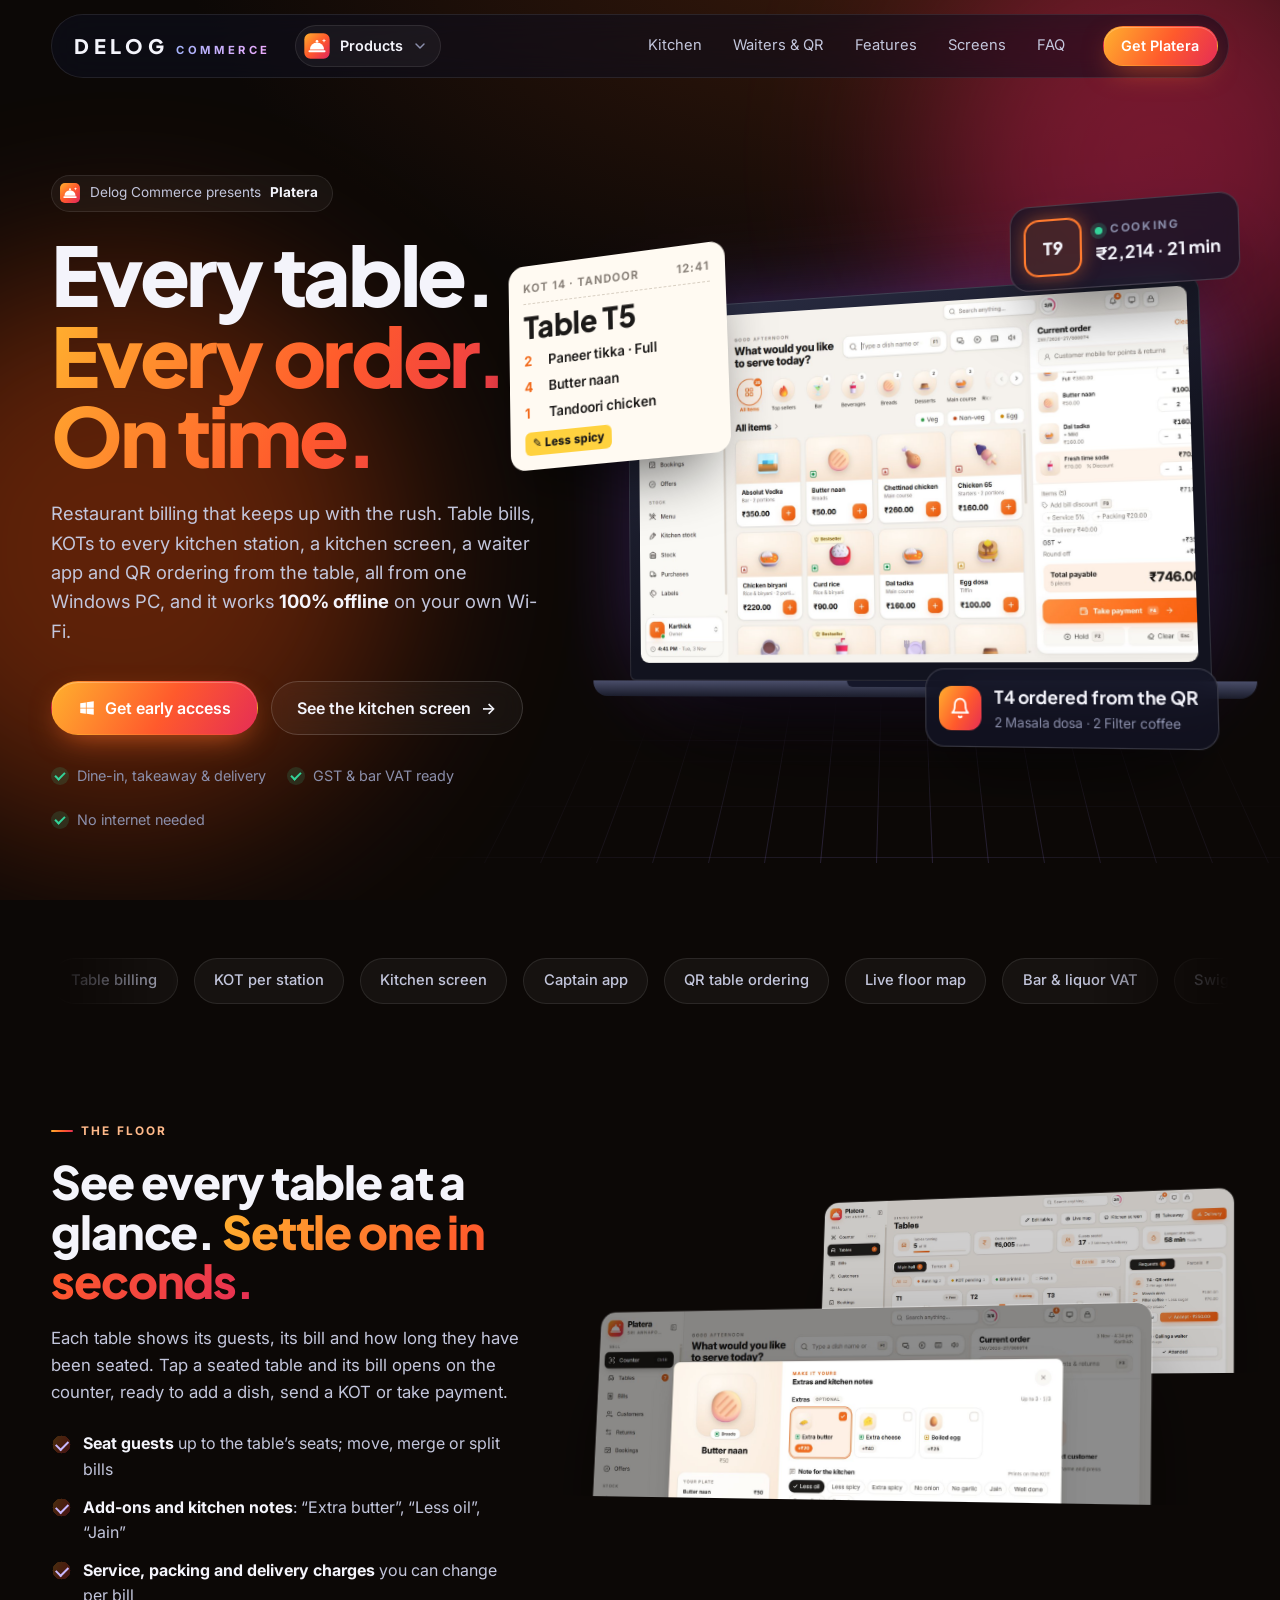
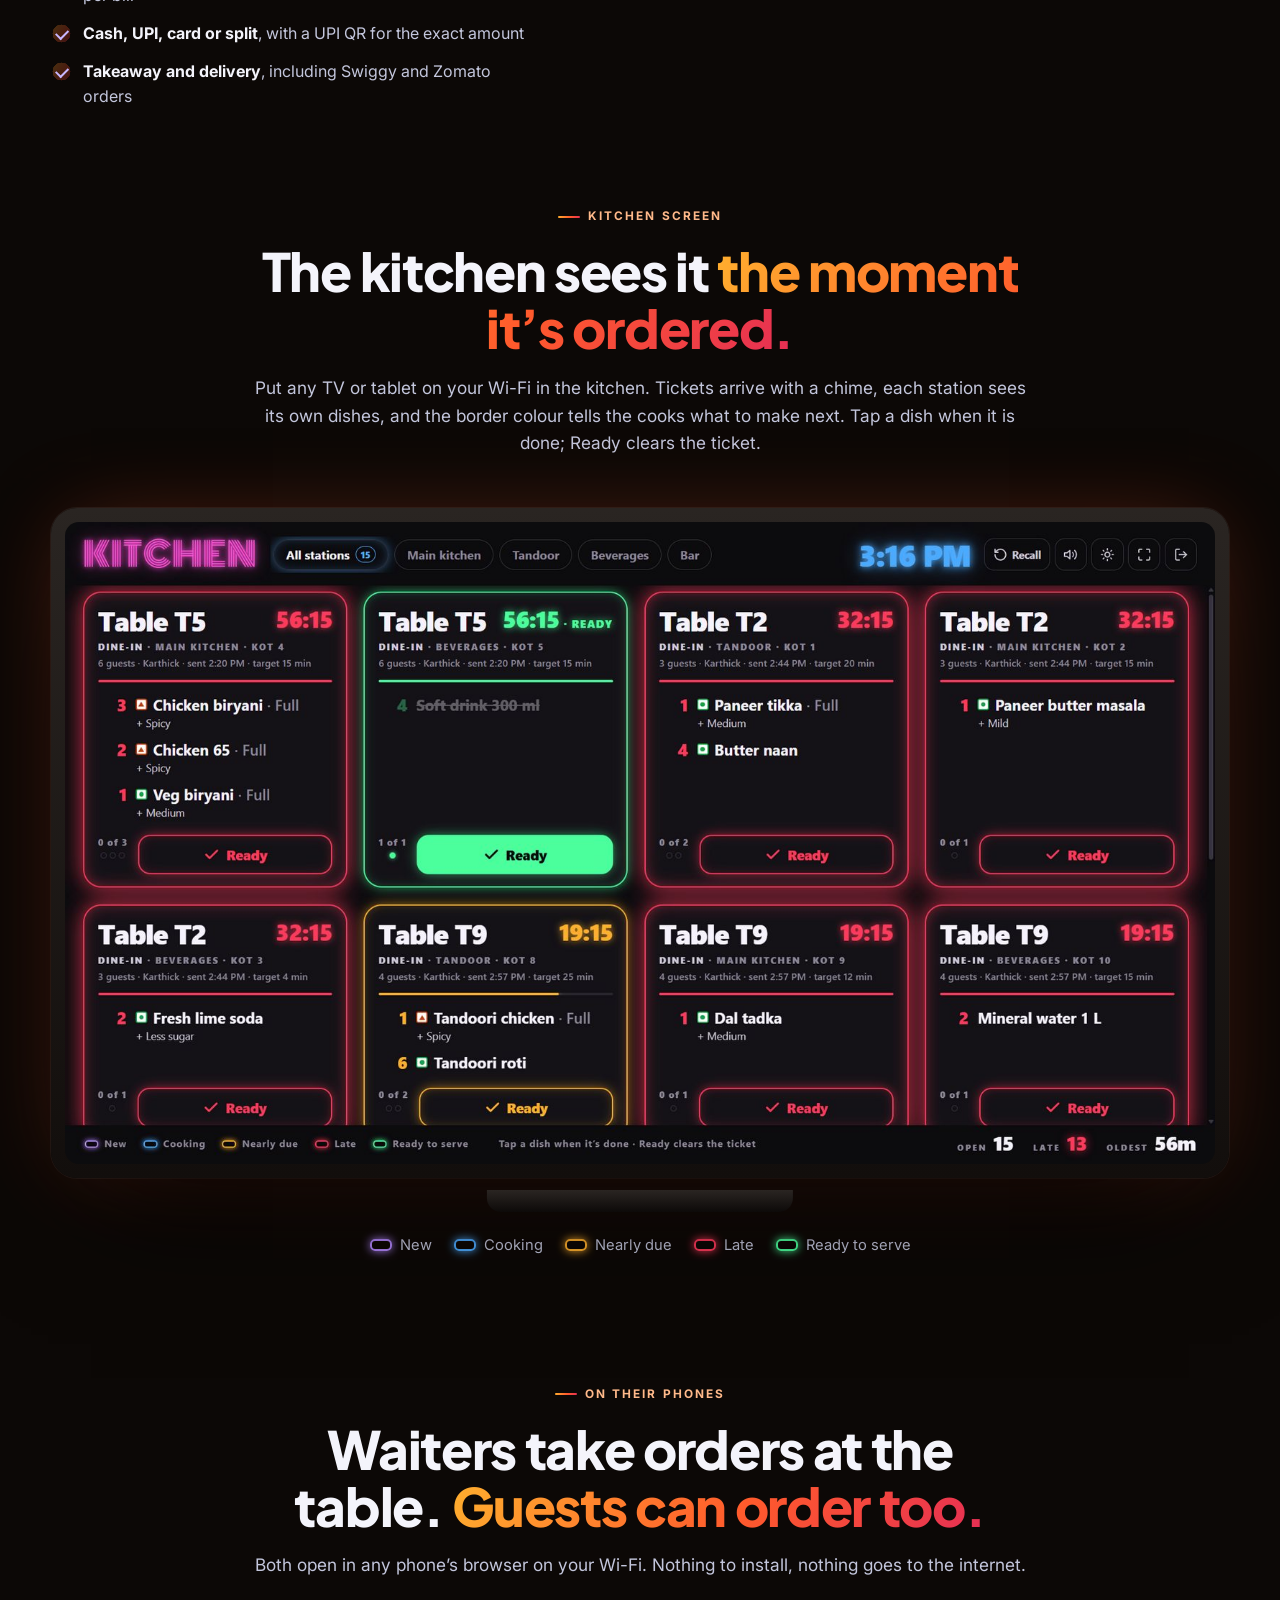
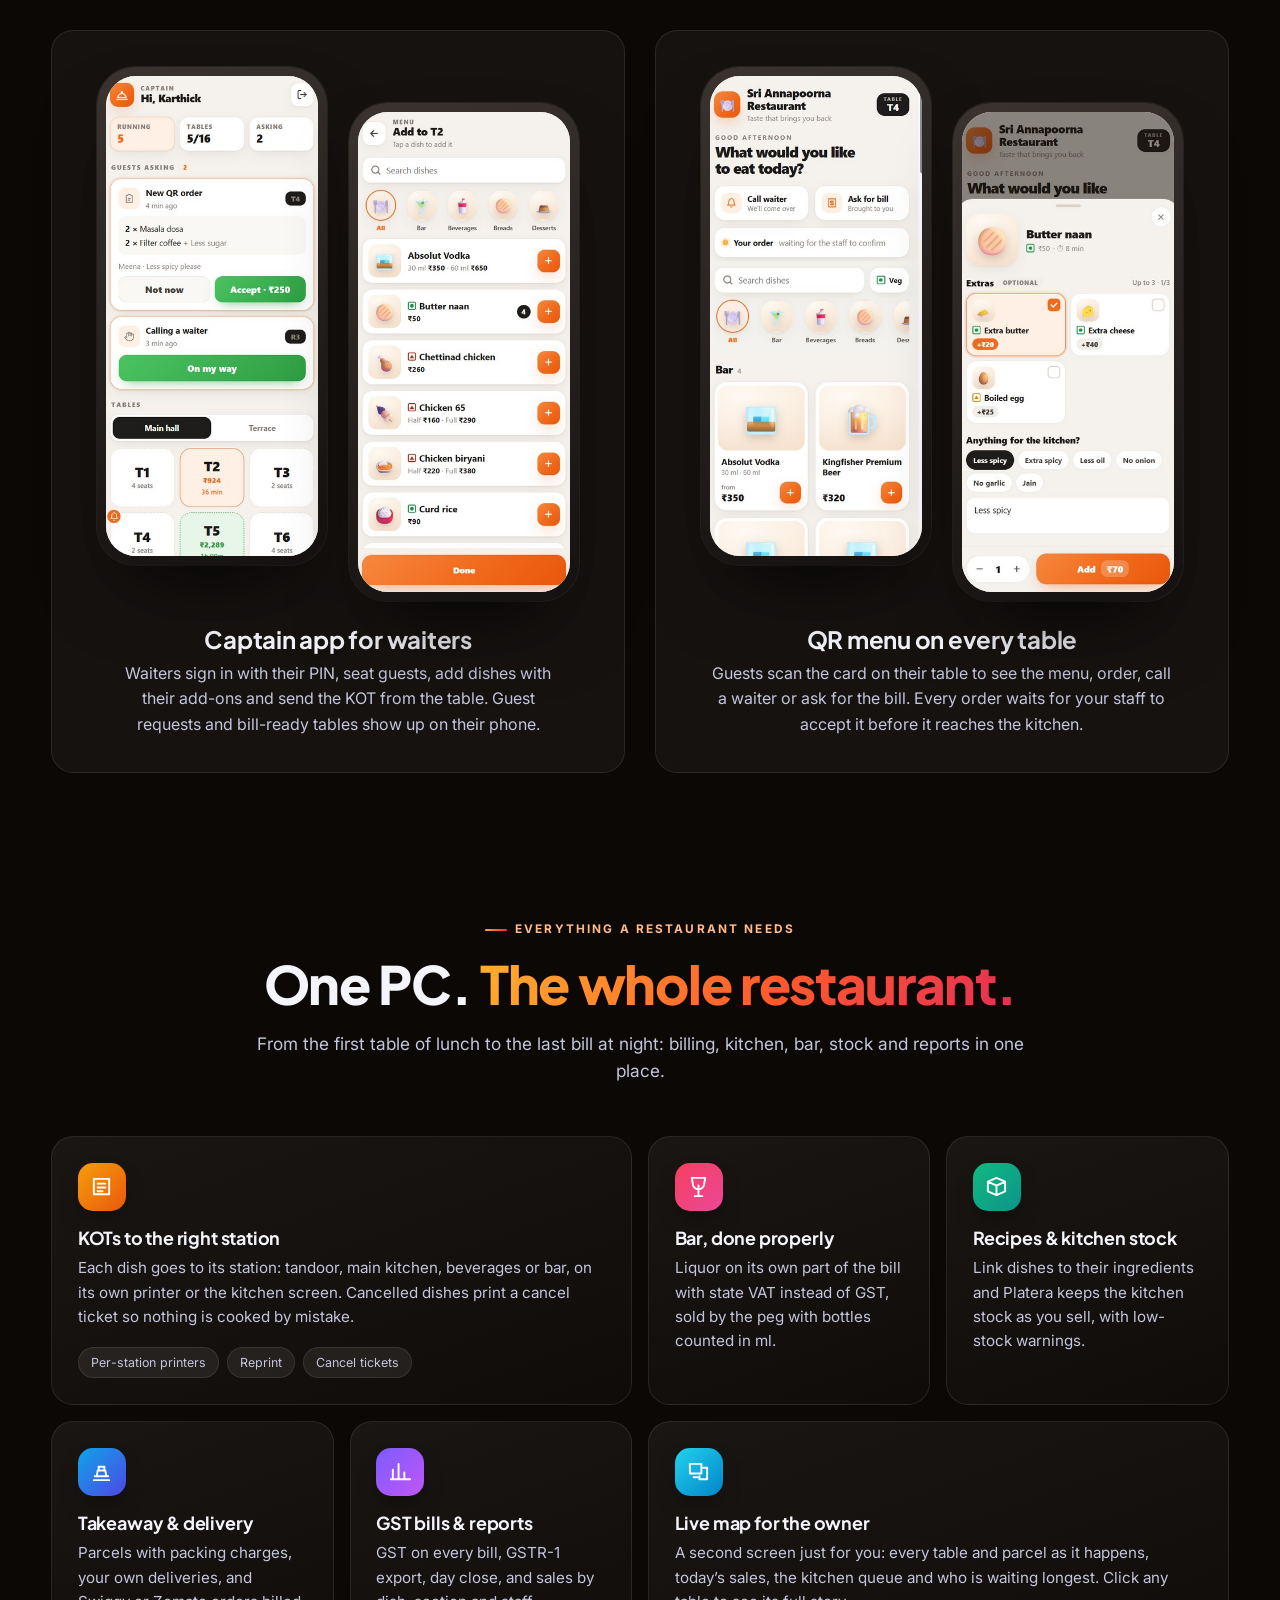
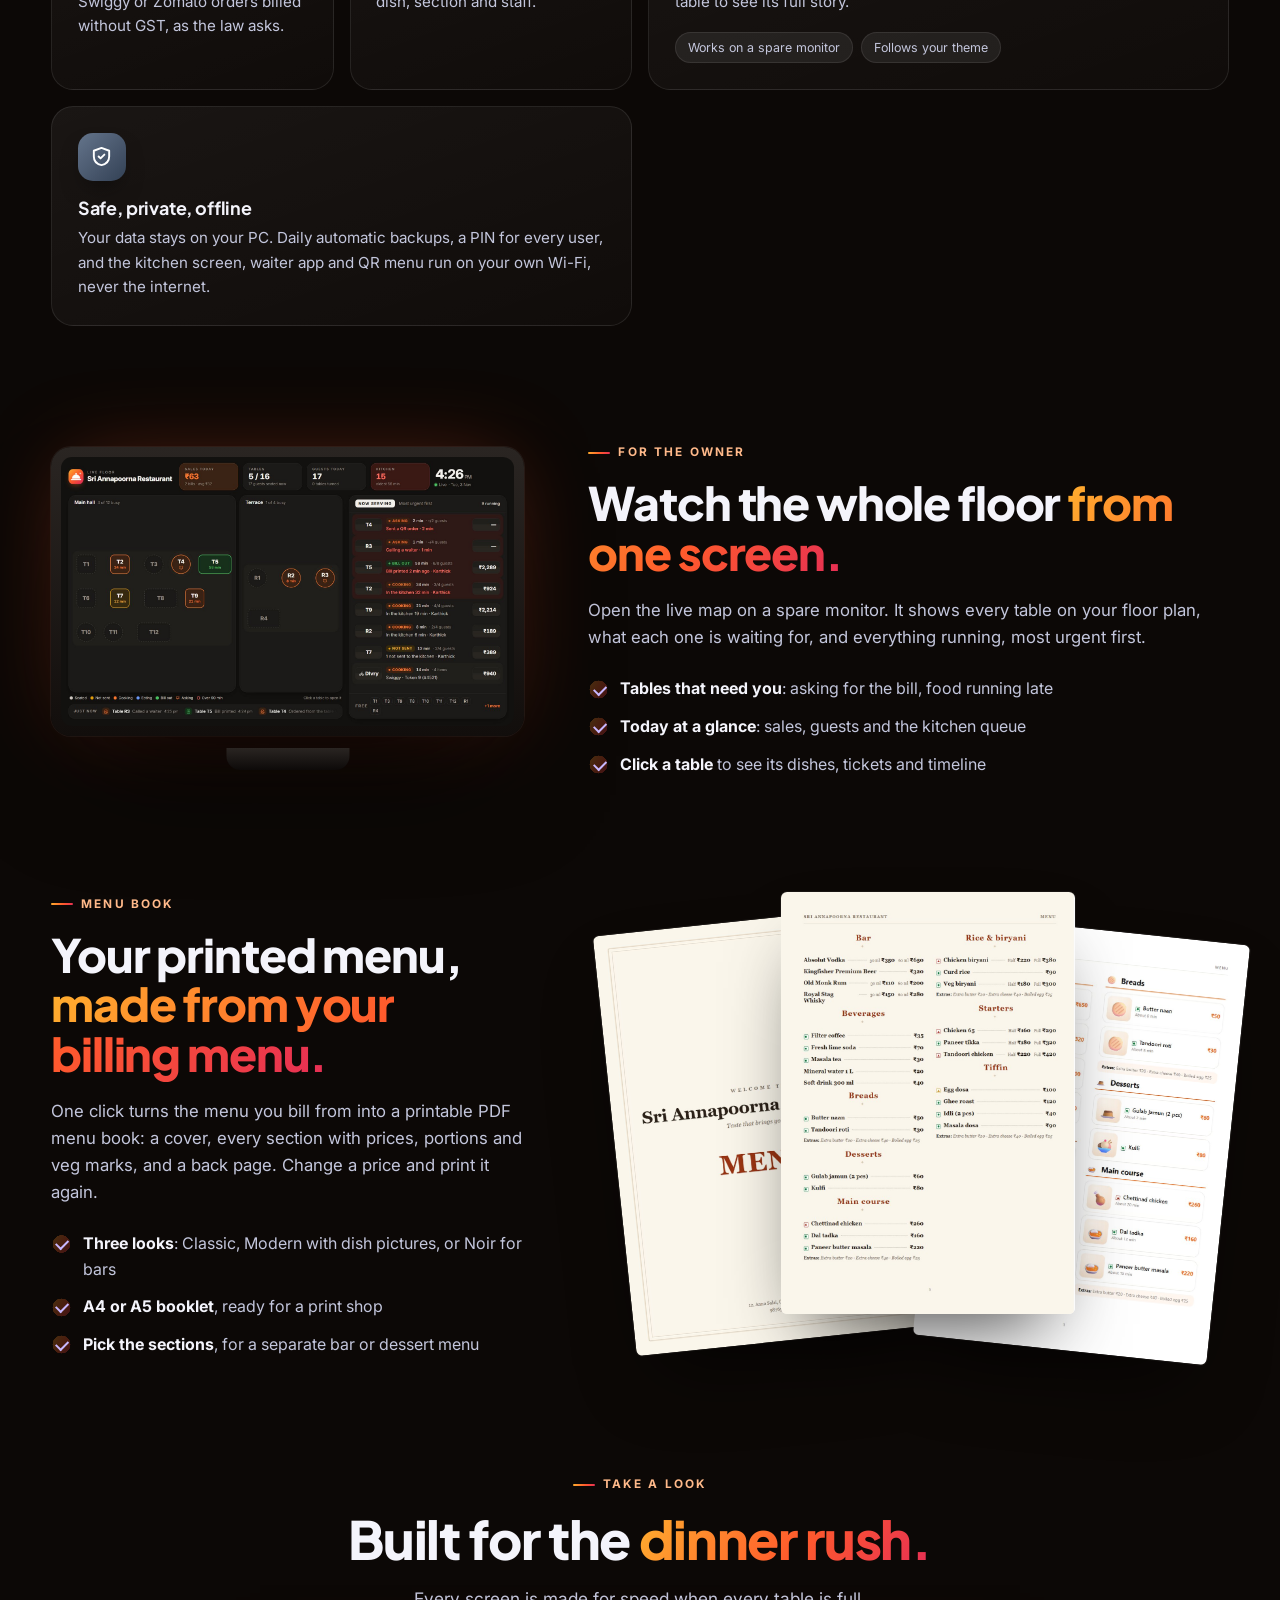
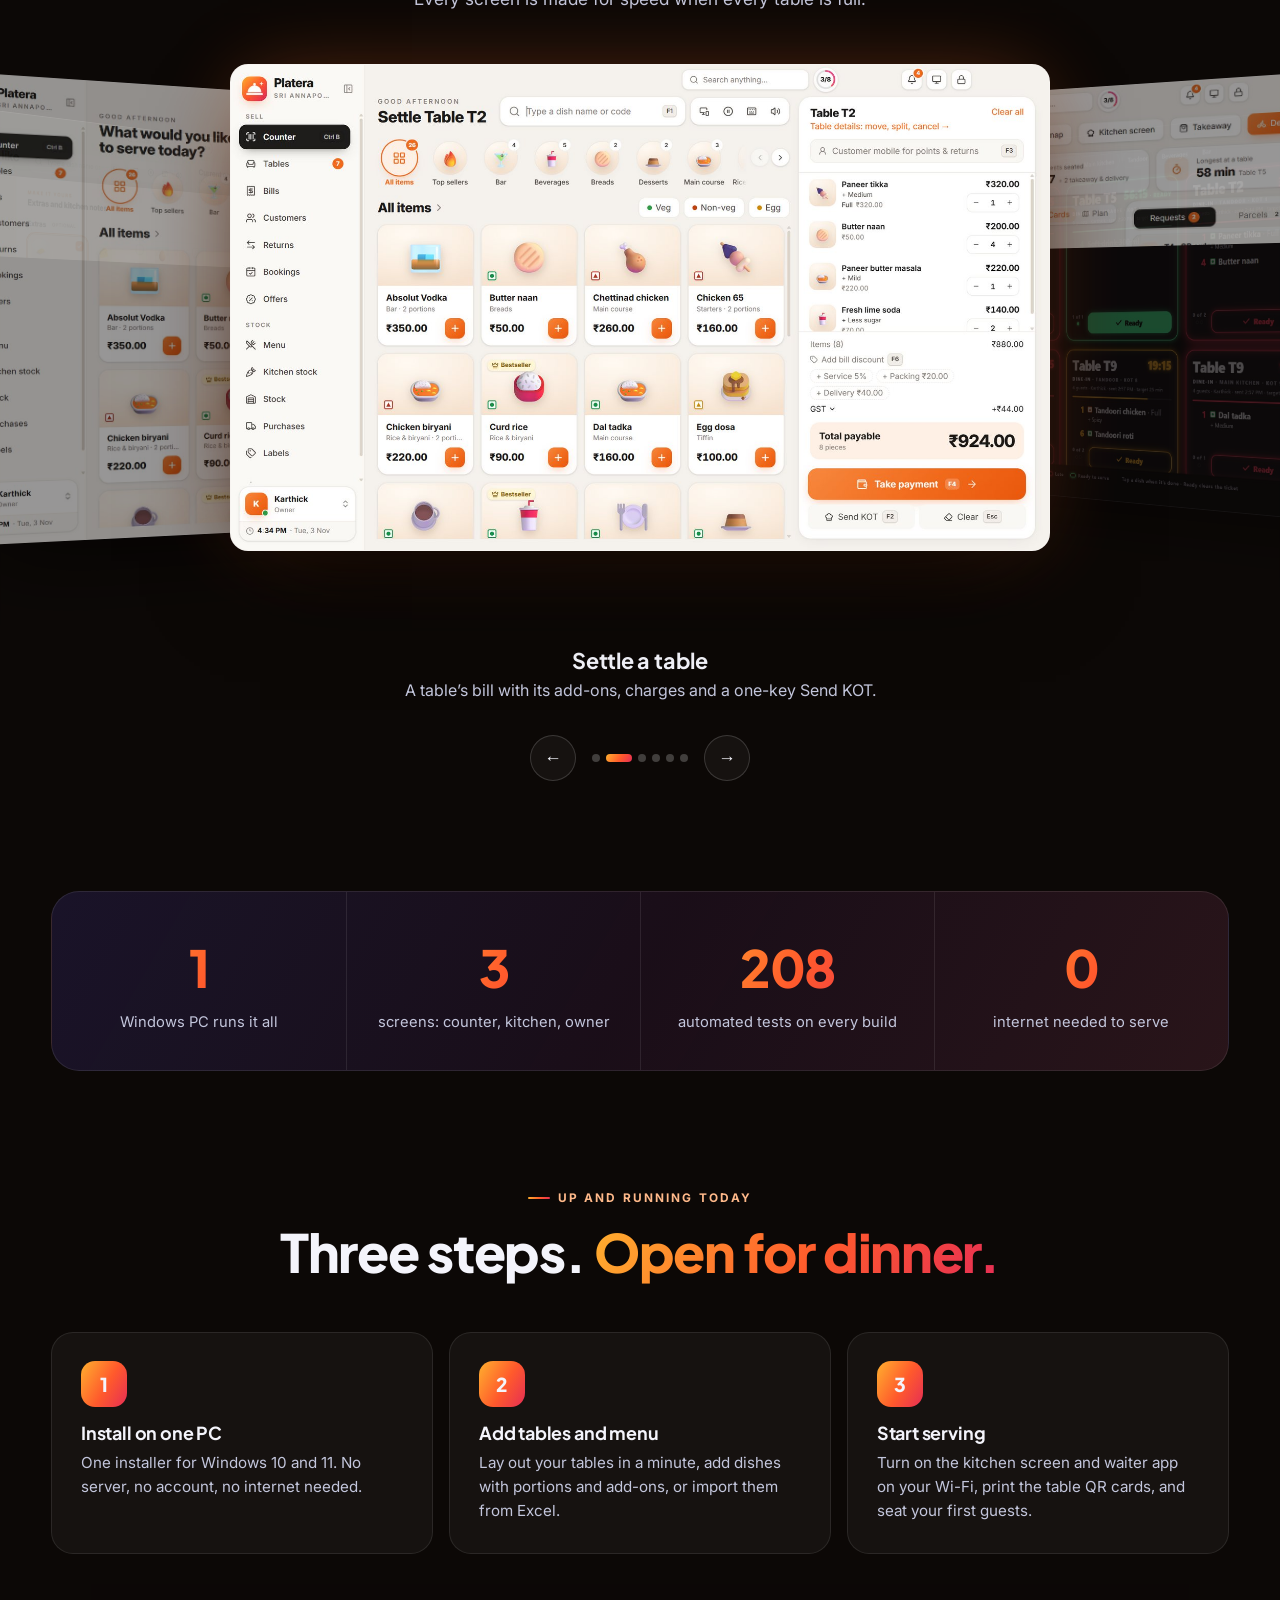
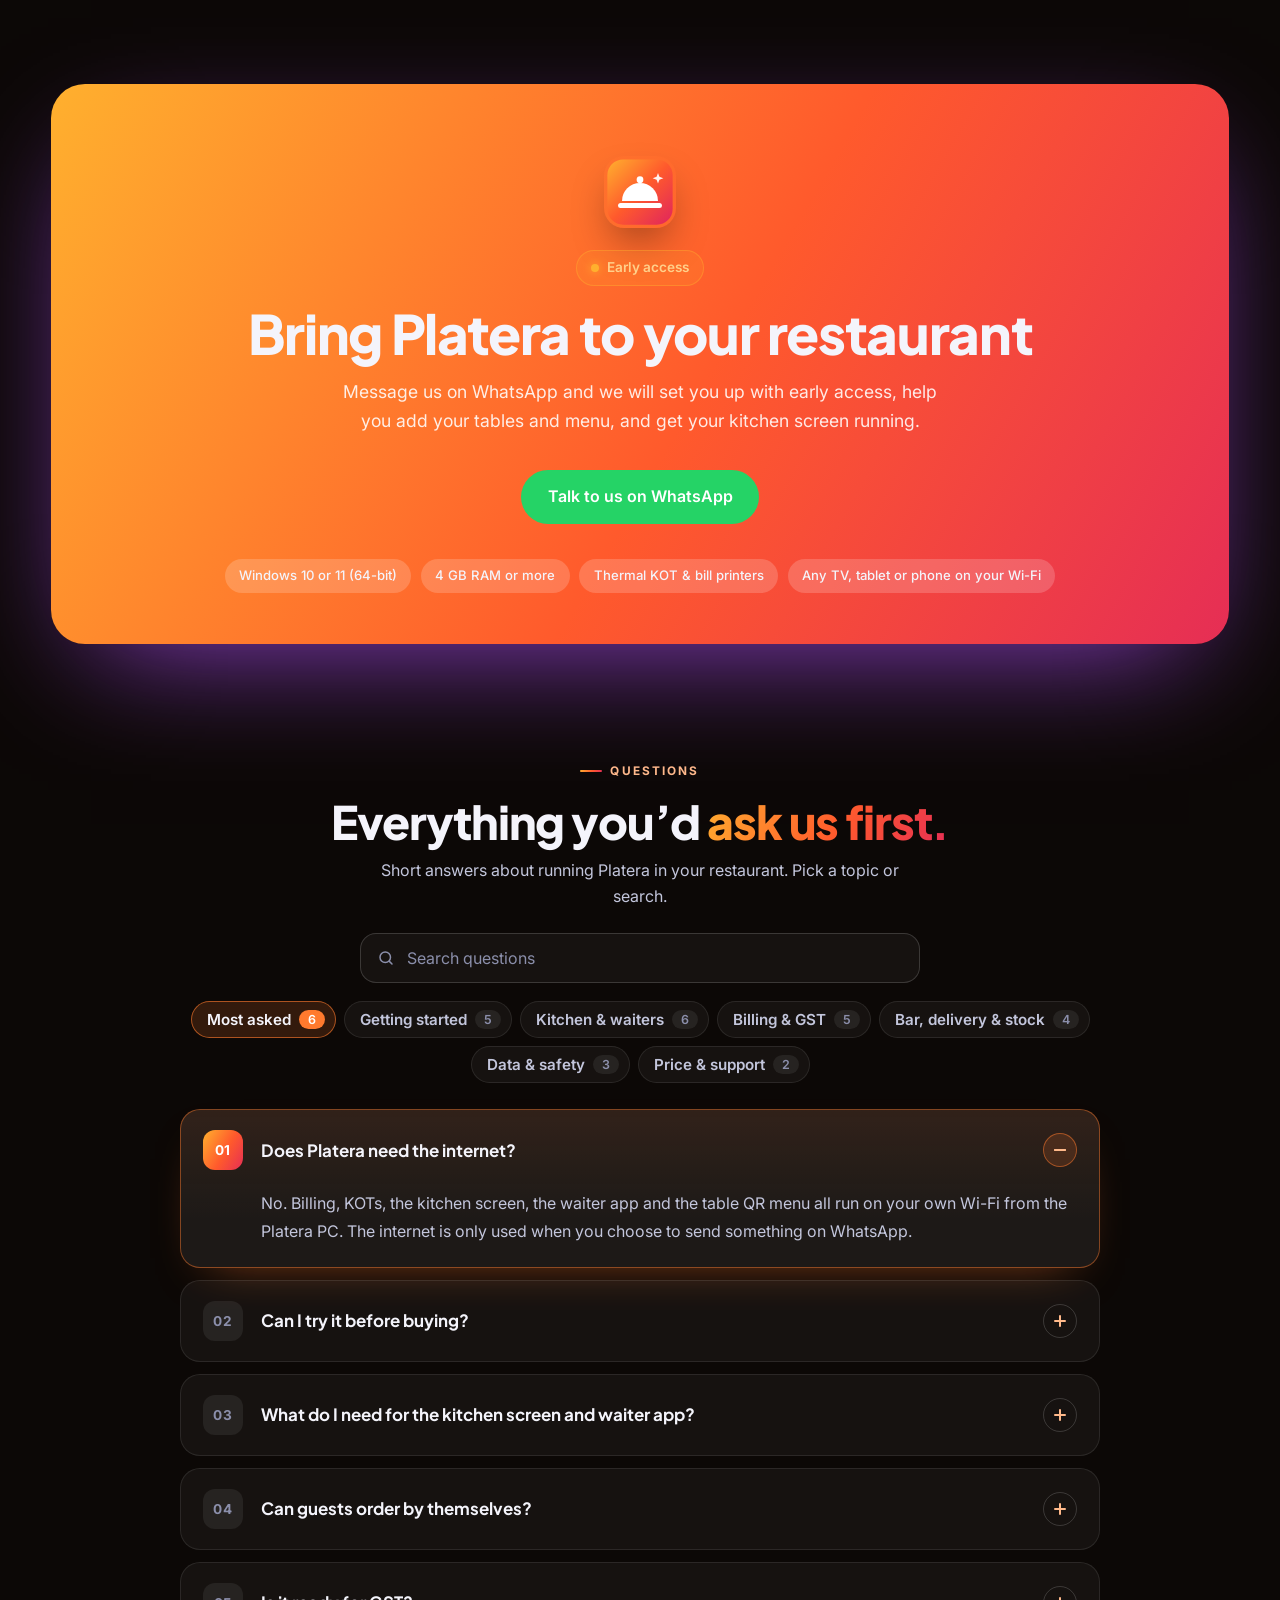
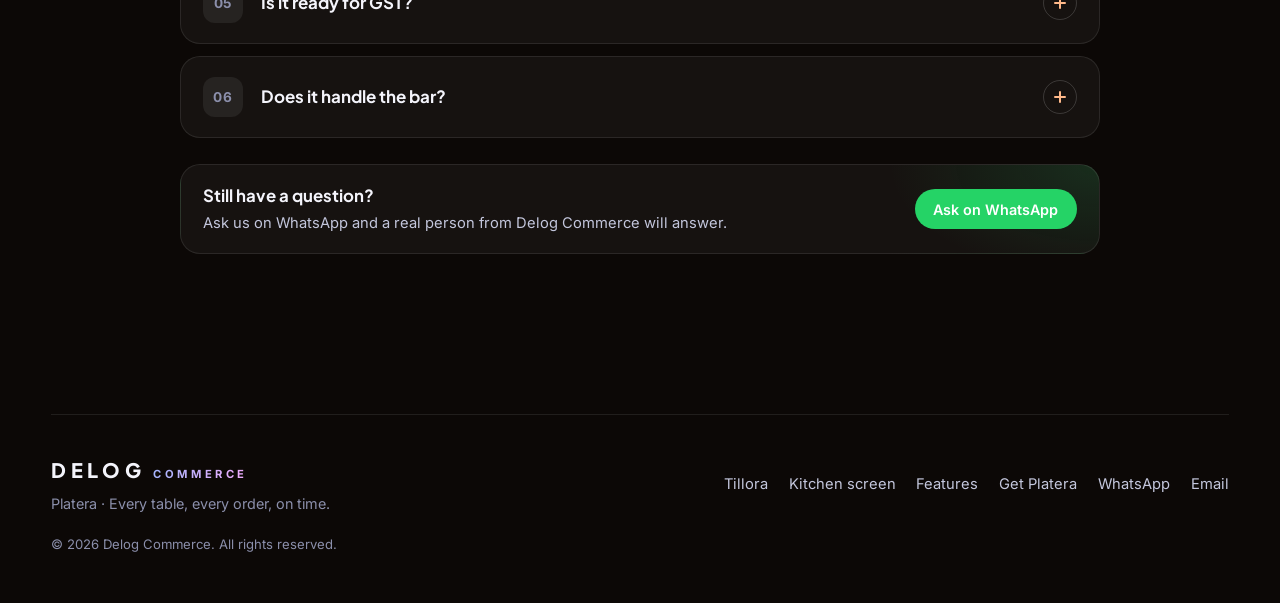
==== platera.html @ e613f393 "Add files via upload" ====
<!doctype html>
<html lang="en">
  <head>
    <meta charset="utf-8" />
    <meta name="viewport" content="width=device-width, initial-scale=1" />
    <title>Platera by Delog Commerce · Restaurant billing that keeps up with the rush</title>
    <meta name="description" content="Platera is a restaurant POS for Windows: table billing, KOTs to every kitchen station, a kitchen screen, a waiter app and QR ordering from the table. GST and bar VAT ready, and it works fully offline on your own Wi-Fi." />
    <meta property="og:title" content="Platera by Delog Commerce" />
    <meta property="og:description" content="Every table. Every order. On time. Restaurant billing, kitchen screen, waiter app and table QR ordering, all offline." />
    <meta property="og:image" content="assets/platera/counter-home.jpg" />
    <meta name="theme-color" content="#0c0806" />
    <link rel="icon" href="assets/platera-icon.svg" type="image/svg+xml" />
    <link rel="preconnect" href="https://fonts.googleapis.com" />
    <link rel="preconnect" href="https://fonts.gstatic.com" crossorigin />
    <link href="https://fonts.googleapis.com/css2?family=Inter:wght@400;500;600&family=Plus+Jakarta+Sans:wght@500;600;700;800&display=swap" rel="stylesheet" />
    <link rel="stylesheet" href="styles.css" />
    <link rel="stylesheet" href="platera.css" />
  </head>
  <body class="platera">
    <div class="aurora" aria-hidden="true"><span></span><span></span><span></span></div>

    <!-- ===== Navigation ===== -->
    <header class="nav" id="top">
      <a class="brand" href="index.html" aria-label="Delog Commerce home">
        <span class="brand-word">DELOG</span><span class="brand-div">Commerce</span>
      </a>
      <div class="pmenu" data-product="platera">
        <button class="pmenu-btn" type="button" aria-expanded="false" aria-haspopup="true" aria-controls="pmenu-panel"></button>
        <div class="pmenu-panel" id="pmenu-panel" hidden></div>
      </div>
      <nav class="nav-links" aria-label="Main">
        <a href="#kitchen">Kitchen</a>
        <a href="#phones">Waiters &amp; QR</a>
        <a href="#features">Features</a>
        <a href="#screens">Screens</a>
        <a href="#faq">FAQ</a>
      </nav>
      <a class="btn btn-primary btn-sm" href="#get">Get Platera</a>
      <button class="nav-menu" aria-label="Open menu" aria-expanded="false"><span></span><span></span></button>
    </header>

    <main>
      <!-- ===== Hero ===== -->
      <section class="hero" id="platera">
        <div class="hero-copy reveal">
          <div class="eyebrow"><img src="assets/platera-icon.svg" alt="" width="22" height="22" /> Delog Commerce presents <b>Platera</b></div>
          <h1>Every table. <span class="grad">Every order. On time.</span></h1>
          <p class="lead">Restaurant billing that keeps up with the rush. Table bills, KOTs to every kitchen station, a kitchen screen, a waiter app and QR ordering from the table, all from one Windows PC, and it works <b>100% offline</b> on your own Wi-Fi.</p>
          <div class="cta-row">
            <a class="btn btn-primary btn-lg" data-platera-download href="#get">
              <svg viewBox="0 0 24 24" aria-hidden="true"><path d="M3 5.5 10.5 4.5v7H3zM11.5 4.3 21 3v8.5h-9.5zM3 12.5h7.5v7L3 18.5zM11.5 12.5H21V21l-9.5-1.3z" fill="currentColor" /></svg>
              <span data-platera-label>Get early access</span>
            </a>
            <a class="btn btn-ghost btn-lg" href="#kitchen">See the kitchen screen <span aria-hidden="true">→</span></a>
          </div>
          <ul class="trust">
            <li><i></i>Dine-in, takeaway &amp; delivery</li>
            <li><i></i>GST &amp; bar VAT ready</li>
            <li><i></i>No internet needed</li>
          </ul>
        </div>

        <div class="stage reveal" data-tilt-stage>
          <div class="floor" aria-hidden="true"></div>
          <div class="scene">
            <div class="laptop">
              <div class="lid">
                <div class="bezel"><img src="assets/platera/counter-home.jpg" alt="Platera counter: dishes with food pictures, sections and a bill in progress" /></div>
              </div>
              <div class="base"><span></span></div>
            </div>

            <div class="float f-kot" aria-hidden="true">
              <div class="k-head"><span>KOT 14 · TANDOOR</span><span>12:41</span></div>
              <div class="k-table">Table T5</div>
              <div class="k-item"><b>2</b> Paneer tikka · Full</div>
              <div class="k-item"><b>4</b> Butter naan</div>
              <div class="k-item"><b>1</b> Tandoori chicken</div>
              <span class="k-note">✎ Less spicy</span>
            </div>

            <div class="float f-table" aria-hidden="true">
              <span class="t-top">T9</span>
              <div><div class="f-label"><i class="dot"></i>COOKING</div><div class="f-mid">₹2,214 · 21 min</div></div>
            </div>

            <div class="float f-qr-order" aria-hidden="true">
              <span class="bell"><svg viewBox="0 0 24 24" fill="none" stroke="currentColor" stroke-width="2" stroke-linecap="round" stroke-linejoin="round"><path d="M6 8a6 6 0 0 1 12 0c0 7 3 9 3 9H3s3-2 3-9" /><path d="M10.3 21a1.94 1.94 0 0 0 3.4 0" /></svg></span>
              <div><div class="f-mid">T4 ordered from the QR</div><div class="f-small">2 Masala dosa · 2 Filter coffee</div></div>
            </div>
          </div>
        </div>
      </section>

      <!-- ===== Marquee ===== -->
      <div class="marquee" aria-hidden="true">
        <div class="marquee-track">
          <span>Table billing</span><span>KOT per station</span><span>Kitchen screen</span><span>Captain app</span><span>QR table ordering</span><span>Live floor map</span><span>Bar &amp; liquor VAT</span><span>Swiggy &amp; Zomato orders</span><span>Menu book PDF</span><span>Works offline</span>
          <span>Table billing</span><span>KOT per station</span><span>Kitchen screen</span><span>Captain app</span><span>QR table ordering</span><span>Live floor map</span><span>Bar &amp; liquor VAT</span><span>Swiggy &amp; Zomato orders</span><span>Menu book PDF</span><span>Works offline</span>
        </div>
      </div>

      <!-- ===== Tables & counter ===== -->
      <section class="split" id="tables">
        <div class="split-copy reveal">
          <div class="kicker">The floor</div>
          <h2>See every table at a glance. <span class="grad">Settle one in seconds.</span></h2>
          <p>Each table shows its guests, its bill and how long they have been seated. Tap a seated table and its bill opens on the counter, ready to add a dish, send a KOT or take payment.</p>
          <ul class="ticks">
            <li><b>Seat guests</b> up to the table’s seats; move, merge or split bills</li>
            <li><b>Add-ons and kitchen notes</b>: “Extra butter”, “Less oil”, “Jain”</li>
            <li><b>Service, packing and delivery charges</b> you can change per bill</li>
            <li><b>Cash, UPI, card or split</b>, with a UPI QR for the exact amount</li>
            <li><b>Takeaway and delivery</b>, including Swiggy and Zomato orders</li>
          </ul>
        </div>
        <div class="stack reveal" data-tilt>
          <img class="stack-back" src="assets/platera/tables.jpg" alt="Tables page with each table drawn as a table top, its bill and minutes seated, and guest requests on the side" loading="lazy" />
          <img class="stack-front" src="assets/platera/addons.jpg" alt="Add-ons window for Butter naan with extra butter picked and a Less oil note" loading="lazy" />
        </div>
      </section>

      <!-- ===== Kitchen screen ===== -->
      <section class="showcase" id="kitchen">
        <div class="section-head reveal">
          <div class="kicker">Kitchen screen</div>
          <h2>The kitchen sees it <span class="grad">the moment it’s ordered.</span></h2>
          <p>Put any TV or tablet on your Wi-Fi in the kitchen. Tickets arrive with a chime, each station sees its own dishes, and the border colour tells the cooks what to make next. Tap a dish when it is done; Ready clears the ticket.</p>
        </div>
        <div class="tv reveal"><img src="assets/platera/kitchen.jpg" alt="Kitchen screen: tickets for each table with glowing borders by urgency, timers and Ready buttons" loading="lazy" /></div>
        <div class="legend reveal">
          <span><i style="--c: #b388ff"></i>New</span>
          <span><i style="--c: #4dabff"></i>Cooking</span>
          <span><i style="--c: #ffb02e"></i>Nearly due</span>
          <span><i style="--c: #ff3b5c"></i>Late</span>
          <span><i style="--c: #4cff9d"></i>Ready to serve</span>
        </div>
      </section>

      <!-- ===== Phones ===== -->
      <section class="phones-wrap" id="phones">
        <div class="section-head reveal">
          <div class="kicker">On their phones</div>
          <h2>Waiters take orders at the table. <span class="grad">Guests can order too.</span></h2>
          <p>Both open in any phone’s browser on your Wi-Fi. Nothing to install, nothing goes to the internet.</p>
        </div>
        <div class="phones">
          <article class="phone-card reveal">
            <div class="phone-pair">
              <div class="phone"><div class="screen"><img src="assets/platera/captain-tables.jpg" alt="Captain app: tables, guest requests and running bills" loading="lazy" /></div></div>
              <div class="phone"><div class="screen"><img src="assets/platera/captain-menu.jpg" alt="Captain app menu with dishes and sections" loading="lazy" /></div></div>
            </div>
            <div>
              <h3>Captain app for waiters</h3>
              <p>Waiters sign in with their PIN, seat guests, add dishes with their add-ons and send the KOT from the table. Guest requests and bill-ready tables show up on their phone.</p>
            </div>
          </article>
          <article class="phone-card reveal">
            <div class="phone-pair">
              <div class="phone"><div class="screen"><img src="assets/platera/guest-menu.jpg" alt="Table QR menu: the restaurant's menu with sections, dish pictures and prices" loading="lazy" /></div></div>
              <div class="phone"><div class="screen"><img src="assets/platera/guest-dish.jpg" alt="Guest adding Butter naan with extra butter and a Less spicy note" loading="lazy" /></div></div>
            </div>
            <div>
              <h3>QR menu on every table</h3>
              <p>Guests scan the card on their table to see the menu, order, call a waiter or ask for the bill. Every order waits for your staff to accept it before it reaches the kitchen.</p>
            </div>
          </article>
        </div>
      </section>

      <!-- ===== Features bento ===== -->
      <section class="features" id="features">
        <div class="section-head reveal">
          <div class="kicker">Everything a restaurant needs</div>
          <h2>One PC. <span class="grad">The whole restaurant.</span></h2>
          <p>From the first table of lunch to the last bill at night: billing, kitchen, bar, stock and reports in one place.</p>
        </div>
        <div class="bento">
          <article class="card c-wide reveal" data-tilt>
            <div class="ico i-amber"><svg viewBox="0 0 24 24"><path d="M4 4h16v16H4z M8 9h8 M8 13h8 M8 17h5" /></svg></div>
            <h3>KOTs to the right station</h3>
            <p>Each dish goes to its station: tandoor, main kitchen, beverages or bar, on its own printer or the kitchen screen. Cancelled dishes print a cancel ticket so nothing is cooked by mistake.</p>
            <div class="chips"><span>Per-station printers</span><span>Reprint</span><span>Cancel tickets</span></div>
          </article>
          <article class="card reveal" data-tilt>
            <div class="ico i-pink"><svg viewBox="0 0 24 24"><path d="M8 22h8 M12 11v11 M5 3h14l-1 6a6 6 0 0 1-12 0z" /></svg></div>
            <h3>Bar, done properly</h3>
            <p>Liquor on its own part of the bill with state VAT instead of GST, sold by the peg with bottles counted in ml.</p>
          </article>
          <article class="card reveal" data-tilt>
            <div class="ico i-green"><svg viewBox="0 0 24 24"><path d="M3 7l9-4 9 4-9 4zM3 7v10l9 4 9-4V7M12 11v10" /></svg></div>
            <h3>Recipes &amp; kitchen stock</h3>
            <p>Link dishes to their ingredients and Platera keeps the kitchen stock as you sell, with low-stock warnings.</p>
          </article>
          <article class="card reveal" data-tilt>
            <div class="ico i-blue"><svg viewBox="0 0 24 24"><path d="M5 17h14 M7 17l1-6h8l1 6 M9 11V7h6v4 M4 21h16" /></svg></div>
            <h3>Takeaway &amp; delivery</h3>
            <p>Parcels with packing charges, your own deliveries, and Swiggy or Zomato orders billed without GST, as the law asks.</p>
          </article>
          <article class="card reveal" data-tilt>
            <div class="ico i-violet"><svg viewBox="0 0 24 24"><path d="M4 20V10M10 20V4M16 20v-7M22 20H2" /></svg></div>
            <h3>GST bills &amp; reports</h3>
            <p>GST on every bill, GSTR-1 export, day close, and sales by dish, section and staff.</p>
          </article>
          <article class="card c-wide reveal" data-tilt>
            <div class="ico i-cyan"><svg viewBox="0 0 24 24"><path d="M3 4h12v10H3zM17 8h4v12h-8v-3M7 18h4" /></svg></div>
            <h3>Live map for the owner</h3>
            <p>A second screen just for you: every table and parcel as it happens, today’s sales, the kitchen queue and who is waiting longest. Click any table to see its full story.</p>
            <div class="chips"><span>Works on a spare monitor</span><span>Follows your theme</span></div>
          </article>
          <article class="card c-wide reveal" data-tilt>
            <div class="ico i-slate"><svg viewBox="0 0 24 24"><path d="M12 3l8 3v6c0 5-3.5 8-8 9-4.5-1-8-4-8-9V6z M9 12l2 2 4-4" /></svg></div>
            <h3>Safe, private, offline</h3>
            <p>Your data stays on your PC. Daily automatic backups, a PIN for every user, and the kitchen screen, waiter app and QR menu run on your own Wi-Fi, never the internet.</p>
          </article>
        </div>
      </section>

      <!-- ===== Live map ===== -->
      <section class="split" id="live">
        <div class="tv tv-side reveal"><img src="assets/platera/live-map.jpg" alt="Owner's live map: tables on the floor plan beside a list of everything running, most urgent first" loading="lazy" /></div>
        <div class="split-copy reveal">
          <div class="kicker">For the owner</div>
          <h2>Watch the whole floor <span class="grad">from one screen.</span></h2>
          <p>Open the live map on a spare monitor. It shows every table on your floor plan, what each one is waiting for, and everything running, most urgent first.</p>
          <ul class="ticks">
            <li><b>Tables that need you</b>: asking for the bill, food running late</li>
            <li><b>Today at a glance</b>: sales, guests and the kitchen queue</li>
            <li><b>Click a table</b> to see its dishes, tickets and timeline</li>
          </ul>
        </div>
      </section>

      <!-- ===== Menu book ===== -->
      <section class="split" id="menu-book">
        <div class="split-copy reveal">
          <div class="kicker">Menu book</div>
          <h2>Your printed menu, <span class="grad">made from your billing menu.</span></h2>
          <p>One click turns the menu you bill from into a printable PDF menu book: a cover, every section with prices, portions and veg marks, and a back page. Change a price and print it again.</p>
          <ul class="ticks">
            <li><b>Three looks</b>: Classic, Modern with dish pictures, or Noir for bars</li>
            <li><b>A4 or A5 booklet</b>, ready for a print shop</li>
            <li><b>Pick the sections</b>, for a separate bar or dessert menu</li>
          </ul>
        </div>
        <div class="book reveal">
          <img src="assets/platera/menu-book-cover.jpg" alt="Menu book cover" loading="lazy" />
          <img src="assets/platera/menu-book-classic.jpg" alt="Menu book page in the Classic look" loading="lazy" />
          <img src="assets/platera/menu-book-modern.jpg" alt="Menu book page in the Modern look with dish pictures" loading="lazy" />
        </div>
      </section>

      <!-- ===== Screens carousel ===== -->
      <section class="screens" id="screens">
        <div class="section-head reveal">
          <div class="kicker">Take a look</div>
          <h2>Built for the <span class="grad">dinner rush.</span></h2>
          <p>Every screen is made for speed when every table is full.</p>
        </div>
        <div class="coverflow reveal" tabindex="0" aria-roledescription="carousel" aria-label="Platera screenshots">
          <figure data-title="The counter" data-text="Dishes with pictures and veg marks, sections in a row, the bill on the right."><img src="assets/platera/counter-home.jpg" alt="Counter" loading="lazy" /></figure>
          <figure data-title="Settle a table" data-text="A table’s bill with its add-ons, charges and a one-key Send KOT."><img src="assets/platera/counter.jpg" alt="Counter settling a table" loading="lazy" /></figure>
          <figure data-title="Tables" data-text="Every table, its bill and its time, with guest requests on the side."><img src="assets/platera/tables.jpg" alt="Tables" loading="lazy" /></figure>
          <figure class="dark" data-title="Kitchen screen" data-text="Tickets by urgency, a chime for new ones, Ready in one tap."><img src="assets/platera/kitchen.jpg" alt="Kitchen screen" loading="lazy" /></figure>
          <figure data-title="Live map" data-text="The whole floor on the owner’s screen, most urgent first."><img src="assets/platera/live-map.jpg" alt="Live map" loading="lazy" /></figure>
          <figure data-title="Add-ons and notes" data-text="Extras with their prices and quick kitchen notes."><img src="assets/platera/addons.jpg" alt="Add-ons window" loading="lazy" /></figure>
        </div>
        <div class="cf-caption" aria-live="polite"><h3></h3><p></p></div>
        <div class="cf-controls">
          <button class="cf-btn" data-cf="-1" aria-label="Previous screenshot">←</button>
          <div class="cf-dots"></div>
          <button class="cf-btn" data-cf="1" aria-label="Next screenshot">→</button>
        </div>
      </section>

      <!-- ===== Numbers ===== -->
      <section class="numbers reveal">
        <div class="num"><b data-count="1">1</b><span>Windows PC runs it all</span></div>
        <div class="num"><b data-count="3">3</b><span>screens: counter, kitchen, owner</span></div>
        <div class="num"><b data-count="209">209</b><span>automated tests on every build</span></div>
        <div class="num"><b data-count="0">0</b><span>internet needed to serve</span></div>
      </section>

      <!-- ===== Steps ===== -->
      <section class="steps-wrap">
        <div class="section-head reveal">
          <div class="kicker">Up and running today</div>
          <h2>Three steps. <span class="grad">Open for dinner.</span></h2>
        </div>
        <div class="steps">
          <div class="step reveal" data-tilt><span class="step-n">1</span><h3>Install on one PC</h3><p>One installer for Windows 10 and 11. No server, no account, no internet needed.</p></div>
          <div class="step reveal" data-tilt><span class="step-n">2</span><h3>Add tables and menu</h3><p>Lay out your tables in a minute, add dishes with portions and add-ons, or import them from Excel.</p></div>
          <div class="step reveal" data-tilt><span class="step-n">3</span><h3>Start serving</h3><p>Turn on the kitchen screen and waiter app on your Wi-Fi, print the table QR cards, and seat your first guests.</p></div>
        </div>
      </section>

      <!-- ===== Get Platera ===== -->
      <section class="cta reveal" id="get">
        <div class="cta-card">
          <div class="cta-glow" aria-hidden="true"></div>
          <img src="assets/platera-icon.svg" alt="" width="72" height="72" class="cta-icon" />
          <div class="soon" data-platera-soon>Early access</div>
          <h2 data-platera-heading>Bring Platera to your restaurant</h2>
          <p>Message us on WhatsApp and we will set you up with early access, help you add your tables and menu, and get your kitchen screen running.</p>
          <div class="cta-row center">
            <a class="btn btn-white btn-lg" data-platera-download data-platera-only href="#">Download for Windows</a>
            <a class="btn btn-wa btn-lg" data-whatsapp="platera" href="#">Talk to us on WhatsApp</a>
          </div>
          <div class="reqs">
            <span>Windows 10 or 11 (64-bit)</span><span>4 GB RAM or more</span><span>Thermal KOT &amp; bill printers</span><span>Any TV, tablet or phone on your Wi-Fi</span>
          </div>
        </div>
      </section>

      <!-- ===== FAQ ===== -->
      <section class="faq2" id="faq">
        <div class="faq-side reveal">
          <div class="kicker">Questions</div>
          <h2>Everything you’d <span class="grad">ask us first.</span></h2>
          <p>Short answers about running Platera in your restaurant. Pick a topic or search.</p>
          <label class="faq-search">
            <svg viewBox="0 0 24 24" aria-hidden="true"><circle cx="11" cy="11" r="7" /><path d="m20 20-3.5-3.5" /></svg>
            <input type="search" placeholder="Search questions" data-faq-search aria-label="Search questions" />
          </label>
          <div class="faq-topics" role="tablist" aria-label="Topics">
            <button type="button" class="on" data-topic="popular" role="tab" aria-selected="true">Most asked<span data-topic-count="popular"></span></button>
            <button type="button" class="" data-topic="start" role="tab" aria-selected="false">Getting started<span data-topic-count="start"></span></button>
            <button type="button" class="" data-topic="kitchen" role="tab" aria-selected="false">Kitchen &amp; waiters<span data-topic-count="kitchen"></span></button>
            <button type="button" class="" data-topic="billing" role="tab" aria-selected="false">Billing &amp; GST<span data-topic-count="billing"></span></button>
            <button type="button" class="" data-topic="bar" role="tab" aria-selected="false">Bar, delivery &amp; stock<span data-topic-count="bar"></span></button>
            <button type="button" class="" data-topic="data" role="tab" aria-selected="false">Data &amp; safety<span data-topic-count="data"></span></button>
            <button type="button" class="" data-topic="plans" role="tab" aria-selected="false">Price &amp; support<span data-topic-count="plans"></span></button>
          </div>
        </div>
        <div class="faq-items">
          <details class="qa" data-popular data-topic="start"><summary><span class="qn"></span><span class="qt">Does Platera need the internet?</span><span class="qi" aria-hidden="true"></span></summary><div class="qa-a"><p>No. Billing, KOTs, the kitchen screen, the waiter app and the table QR menu all run on your own Wi-Fi from the Platera PC. The internet is only used when you choose to send something on WhatsApp.</p></div></details>
          <details class="qa" data-topic="start"><summary><span class="qn"></span><span class="qt">What computer do I need?</span><span class="qi" aria-hidden="true"></span></summary><div class="qa-a"><p>One Windows 10 or 11 PC (64-bit) with 4 GB of RAM or more runs everything. Kitchen screens, waiters’ phones and guests’ phones simply open Platera in their browser over your Wi-Fi.</p></div></details>
          <details class="qa" data-topic="start"><summary><span class="qn"></span><span class="qt">How long does setup take?</span><span class="qi" aria-hidden="true"></span></summary><div class="qa-a"><p>Most restaurants are billing the same day. Lay out your tables (Platera can make the first floor for you), add your dishes with their portions and add-ons, and set your printers.</p></div></details>
          <details class="qa" data-topic="start"><summary><span class="qn"></span><span class="qt">Can I bring my menu from Excel?</span><span class="qi" aria-hidden="true"></span></summary><div class="qa-a"><p>Yes. Download the ready template from the Menu page, fill in your dishes and prices, and import it. Sections, portions and GST come in with it.</p></div></details>
          <details class="qa" data-popular data-topic="start"><summary><span class="qn"></span><span class="qt">Can I try it before buying?</span><span class="qi" aria-hidden="true"></span></summary><div class="qa-a"><p>Yes. Every new install starts with a 14-day free trial with every feature switched on, and nothing you add during the trial is lost when you buy.</p></div></details>
          <details class="qa" data-popular data-topic="kitchen"><summary><span class="qn"></span><span class="qt">What do I need for the kitchen screen and waiter app?</span><span class="qi" aria-hidden="true"></span></summary><div class="qa-a"><p>Any TV, tablet or phone with a browser on the same Wi-Fi as the Platera PC. Turn on the shop network in Settings, open the link it shows, and sign in with a PIN.</p></div></details>
          <details class="qa" data-topic="kitchen"><summary><span class="qn"></span><span class="qt">Can each kitchen station get its own tickets?</span><span class="qi" aria-hidden="true"></span></summary><div class="qa-a"><p>Yes. Each dish goes to its station, such as tandoor, main kitchen, beverages or bar, on that station’s printer or on the kitchen screen, where each station can see only its own tickets.</p></div></details>
          <details class="qa" data-topic="kitchen"><summary><span class="qn"></span><span class="qt">What happens when a dish is cancelled after it’s sent?</span><span class="qi" aria-hidden="true"></span></summary><div class="qa-a"><p>Platera prints a cancel ticket for that station, and the kitchen screen shows the dish struck out in red, so nothing is cooked by mistake. The reason is kept for your records.</p></div></details>
          <details class="qa" data-topic="kitchen"><summary><span class="qn"></span><span class="qt">How does the kitchen know what to cook first?</span><span class="qi" aria-hidden="true"></span></summary><div class="qa-a"><p>Tickets are ordered oldest first, and each one glows by urgency: blue while cooking on time, amber when nearly due, red when late, and green when every dish is ready to serve.</p></div></details>
          <details class="qa" data-popular data-topic="kitchen"><summary><span class="qn"></span><span class="qt">Can guests order by themselves?</span><span class="qi" aria-hidden="true"></span></summary><div class="qa-a"><p>Yes, if you turn on the table QR. Guests scan the card on their table, see your menu and send an order, call a waiter or ask for the bill.</p></div></details>
          <details class="qa" data-topic="kitchen"><summary><span class="qn"></span><span class="qt">What stops misuse of the table QR?</span><span class="qi" aria-hidden="true"></span></summary><div class="qa-a"><p>Every guest order waits for your staff to accept it before it reaches the kitchen. Each table has its own secret code, there is a limit on how often a table can ask, and one click makes new codes if cards are copied.</p></div></details>
          <details class="qa" data-popular data-topic="billing"><summary><span class="qn"></span><span class="qt">Is it ready for GST?</span><span class="qi" aria-hidden="true"></span></summary><div class="qa-a"><p>Yes. Bills show CGST and SGST, prices can include GST or add it on top, and you can export GSTR-1 and close each day with a summary for your accountant.</p></div></details>
          <details class="qa" data-topic="billing"><summary><span class="qn"></span><span class="qt">Can I add a service charge?</span><span class="qi" aria-hidden="true"></span></summary><div class="qa-a"><p>Yes, and only when the guest agrees, as the rules ask. Packing and delivery charges work the same way, and you can change any of them on a single bill.</p></div></details>
          <details class="qa" data-topic="billing"><summary><span class="qn"></span><span class="qt">Can I move, merge or split a table’s bill?</span><span class="qi" aria-hidden="true"></span></summary><div class="qa-a"><p>Yes. Move guests to another table, merge two tables into one bill, or split some dishes onto a separate bill when friends pay apart.</p></div></details>
          <details class="qa" data-topic="billing"><summary><span class="qn"></span><span class="qt">How can guests pay?</span><span class="qi" aria-hidden="true"></span></summary><div class="qa-a"><p>Cash with change worked out, UPI with a QR for the exact amount, card, or a split across them.</p></div></details>
          <details class="qa" data-topic="billing"><summary><span class="qn"></span><span class="qt">Can I print a menu card for the tables?</span><span class="qi" aria-hidden="true"></span></summary><div class="qa-a"><p>Yes. Menu → More → Menu book makes a printable PDF menu from the dishes you bill from, in a Classic, Modern or Noir look, A4 or A5.</p></div></details>
          <details class="qa" data-popular data-topic="bar"><summary><span class="qn"></span><span class="qt">Does it handle the bar?</span><span class="qi" aria-hidden="true"></span></summary><div class="qa-a"><p>Yes. Liquor is billed on its own part of the bill with state VAT instead of GST, sold by the peg or bottle, with stock kept in ml.</p></div></details>
          <details class="qa" data-topic="bar"><summary><span class="qn"></span><span class="qt">What about Swiggy and Zomato orders?</span><span class="qi" aria-hidden="true"></span></summary><div class="qa-a"><p>Bill them as delivery orders. Platera leaves GST off those bills, since the platform pays it, and reports them separately for GSTR-1.</p></div></details>
          <details class="qa" data-topic="bar"><summary><span class="qn"></span><span class="qt">Does it do takeaway and my own deliveries?</span><span class="qi" aria-hidden="true"></span></summary><div class="qa-a"><p>Yes. Parcels get a token number and a packing charge, and your own deliveries can carry a delivery charge with the customer’s address on the order.</p></div></details>
          <details class="qa" data-topic="bar"><summary><span class="qn"></span><span class="qt">Does it track kitchen stock?</span><span class="qi" aria-hidden="true"></span></summary><div class="qa-a"><p>Yes. Link each dish to its recipe and Platera takes the ingredients out of kitchen stock as you sell, warning you when something runs low.</p></div></details>
          <details class="qa" data-topic="data"><summary><span class="qn"></span><span class="qt">Where is my data kept? Is it safe?</span><span class="qi" aria-hidden="true"></span></summary><div class="qa-a"><p>On your own PC, never on our servers. Platera backs it up automatically to a folder you choose, such as a pen drive or a synced folder.</p></div></details>
          <details class="qa" data-topic="data"><summary><span class="qn"></span><span class="qt">Can my staff see sales and reports?</span><span class="qi" aria-hidden="true"></span></summary><div class="qa-a"><p>Only if you let them. Every user signs in with their own PIN, and reports, prices and settings stay with the owner.</p></div></details>
          <details class="qa" data-topic="data"><summary><span class="qn"></span><span class="qt">Which printers work?</span><span class="qi" aria-hidden="true"></span></summary><div class="qa-a"><p>Any 80 mm or 58 mm thermal printer and A4 printer installed on Windows. Each kitchen station can have its own KOT printer.</p></div></details>
          <details class="qa" data-topic="plans"><summary><span class="qn"></span><span class="qt">How is Platera priced?</span><span class="qi" aria-hidden="true"></span></summary><div class="qa-a"><p>Choose a yearly or a lifetime license after your trial. Ask us on WhatsApp for the price for your restaurant; your key works on the PC it is activated on.</p></div></details>
          <details class="qa" data-topic="plans"><summary><span class="qn"></span><span class="qt">Will you help me set it up?</span><span class="qi" aria-hidden="true"></span></summary><div class="qa-a"><p>Yes. Message us on WhatsApp and we will help you add your tables and menu, connect your printers and get the kitchen screen running.</p></div></details>
          <p class="faq-empty" hidden>No question matches that. <a data-whatsapp="platera" href="#">Ask us on WhatsApp</a> instead.</p>
        </div>
        <div class="faq-help">
          <div>
            <b>Still have a question?</b>
            <p>Ask us on WhatsApp and a real person from Delog Commerce will answer.</p>
          </div>
          <a class="btn btn-wa btn-sm" data-whatsapp="platera" href="#">Ask on WhatsApp</a>
        </div>
      </section>
    </main>

    <footer class="footer">
      <div class="f-brand">
        <a class="brand" href="index.html"><span class="brand-word">DELOG</span><span class="brand-div">Commerce</span></a>
        <p>Platera · Every table, every order, on time.</p>
      </div>
      <div class="f-links">
        <a href="index.html">Tillora</a><a href="#kitchen">Kitchen screen</a><a href="#features">Features</a><a href="#get">Get Platera</a><a data-whatsapp="platera" href="#">WhatsApp</a><a data-email href="#">Email</a>
      </div>
      <p class="f-copy">© <span data-year>2026</span> Delog Commerce. All rights reserved.</p>
    </footer>

    <script src="main.js" defer></script>
  </body>
</html>
---- styles.css ----
/* Delog Commerce · Tillora website. Plain CSS, no build step. */
:root {
  --bg: #07080f;
  --bg-2: #0d0f1c;
  --surface: rgb(255 255 255 / 0.045);
  --surface-2: rgb(255 255 255 / 0.07);
  --border: rgb(255 255 255 / 0.09);
  --border-2: rgb(255 255 255 / 0.16);
  --text: #f4f4fb;
  --text-2: #c3c6dc;
  --muted: #8b8fab;
  --v: #6d5dfc;
  --p: #c056f5;
  --k: #ff6fa8;
  --grad: linear-gradient(120deg, var(--v) 0%, var(--p) 55%, var(--k) 110%);
  --wa: #25d366;
  --radius: 22px;
  --display: 'Plus Jakarta Sans', 'Segoe UI', system-ui, sans-serif;
  --sans: 'Inter', 'Segoe UI', system-ui, sans-serif;
  --mx: 0;
  --my: 0;
  /* Page width: fills wide screens (up to 1760 px) with a side gutter that grows with the screen. */
  --gutter: clamp(16px, 4vw, 72px);
  --wrap: min(1760px, calc(100% - 2 * var(--gutter)));
}

* {
  box-sizing: border-box;
}
html {
  scroll-behavior: smooth;
  scroll-padding-top: 90px;
}
html,
body {
  overflow-x: clip;
}
body {
  margin: 0;
  background: var(--bg);
  color: var(--text);
  font-family: var(--sans);
  font-size: 16px;
  line-height: 1.6;
  -webkit-font-smoothing: antialiased;
  overflow-x: hidden;
}
img {
  max-width: 100%;
  display: block;
}
a {
  color: inherit;
  text-decoration: none;
}
h1,
h2,
h3 {
  font-family: var(--display);
  letter-spacing: -0.025em;
  line-height: 1.08;
  margin: 0;
}
h2 {
  font-size: clamp(2rem, 4.2vw, 3.3rem);
  font-weight: 800;
}
h3 {
  font-size: 1.12rem;
  font-weight: 700;
  letter-spacing: -0.01em;
}
p {
  margin: 0;
}
.grad {
  background: var(--grad);
  -webkit-background-clip: text;
  background-clip: text;
  color: transparent;
}
.kicker {
  display: inline-flex;
  align-items: center;
  gap: 0.5rem;
  font-size: 0.74rem;
  font-weight: 700;
  letter-spacing: 0.18em;
  text-transform: uppercase;
  color: #b9a8ff;
  margin-bottom: 1rem;
}
.kicker::before {
  content: '';
  width: 22px;
  height: 2px;
  border-radius: 2px;
  background: var(--grad);
}

/* ---------- background ---------- */
.aurora {
  position: fixed;
  inset: 0;
  z-index: -1;
  overflow: hidden;
  background: radial-gradient(1200px 700px at 70% -10%, #1a1440 0%, transparent 60%), var(--bg);
}
.aurora span {
  position: absolute;
  border-radius: 50%;
  filter: blur(90px);
  opacity: 0.45;
  animation: drift 22s ease-in-out infinite alternate;
}
.aurora span:nth-child(1) {
  width: 560px;
  height: 560px;
  left: -160px;
  top: 30vh;
  background: #4c3bd6;
}
.aurora span:nth-child(2) {
  width: 480px;
  height: 480px;
  right: -120px;
  top: -80px;
  background: #b03ce0;
  animation-duration: 28s;
}
.aurora span:nth-child(3) {
  width: 420px;
  height: 420px;
  right: 20vw;
  top: 120vh;
  background: #e0458e;
  opacity: 0.25;
  animation-duration: 34s;
}
@keyframes drift {
  to {
    transform: translate3d(80px, -60px, 0) scale(1.15);
  }
}

/* ---------- buttons ---------- */
.btn {
  display: inline-flex;
  align-items: center;
  justify-content: center;
  gap: 0.6rem;
  border-radius: 999px;
  font-weight: 600;
  white-space: nowrap;
  transition: transform 0.2s ease, box-shadow 0.25s ease, background 0.2s ease;
  border: 1px solid transparent;
  cursor: pointer;
}
.btn svg {
  width: 18px;
  height: 18px;
}
.btn-sm {
  height: 40px;
  padding: 0 1.1rem;
  font-size: 0.9rem;
}
.btn-lg {
  height: 54px;
  padding: 0 1.6rem;
  font-size: 1rem;
}
.btn-primary {
  background: var(--grad);
  color: #fff;
  box-shadow: 0 10px 30px -10px rgb(160 90 255 / 0.7), inset 0 1px 0 rgb(255 255 255 / 0.25);
}
.btn-primary:hover {
  transform: translateY(-2px);
  box-shadow: 0 18px 40px -12px rgb(190 90 255 / 0.85), inset 0 1px 0 rgb(255 255 255 / 0.25);
}
.btn-ghost {
  background: var(--surface);
  border-color: var(--border-2);
  color: var(--text);
  backdrop-filter: blur(10px);
}
.btn-ghost:hover {
  background: var(--surface-2);
  transform: translateY(-2px);
}
.btn-white {
  background: #fff;
  color: #1a1338;
}
.btn-white:hover {
  transform: translateY(-2px);
}
.btn-wa {
  background: var(--wa);
  color: #fff;
}
.btn-wa:hover {
  transform: translateY(-2px);
}

/* ---------- nav ---------- */
.nav {
  position: sticky;
  top: 14px;
  z-index: 50;
  margin: 14px auto 0;
  width: var(--wrap);
  height: 64px;
  padding: 0 10px 0 22px;
  display: flex;
  align-items: center;
  gap: 1.5rem;
  border-radius: 999px;
  background: rgb(14 15 30 / 0.62);
  border: 1px solid var(--border);
  backdrop-filter: blur(18px) saturate(1.4);
  -webkit-backdrop-filter: blur(18px) saturate(1.4);
}
.brand {
  display: inline-flex;
  align-items: baseline;
  gap: 0.5rem;
}
.brand-word {
  font-family: var(--display);
  font-weight: 800;
  font-size: 1.25rem;
  letter-spacing: 0.22em;
}
.brand-div {
  font-size: 0.7rem;
  font-weight: 700;
  letter-spacing: 0.32em;
  text-transform: uppercase;
  background: linear-gradient(90deg, #a5b4fc, #f0abfc);
  -webkit-background-clip: text;
  background-clip: text;
  color: transparent;
}
.nav-links {
  margin-left: auto;
  display: flex;
  gap: 0.25rem;
}
.nav-links a {
  padding: 0.5rem 0.85rem;
  border-radius: 999px;
  font-size: 0.92rem;
  color: var(--text-2);
  transition: color 0.2s, background 0.2s;
}
.nav-links a:hover {
  color: var(--text);
  background: var(--surface-2);
}
.nav-menu {
  display: none;
  width: 42px;
  height: 42px;
  border-radius: 50%;
  border: 1px solid var(--border-2);
  background: transparent;
  position: relative;
  cursor: pointer;
}
.nav-menu span {
  position: absolute;
  left: 12px;
  right: 12px;
  height: 2px;
  background: var(--text);
  border-radius: 2px;
  transition: transform 0.25s;
}
.nav-menu span:first-child {
  top: 16px;
}
.nav-menu span:last-child {
  top: 24px;
}

/* ---------- layout ---------- */
main > section,
.marquee {
  width: var(--wrap);
  margin-inline: auto;
}
section {
  padding: 110px 0 0;
}
.section-head {
  max-width: 780px;
  margin: 0 auto 3.2rem;
  text-align: center;
}
.section-head .kicker {
  justify-content: center;
}
.section-head p {
  margin-top: 1.1rem;
  color: var(--text-2);
  font-size: 1.08rem;
}

/* ---------- hero ---------- */
.hero {
  display: grid;
  grid-template-columns: minmax(0, 0.85fr) minmax(0, 1.15fr);
  align-items: center;
  gap: 2rem;
  min-height: calc(100vh - 90px);
  padding-top: 40px;
}
.eyebrow {
  display: inline-flex;
  align-items: center;
  gap: 0.55rem;
  padding: 0.4rem 0.9rem 0.4rem 0.45rem;
  border-radius: 999px;
  background: var(--surface);
  border: 1px solid var(--border);
  font-size: 0.85rem;
  color: var(--text-2);
}
.eyebrow img {
  border-radius: 7px;
}
.eyebrow b {
  color: var(--text);
}
.hero h1 {
  margin-top: 1.4rem;
  font-size: clamp(2.9rem, 6.4vw, 5.4rem);
  font-weight: 800;
  letter-spacing: -0.04em;
  line-height: 0.98;
}
.hero h1 .grad {
  display: block;
}
.lead {
  margin-top: 1.5rem;
  max-width: 34rem;
  font-size: 1.15rem;
  color: var(--text-2);
}
.lead b {
  color: var(--text);
}
.cta-row {
  display: flex;
  flex-wrap: wrap;
  gap: 0.8rem;
  margin-top: 2.2rem;
}
.cta-row.center {
  justify-content: center;
}
.trust {
  list-style: none;
  padding: 0;
  margin: 1.8rem 0 0;
  display: flex;
  flex-wrap: wrap;
  gap: 1.3rem;
  font-size: 0.9rem;
  color: var(--muted);
}
.trust li {
  display: inline-flex;
  align-items: center;
  gap: 0.5rem;
}
.trust i {
  width: 18px;
  height: 18px;
  border-radius: 50%;
  background: rgb(52 211 153 / 0.15);
  position: relative;
}
.trust i::after {
  content: '';
  position: absolute;
  left: 6px;
  top: 3px;
  width: 4px;
  height: 8px;
  border: solid #34d399;
  border-width: 0 2px 2px 0;
  transform: rotate(45deg);
}

/* 3D stage: a laptop and floating cards that follow the pointer */
.stage {
  position: relative;
  height: clamp(560px, 38vw, 720px);
  perspective: 1600px;
  perspective-origin: 50% 40%;
}
.floor {
  position: absolute;
  left: -30%;
  right: -30%;
  bottom: -80px;
  height: 460px;
  background-image: linear-gradient(rgb(160 140 255 / 0.18) 1px, transparent 1px), linear-gradient(90deg, rgb(160 140 255 / 0.18) 1px, transparent 1px);
  background-size: 56px 56px;
  transform: rotateX(76deg);
  transform-origin: 50% 100%;
  mask-image: radial-gradient(ellipse at 50% 100%, #000 10%, transparent 65%);
  -webkit-mask-image: radial-gradient(ellipse at 50% 100%, #000 10%, transparent 65%);
  animation: floor 9s linear infinite;
}
@keyframes floor {
  to {
    background-position: 0 56px;
  }
}
.scene {
  position: absolute;
  inset: 0;
  transform-style: preserve-3d;
  transform: rotateX(calc(8deg + var(--my) * -6deg)) rotateY(calc(-16deg + var(--mx) * 10deg));
  transition: transform 0.6s cubic-bezier(0.2, 0.7, 0.2, 1);
}
.laptop {
  position: absolute;
  left: 6%;
  right: 4%;
  top: 70px;
  transform-style: preserve-3d;
}
.lid {
  position: relative;
  border-radius: 18px 18px 6px 6px;
  padding: 12px 12px 18px;
  background: linear-gradient(160deg, #2b2e45, #12131f 60%);
  box-shadow: 0 0 0 1px rgb(255 255 255 / 0.12) inset, 0 60px 120px -30px rgb(0 0 0 / 0.9), 0 0 90px -20px rgb(150 90 255 / 0.55);
  transform: rotateX(-4deg);
  transform-origin: 50% 100%;
}
.bezel {
  border-radius: 9px;
  overflow: hidden;
  background: #000;
  aspect-ratio: 16 / 10;
}
.bezel img {
  width: 100%;
  height: 100%;
  object-fit: cover;
  object-position: top left;
}
.base {
  position: relative;
  height: 16px;
  margin: 0 -7%;
  border-radius: 0 0 22px 22px;
  background: linear-gradient(180deg, #4a4e6a, #1b1d2c);
  box-shadow: 0 30px 50px -10px rgb(0 0 0 / 0.8);
}
.base span {
  position: absolute;
  left: 50%;
  top: 0;
  width: 18%;
  height: 6px;
  transform: translateX(-50%);
  border-radius: 0 0 8px 8px;
  background: #15172a;
}
.float {
  position: absolute;
  border-radius: 18px;
  background: rgb(18 20 36 / 0.78);
  border: 1px solid var(--border-2);
  backdrop-filter: blur(16px);
  -webkit-backdrop-filter: blur(16px);
  box-shadow: 0 30px 60px -20px rgb(0 0 0 / 0.75);
  animation: bob 6s ease-in-out infinite;
}
@keyframes bob {
  50% {
    translate: 0 -12px;
  }
}
.f-label {
  font-size: 0.66rem;
  font-weight: 700;
  letter-spacing: 0.16em;
  color: var(--muted);
  display: flex;
  align-items: center;
  gap: 0.4rem;
}
.dot {
  width: 7px;
  height: 7px;
  border-radius: 50%;
  background: #34d399;
  box-shadow: 0 0 0 4px rgb(52 211 153 / 0.2);
}
.f-big {
  font-family: var(--display);
  font-weight: 800;
  font-size: 1.7rem;
  letter-spacing: -0.02em;
}
.f-mid {
  font-family: var(--display);
  font-weight: 700;
  font-size: 1rem;
}
.f-small {
  font-size: 0.75rem;
  color: var(--muted);
}
.f-up {
  font-size: 0.78rem;
  font-weight: 600;
  color: #34d399;
}
.f-stat {
  right: -2%;
  top: 0;
  width: 200px;
  padding: 16px 18px 12px;
  transform: translateZ(120px);
}
.spark {
  margin-top: 6px;
  width: 100%;
  height: 34px;
  fill: none;
  stroke: url(#none);
  stroke: #b18cff;
  stroke-width: 2.5;
  stroke-linecap: round;
}
.f-receipt {
  left: -6%;
  bottom: 40px;
  width: 220px;
  padding: 16px 16px 22px;
  border-radius: 12px 12px 4px 4px;
  background: #fbfaf7;
  color: #222;
  font-family: ui-monospace, 'Cascadia Mono', Consolas, monospace;
  font-size: 0.68rem;
  border: none;
  transform: translateZ(160px) rotateZ(-4deg);
  animation-delay: -2s;
}
.r-shop {
  font-family: var(--display);
  font-weight: 800;
  font-size: 0.85rem;
  text-align: center;
  margin-bottom: 8px;
}
.r-line,
.r-total {
  display: flex;
  justify-content: space-between;
  gap: 8px;
}
.r-dash {
  border-top: 1px dashed #aaa;
  margin: 8px 0;
}
.r-total {
  font-weight: 800;
  font-size: 0.82rem;
}
.r-paid {
  margin-top: 8px;
  text-align: center;
  color: #12935a;
  font-weight: 700;
}
.r-tear {
  position: absolute;
  left: 0;
  right: 0;
  bottom: -8px;
  height: 9px;
  background: linear-gradient(135deg, #fbfaf7 33%, transparent 33%), linear-gradient(225deg, #fbfaf7 33%, transparent 33%);
  background-size: 10px 10px;
}
.f-qr {
  right: 4%;
  bottom: 20px;
  display: flex;
  align-items: center;
  gap: 12px;
  padding: 12px 16px 12px 12px;
  transform: translateZ(90px);
  animation-delay: -3.5s;
}
.qr {
  width: 58px;
  height: 58px;
  border-radius: 8px;
  background: #fff;
  padding: 6px;
  background-image: conic-gradient(#111 25%, #fff 0 50%, #111 0 75%, #fff 0);
  background-size: 9px 9px;
  box-shadow: inset 0 0 0 6px #fff;
}
.f-wa {
  left: 18%;
  top: 6px;
  display: flex;
  align-items: center;
  gap: 10px;
  padding: 10px 16px 10px 10px;
  transform: translateZ(70px);
  animation-delay: -1s;
}
.wa-ico {
  width: 36px;
  height: 36px;
  border-radius: 12px;
  display: inline-flex;
  align-items: center;
  justify-content: center;
  background: var(--wa);
  color: #fff;
}
.wa-ico svg {
  width: 20px;
  height: 20px;
}

/* ---------- marquee ---------- */
.marquee {
  margin-top: 70px;
  overflow: hidden;
  mask-image: linear-gradient(90deg, transparent, #000 12%, #000 88%, transparent);
  -webkit-mask-image: linear-gradient(90deg, transparent, #000 12%, #000 88%, transparent);
}
.marquee-track {
  display: flex;
  width: max-content;
  gap: 1rem;
  animation: marquee 40s linear infinite;
}
.marquee-track span {
  padding: 0.65rem 1.2rem;
  border-radius: 999px;
  border: 1px solid var(--border);
  background: var(--surface);
  color: var(--text-2);
  font-weight: 500;
  font-size: 0.92rem;
  white-space: nowrap;
}
@keyframes marquee {
  to {
    transform: translateX(-50%);
  }
}

/* ---------- counter split ---------- */
.split {
  display: grid;
  grid-template-columns: minmax(0, 0.85fr) minmax(0, 1.15fr);
  gap: 4rem;
  align-items: center;
}
.split h2 {
  font-size: clamp(1.9rem, 3.6vw, 2.9rem);
}
.split p {
  margin-top: 1.2rem;
  color: var(--text-2);
  font-size: 1.05rem;
}
.ticks {
  list-style: none;
  padding: 0;
  margin: 1.6rem 0 0;
  display: grid;
  gap: 0.75rem;
}
.ticks li {
  position: relative;
  padding-left: 2rem;
  color: var(--text-2);
}
.ticks li::before {
  content: '';
  position: absolute;
  left: 0;
  top: 0.15rem;
  width: 1.3rem;
  height: 1.3rem;
  border-radius: 50%;
  background: var(--grad);
  -webkit-mask: radial-gradient(circle, #000 60%, transparent 61%);
  opacity: 0.25;
}
.ticks li::after {
  content: '';
  position: absolute;
  left: 0.45rem;
  top: 0.38rem;
  width: 0.35rem;
  height: 0.65rem;
  border: solid #c9b8ff;
  border-width: 0 2px 2px 0;
  transform: rotate(45deg);
}
.ticks b {
  color: var(--text);
}
.stack {
  position: relative;
  height: 470px;
  perspective: 1400px;
  transform-style: preserve-3d;
}
.stack img {
  position: absolute;
  border-radius: 16px;
  border: 1px solid var(--border-2);
  box-shadow: 0 40px 90px -30px rgb(0 0 0 / 0.9);
  transition: transform 0.6s cubic-bezier(0.2, 0.7, 0.2, 1);
}
.stack-back {
  width: 68%;
  right: 0;
  top: 0;
  transform: rotateY(-14deg) rotateX(6deg) translateZ(-60px);
  opacity: 0.8;
}
.stack-front {
  width: 88%;
  left: 0;
  bottom: 0;
  transform: rotateY(-14deg) rotateX(6deg) translateZ(40px);
}
.stack:hover .stack-front {
  transform: rotateY(-6deg) rotateX(2deg) translateZ(80px);
}

/* ---------- bento ---------- */
.bento {
  display: grid;
  grid-template-columns: repeat(4, minmax(0, 1fr));
  gap: 1rem;
  perspective: 1200px;
}
.card {
  position: relative;
  padding: 1.6rem;
  border-radius: var(--radius);
  background: linear-gradient(160deg, rgb(255 255 255 / 0.06), rgb(255 255 255 / 0.02));
  border: 1px solid var(--border);
  transform-style: preserve-3d;
  transition: transform 0.35s ease, border-color 0.3s ease, background 0.3s;
  overflow: hidden;
}
.card::before {
  content: '';
  position: absolute;
  inset: 0;
  background: radial-gradient(400px circle at var(--gx, 50%) var(--gy, 0%), rgb(170 120 255 / 0.16), transparent 45%);
  opacity: 0;
  transition: opacity 0.3s;
  pointer-events: none;
}
.card:hover {
  border-color: rgb(180 150 255 / 0.35);
}
.card:hover::before {
  opacity: 1;
}
.c-wide {
  grid-column: span 2;
}
.card h3 {
  margin-top: 1.1rem;
}
.card p {
  margin-top: 0.55rem;
  color: var(--text-2);
  font-size: 0.95rem;
}
.ico {
  width: 48px;
  height: 48px;
  border-radius: 15px;
  display: grid;
  place-items: center;
  transform: translateZ(30px);
  box-shadow: 0 12px 24px -10px rgb(0 0 0 / 0.6);
}
.ico svg {
  width: 23px;
  height: 23px;
  fill: none;
  stroke: #fff;
  stroke-width: 2;
  stroke-linecap: round;
  stroke-linejoin: round;
}
.i-violet {
  background: linear-gradient(135deg, #7c5cff, #c056f5);
}
.i-green {
  background: linear-gradient(135deg, #10b981, #0d9488);
}
.i-wa {
  background: linear-gradient(135deg, #25d366, #128c7e);
}
.i-pink {
  background: linear-gradient(135deg, #f43f5e, #ec4899);
}
.i-amber {
  background: linear-gradient(135deg, #f59e0b, #ea580c);
}
.i-blue {
  background: linear-gradient(135deg, #0ea5e9, #4f46e5);
}
.i-cyan {
  background: linear-gradient(135deg, #22d3ee, #0284c7);
}
.i-slate {
  background: linear-gradient(135deg, #64748b, #334155);
}
.chips {
  display: flex;
  flex-wrap: wrap;
  gap: 0.5rem;
  margin-top: 1.1rem;
}
.chips span {
  font-size: 0.78rem;
  padding: 0.3rem 0.75rem;
  border-radius: 999px;
  background: var(--surface-2);
  border: 1px solid var(--border);
  color: var(--text-2);
}

/* ---------- coverflow ---------- */
.coverflow {
  position: relative;
  height: clamp(300px, 46vw, 560px);
  perspective: 1800px;
  outline: none;
}
.coverflow figure {
  position: absolute;
  left: 50%;
  top: 0;
  width: min(820px, 74vw);
  margin: 0;
  translate: -50% 0;
  border-radius: 18px;
  overflow: hidden;
  border: 1px solid var(--border-2);
  box-shadow: 0 40px 100px -30px rgb(0 0 0 / 0.95);
  transition: transform 0.7s cubic-bezier(0.2, 0.7, 0.2, 1), opacity 0.5s, filter 0.5s;
  cursor: pointer;
  background: #000;
}
.coverflow figure img {
  width: 100%;
  aspect-ratio: 16 / 10;
  object-fit: cover;
  object-position: top left;
}
.coverflow figure.active {
  cursor: default;
  box-shadow: 0 40px 100px -30px rgb(0 0 0 / 0.95), 0 0 80px -20px rgb(160 100 255 / 0.5);
}
.cf-caption {
  text-align: center;
  margin-top: 1.6rem;
  min-height: 70px;
}
.cf-caption h3 {
  font-size: 1.35rem;
}
.cf-caption p {
  color: var(--text-2);
  margin-top: 0.35rem;
}
.cf-controls {
  display: flex;
  justify-content: center;
  align-items: center;
  gap: 1rem;
  margin-top: 1rem;
}
.cf-btn {
  width: 46px;
  height: 46px;
  border-radius: 50%;
  border: 1px solid var(--border-2);
  background: var(--surface);
  color: var(--text);
  font-size: 1.1rem;
  cursor: pointer;
  transition: background 0.2s, transform 0.2s;
}
.cf-btn:hover {
  background: var(--surface-2);
  transform: scale(1.06);
}
.cf-dots {
  display: flex;
  gap: 6px;
}
.cf-dots button {
  width: 8px;
  height: 8px;
  padding: 0;
  border: 0;
  border-radius: 99px;
  background: rgb(255 255 255 / 0.22);
  cursor: pointer;
  transition: width 0.3s, background 0.3s;
}
.cf-dots button.on {
  width: 26px;
  background: var(--grad);
}

/* ---------- shops ---------- */
.shop-grid {
  display: grid;
  grid-template-columns: repeat(3, minmax(0, 1fr));
  gap: 1rem;
  perspective: 1200px;
}
.shop {
  padding: 1.5rem;
  border-radius: var(--radius);
  border: 1px solid var(--border);
  background: var(--surface);
  transition: transform 0.35s ease, border-color 0.3s;
  transform-style: preserve-3d;
}
.shop:hover {
  border-color: var(--border-2);
}
.s-ico {
  display: inline-grid;
  place-items: center;
  width: 54px;
  height: 54px;
  border-radius: 17px;
  background: linear-gradient(135deg, var(--a), var(--b));
  box-shadow: 0 14px 30px -12px var(--a);
  transform: translateZ(30px);
}
.s-ico svg {
  width: 26px;
  height: 26px;
  fill: none;
  stroke: #fff;
  stroke-width: 1.9;
  stroke-linecap: round;
  stroke-linejoin: round;
}
.shop h3 {
  margin-top: 1rem;
}
.shop p {
  margin-top: 0.45rem;
  color: var(--text-2);
  font-size: 0.94rem;
}

/* ---------- numbers ---------- */
.numbers {
  display: grid;
  grid-template-columns: repeat(4, minmax(0, 1fr));
  margin-top: 110px;
  border-radius: 28px;
  border: 1px solid var(--border);
  background: linear-gradient(120deg, rgb(109 93 252 / 0.14), rgb(192 86 245 / 0.08), rgb(255 111 168 / 0.12));
  overflow: hidden;
  padding: 0;
}
.num {
  padding: 2.2rem 1.6rem;
  text-align: center;
}
.num + .num {
  border-left: 1px solid var(--border);
}
.num b {
  display: block;
  font-family: var(--display);
  font-size: clamp(2.2rem, 4vw, 3.2rem);
  font-weight: 800;
  letter-spacing: -0.03em;
  background: var(--grad);
  -webkit-background-clip: text;
  background-clip: text;
  color: transparent;
}
.num span {
  color: var(--text-2);
  font-size: 0.92rem;
}

/* ---------- steps ---------- */
.steps {
  display: grid;
  grid-template-columns: repeat(3, minmax(0, 1fr));
  gap: 1rem;
  align-items: stretch;
  perspective: 1200px;
}
.step {
  position: relative;
  padding: 1.8rem;
  border-radius: var(--radius);
  border: 1px solid var(--border);
  background: var(--surface);
  transform-style: preserve-3d;
  transition: transform 0.35s ease;
  overflow: hidden;
}
.step-n {
  display: inline-grid;
  place-items: center;
  width: 46px;
  height: 46px;
  border-radius: 14px;
  background: var(--grad);
  font-family: var(--display);
  font-weight: 800;
  font-size: 1.2rem;
  transform: translateZ(30px);
}
.step h3 {
  margin-top: 1rem;
}
.step p {
  margin-top: 0.5rem;
  color: var(--text-2);
  font-size: 0.95rem;
}
.setup-shot {
  margin: 3rem auto 0;
  max-width: 1200px;
  perspective: 1600px;
}
.setup-shot img {
  border-radius: 18px;
  border: 1px solid var(--border-2);
  box-shadow: 0 50px 110px -40px rgb(0 0 0 / 0.95), 0 0 80px -30px rgb(150 100 255 / 0.5);
  transform: rotateX(14deg) scale(0.96);
  transform-origin: 50% 100%;
  transition: transform 0.8s cubic-bezier(0.2, 0.7, 0.2, 1);
}
.setup-shot:hover img {
  transform: rotateX(0deg) scale(1);
}

/* ---------- compare ---------- */
.compare {
  position: relative;
  max-width: 1200px;
  margin: 0 auto;
  border-radius: 20px;
  overflow: hidden;
  border: 1px solid var(--border-2);
  box-shadow: 0 50px 100px -40px rgb(0 0 0 / 0.95);
  aspect-ratio: 16 / 10;
}
.compare > img,
.compare-top img {
  position: absolute;
  inset: 0;
  width: 100%;
  height: 100%;
  object-fit: cover;
  object-position: top left;
}
.compare-top {
  position: absolute;
  inset: 0;
  clip-path: inset(0 calc(100% - var(--pos)) 0 0);
}
.compare input {
  position: absolute;
  inset: 0;
  width: 100%;
  height: 100%;
  opacity: 0;
  cursor: ew-resize;
  margin: 0;
}
.compare-handle {
  position: absolute;
  top: 0;
  bottom: 0;
  left: var(--pos);
  width: 2px;
  background: #fff;
  pointer-events: none;
  box-shadow: 0 0 20px rgb(255 255 255 / 0.6);
}
.compare-handle span {
  position: absolute;
  top: 50%;
  left: 50%;
  translate: -50% -50%;
  width: 46px;
  height: 46px;
  border-radius: 50%;
  background: #fff;
  color: #2a1f5c;
  display: grid;
  place-items: center;
  font-weight: 800;
  box-shadow: 0 8px 24px rgb(0 0 0 / 0.4);
}

/* ---------- CTA ---------- */
.cta {
  padding-top: 130px;
}
.cta-card {
  position: relative;
  overflow: hidden;
  border-radius: 34px;
  padding: 4.5rem 2rem 3.2rem;
  text-align: center;
  background: var(--grad);
  box-shadow: 0 40px 120px -40px rgb(180 80 255 / 0.8);
}
.cta-glow {
  position: absolute;
  inset: -40%;
  background: radial-gradient(circle at 30% 20%, rgb(255 255 255 / 0.35), transparent 40%), radial-gradient(circle at 80% 90%, rgb(255 255 255 / 0.18), transparent 40%);
  animation: spin 30s linear infinite;
}
@keyframes spin {
  to {
    transform: rotate(360deg);
  }
}
.cta-card > * {
  position: relative;
}
.cta-icon {
  margin: 0 auto 1.4rem;
  border-radius: 20px;
  box-shadow: 0 20px 40px -10px rgb(0 0 0 / 0.4);
}
.cta-card h2 {
  font-size: clamp(2rem, 4.4vw, 3.4rem);
}
.cta-card > p {
  max-width: 600px;
  margin: 1rem auto 0;
  font-size: 1.1rem;
  color: rgb(255 255 255 / 0.88);
}
.reqs {
  display: flex;
  flex-wrap: wrap;
  justify-content: center;
  gap: 0.6rem;
  margin-top: 2.2rem;
}
.reqs span {
  padding: 0.4rem 0.9rem;
  border-radius: 999px;
  background: rgb(255 255 255 / 0.18);
  font-size: 0.82rem;
  font-weight: 500;
}
.cta-card .note {
  margin-top: 1.4rem;
  font-size: 0.82rem;
  color: rgb(255 255 255 / 0.78);
}

/* ---------- about ---------- */
.about {
  display: grid;
  grid-template-columns: 300px minmax(0, 1fr);
  gap: 3rem;
  align-items: center;
}
.about-mark {
  aspect-ratio: 1;
  border-radius: 34px;
  display: grid;
  place-items: center;
  background: radial-gradient(circle at 30% 20%, #2a2360, #0e0f1d 70%);
  border: 1px solid var(--border-2);
  box-shadow: inset 0 0 80px rgb(120 90 255 / 0.25);
}
.about-mark .brand-word {
  font-size: 2.6rem;
  letter-spacing: 0.25em;
  text-shadow: 0 0 40px rgb(150 130 255 / 0.6);
  padding-left: 0.25em;
}
.about h2 {
  font-size: clamp(1.8rem, 3.4vw, 2.7rem);
}
.about p {
  margin-top: 1rem;
  color: var(--text-2);
  font-size: 1.05rem;
}
.about b {
  color: var(--text);
}
.divisions {
  display: flex;
  flex-wrap: wrap;
  gap: 0.6rem;
  margin-top: 1.5rem;
}
.divisions span {
  padding: 0.5rem 1rem;
  border-radius: 999px;
  border: 1px solid var(--border-2);
  font-weight: 600;
  font-size: 0.9rem;
  color: var(--text-2);
}
.divisions .on {
  background: var(--grad);
  color: #fff;
  border-color: transparent;
}

/* ---------- FAQ ---------- */
.faq-list {
  max-width: 820px;
  margin: 0 auto;
  display: grid;
  gap: 0.75rem;
}
details {
  border-radius: 18px;
  border: 1px solid var(--border);
  background: var(--surface);
  padding: 0 1.4rem;
  transition: background 0.2s, border-color 0.2s;
}
details[open] {
  background: var(--surface-2);
  border-color: var(--border-2);
}
summary {
  cursor: pointer;
  list-style: none;
  padding: 1.2rem 0;
  font-family: var(--display);
  font-weight: 700;
  font-size: 1.05rem;
  display: flex;
  justify-content: space-between;
  gap: 1rem;
}
summary::-webkit-details-marker {
  display: none;
}
summary::after {
  content: '+';
  font-size: 1.4rem;
  line-height: 1;
  color: #b9a8ff;
  transition: transform 0.3s;
}
details[open] summary::after {
  transform: rotate(45deg);
}
details p {
  padding-bottom: 1.25rem;
  color: var(--text-2);
}

/* ---------- footer ---------- */
.footer {
  width: var(--wrap);
  margin: 120px auto 0;
  padding: 2.4rem 0 3rem;
  border-top: 1px solid var(--border);
  display: grid;
  grid-template-columns: 1fr auto;
  gap: 1.2rem 2rem;
  align-items: center;
}
.f-brand p {
  margin-top: 0.4rem;
  color: var(--muted);
  font-size: 0.9rem;
}
.f-links {
  display: flex;
  flex-wrap: wrap;
  gap: 1.3rem;
  color: var(--text-2);
  font-size: 0.92rem;
}
.f-links a:hover {
  color: var(--text);
}
.f-copy {
  grid-column: 1 / -1;
  color: var(--muted);
  font-size: 0.82rem;
}

/* ---------- reveal on scroll ---------- */
.reveal {
  opacity: 0;
  transform: translateY(28px);
  transition: opacity 0.9s ease, transform 0.9s cubic-bezier(0.2, 0.7, 0.2, 1);
}
.reveal.in {
  opacity: 1;
  transform: none;
}
[data-tilt].in {
  transition: transform 0.35s ease, opacity 0.9s ease, border-color 0.3s;
}

/* ---------- responsive ---------- */
@media (max-width: 1020px) {
  .hero,
  .split {
    grid-template-columns: 1fr;
  }
  .hero {
    min-height: auto;
    text-align: left;
  }
  .stage {
    height: 520px;
  }
  .bento {
    grid-template-columns: repeat(2, minmax(0, 1fr));
  }
  .shop-grid {
    grid-template-columns: repeat(2, minmax(0, 1fr));
  }
  .steps {
    grid-template-columns: 1fr;
  }
  .numbers {
    grid-template-columns: repeat(2, minmax(0, 1fr));
  }
  .num:nth-child(3) {
    border-left: 0;
  }
  .num:nth-child(n + 3) {
    border-top: 1px solid var(--border);
  }
  .about {
    grid-template-columns: 1fr;
  }
  .about-mark {
    max-width: 260px;
  }
}
@media (max-width: 760px) {
  section {
    padding-top: 80px;
  }
  .nav {
    gap: 0.6rem;
  }
  .nav-links {
    display: none;
    position: absolute;
    top: 74px;
    left: 0;
    right: 0;
    flex-direction: column;
    padding: 0.8rem;
    border-radius: 24px;
    background: rgb(14 15 30 / 0.96);
    border: 1px solid var(--border);
  }
  .nav.open .nav-links {
    display: flex;
  }
  .nav-menu {
    display: block;
    margin-left: auto;
  }
  .nav > .btn {
    display: none;
  }
  .stage {
    height: 330px;
    overflow-x: clip;
    margin-inline: -16px;
  }
  .scene {
    transform: rotateX(6deg) rotateY(-7deg) scale(0.92);
  }
  .laptop {
    left: 10%;
    right: 6%;
    top: 46px;
  }
  .floor {
    left: 0;
    right: 0;
  }
  .f-receipt {
    width: 138px;
    left: 4%;
    bottom: 6px;
    padding: 10px 10px 14px;
    font-size: 0.5rem;
    transform: translateZ(60px) rotateZ(-4deg);
  }
  .r-shop {
    font-size: 0.66rem;
  }
  .r-total {
    font-size: 0.62rem;
  }
  .f-stat {
    width: 138px;
    right: 4%;
    padding: 10px 12px 8px;
    transform: translateZ(60px);
  }
  .f-big {
    font-size: 1.15rem;
  }
  .f-qr {
    right: 6%;
    bottom: 4px;
    padding: 8px 10px 8px 8px;
    transform: translateZ(40px);
  }
  .qr {
    width: 40px;
    height: 40px;
  }
  .f-wa {
    display: none;
  }
  .bento,
  .shop-grid {
    grid-template-columns: 1fr;
  }
  .c-wide {
    grid-column: auto;
  }
  .stack {
    height: 340px;
  }
  .footer {
    grid-template-columns: 1fr;
  }
}
@media (prefers-reduced-motion: reduce) {
  *,
  *::before,
  *::after {
    animation: none !important;
    transition: none !important;
  }
  .reveal {
    opacity: 1;
    transform: none;
  }
}
---- platera.css ----
/* Delog Commerce · Platera page, plus the product switch and Platera spotlight used on the Tillora page.
   Loaded after styles.css: it reuses every component there and only recolours them for Platera. */

/* ---------- Platera colours (from its app icon: amber → orange → rose) ---------- */
body.platera {
  --v: #ffb02e;
  --p: #ff5a2c;
  --k: #e0245e;
  --grad: linear-gradient(120deg, var(--v) 0%, var(--p) 55%, var(--k) 110%);
  --bg: #0c0806;
  --bg-2: #160f0b;
}
body.platera .kicker {
  color: #ffb98a;
}
body.platera .aurora {
  background: radial-gradient(1200px 700px at 70% -10%, #3a1a0c 0%, transparent 60%), var(--bg);
}
body.platera .aurora span:nth-child(1) {
  background: #c2410c;
}
body.platera .aurora span:nth-child(2) {
  background: #e0245e;
}
body.platera .aurora span:nth-child(3) {
  background: #f59e0b;
}
body.platera .btn-primary {
  box-shadow: 0 10px 30px -10px rgb(255 110 40 / 0.75), inset 0 1px 0 rgb(255 255 255 / 0.25);
}
body.platera .btn-primary:hover {
  box-shadow: 0 18px 40px -12px rgb(255 110 40 / 0.9), inset 0 1px 0 rgb(255 255 255 / 0.25);
}
body.platera .btn-white {
  color: #3a1608;
}

/* ---------- Products menu in the nav: the current product, and a panel listing them all ---------- */
.pmenu {
  position: relative;
}
.pmenu-btn {
  display: inline-flex;
  align-items: center;
  gap: 9px;
  height: 42px;
  padding: 0 12px 0 7px;
  border-radius: 999px;
  border: 1px solid var(--border);
  background: var(--surface);
  color: var(--text);
  font: 600 0.9rem var(--sans);
  cursor: pointer;
  transition: background 0.2s, border-color 0.2s;
}
.pmenu-btn:hover,
.pmenu-btn[aria-expanded='true'] {
  background: var(--surface-2);
  border-color: var(--border-2);
}
.pmenu-btn img {
  width: 28px;
  height: 28px;
  border-radius: 9px;
}
.pmenu-btn small {
  color: var(--muted);
  font-weight: 500;
}
.pmenu-btn svg {
  width: 16px;
  height: 16px;
  fill: none;
  stroke: var(--muted);
  stroke-width: 2.2;
  stroke-linecap: round;
  stroke-linejoin: round;
  transition: rotate 0.25s;
}
.pmenu-btn[aria-expanded='true'] svg {
  rotate: 180deg;
}
.pmenu-panel {
  position: absolute;
  top: calc(100% + 10px);
  left: 0;
  display: grid;
  grid-template-columns: 196px 320px;
  border-radius: 20px;
  overflow: hidden;
  /* Solid, not blurred: a blur inside the already-blurred nav isn't drawn reliably. */
  background: #15131b;
  border: 1px solid var(--border-2);
  box-shadow: 0 34px 70px -28px rgb(0 0 0 / 0.85);
  animation: pmenu-in 0.16s ease;
  z-index: 60;
}
.pmenu-panel[hidden] {
  display: none;
}
@keyframes pmenu-in {
  from {
    opacity: 0;
    translate: 0 -6px;
  }
}
.pmenu-list {
  padding: 10px;
  border-right: 1px solid var(--border);
  display: flex;
  flex-direction: column;
  gap: 2px;
}
.pmenu-head {
  padding: 4px 8px 8px;
  font-size: 0.66rem;
  font-weight: 700;
  letter-spacing: 0.18em;
  text-transform: uppercase;
  color: var(--muted);
}
.pmenu-item {
  display: flex;
  align-items: center;
  gap: 10px;
  padding: 8px;
  border-radius: 12px;
  transition: background 0.15s;
}
.pmenu-item img {
  width: 32px;
  height: 32px;
  flex: none;
  border-radius: 10px;
}
.pmenu-item b {
  display: block;
  font-size: 0.92rem;
  line-height: 1.2;
}
.pmenu-item small {
  display: block;
  font-size: 0.74rem;
  color: var(--muted);
}
.pmenu-item.sel {
  background: rgb(var(--pc) / 0.16);
  box-shadow: inset 3px 0 0 rgb(var(--pc));
}
.pmenu-item .here {
  margin-left: auto;
  color: rgb(var(--pc));
  font-weight: 800;
}
.pmenu-soon {
  display: flex;
  align-items: center;
  gap: 10px;
  padding: 8px;
  font-size: 0.8rem;
  color: var(--muted);
  opacity: 0.7;
}
.pmenu-soon i {
  width: 32px;
  height: 32px;
  flex: none;
  display: grid;
  place-items: center;
  border-radius: 10px;
  border: 1.5px dashed var(--border-2);
  font-style: normal;
}
.pmenu-preview {
  padding: 12px;
  background: radial-gradient(280px 180px at 100% 0%, rgb(var(--pc) / 0.2), transparent 70%);
}
.pmenu-preview img {
  width: 100%;
  aspect-ratio: 16 / 8.4;
  object-fit: cover;
  object-position: left top;
  border-radius: 10px;
  border: 1px solid var(--border);
}
.pmenu-preview b {
  display: block;
  margin: 10px 2px 4px;
  font-family: var(--display);
  font-size: 1rem;
}
.pmenu-preview ul {
  margin: 0 2px;
  padding: 0;
  list-style: none;
  display: grid;
  gap: 2px;
  font-size: 0.82rem;
  color: var(--text-2);
}
.pmenu-preview li::before {
  content: '✓ ';
  color: rgb(var(--pc));
  font-weight: 800;
}
.pmenu-go {
  display: inline-flex;
  margin: 10px 2px 2px;
  padding: 7px 14px;
  border-radius: 999px;
  background: rgb(var(--pc));
  color: #fff;
  font-size: 0.84rem;
  font-weight: 700;
}
.pmenu-go.here {
  background: var(--surface-2);
  color: var(--text-2);
}

/* ---------- hero floats for a restaurant ---------- */
.f-kot {
  left: -4%;
  top: 8%;
  width: 230px;
  padding: 14px 16px;
  background: #fffaf2;
  color: #1c1a19;
  border-radius: 16px;
  font-family: 'Segoe UI', var(--sans);
  border: none;
  box-shadow: 0 30px 60px -20px rgb(0 0 0 / 0.6);
  transform: translateZ(150px) rotateZ(-3deg);
  animation-delay: -2s;
}
.f-kot .k-head {
  display: flex;
  justify-content: space-between;
  font-size: 0.72rem;
  font-weight: 700;
  letter-spacing: 0.08em;
  color: #8a827a;
  padding-bottom: 6px;
  border-bottom: 1px dashed #d8cfc2;
}
.f-kot .k-table {
  font-family: var(--display);
  font-size: 1.9rem;
  font-weight: 800;
  line-height: 1.1;
  margin: 6px 0 4px;
}
.f-kot .k-item {
  display: flex;
  gap: 8px;
  font-size: 0.86rem;
  font-weight: 600;
  padding: 2px 0;
}
.f-kot .k-item b {
  min-width: 18px;
  color: #f26b1d;
}
.f-kot .k-note {
  display: inline-block;
  margin-top: 6px;
  padding: 2px 8px;
  border-radius: 6px;
  background: #ffd23f;
  font-size: 0.74rem;
  font-weight: 800;
}
.f-table {
  right: -3%;
  top: 4%;
  display: flex;
  align-items: center;
  gap: 12px;
  padding: 12px 16px 12px 12px;
  transform: translateZ(120px);
}
.f-table .t-top {
  width: 54px;
  height: 54px;
  border-radius: 14px;
  display: grid;
  place-items: center;
  font-family: var(--display);
  font-weight: 800;
  background: rgb(255 122 46 / 0.15);
  border: 2px solid #ff7a2e;
  box-shadow: 0 0 18px rgb(255 122 46 / 0.45);
}
.f-qr-order {
  right: 2%;
  bottom: 8%;
  display: flex;
  align-items: center;
  gap: 12px;
  padding: 12px 16px 12px 12px;
  transform: translateZ(90px);
  animation-delay: -4s;
}
.f-qr-order .bell {
  width: 40px;
  height: 40px;
  border-radius: 12px;
  display: grid;
  place-items: center;
  background: var(--grad);
  color: #fff;
}
.f-qr-order .bell svg {
  width: 20px;
  height: 20px;
}

/* ---------- wide showcase (kitchen screen, live map) ---------- */
.showcase {
  width: var(--wrap);
  margin: 0 auto;
  padding: 90px 0 30px;
}
.tv {
  position: relative;
  margin: 40px auto 0;
  max-width: 1280px;
  padding: 14px;
  border-radius: 26px;
  background: linear-gradient(180deg, #2a2522, #120e0c);
  box-shadow: 0 60px 120px -40px rgb(0 0 0 / 0.8), 0 0 0 1px rgb(255 255 255 / 0.06), 0 0 90px -20px rgb(255 90 44 / 0.35);
}
.tv img {
  border-radius: 14px;
  width: 100%;
}
.tv::after {
  content: '';
  position: absolute;
  left: 50%;
  bottom: -34px;
  width: 26%;
  height: 22px;
  transform: translateX(-50%);
  border-radius: 0 0 14px 14px;
  background: linear-gradient(180deg, #2a2522, #0d0a09);
}
.tv-side {
  margin: 0 0 30px;
  padding: 10px;
  border-radius: 20px;
}
.tv-side img {
  border-radius: 11px;
}
.legend {
  display: flex;
  flex-wrap: wrap;
  justify-content: center;
  gap: 10px 22px;
  margin-top: 56px;
  color: var(--text-2);
  font-size: 0.92rem;
}
.legend span {
  display: inline-flex;
  align-items: center;
  gap: 8px;
}
.legend i {
  width: 22px;
  height: 12px;
  border-radius: 5px;
  border: 2px solid var(--c);
  box-shadow: 0 0 10px var(--c);
}

/* ---------- phones (captain app and the table QR menu) ---------- */
.phones-wrap {
  width: var(--wrap);
  margin: 0 auto;
  padding: 90px 0 30px;
}
.phones {
  display: grid;
  grid-template-columns: repeat(2, minmax(0, 1fr));
  gap: 30px;
  margin-top: 46px;
}
.phone-card {
  display: grid;
  justify-items: center;
  gap: 26px;
  text-align: center;
  padding: 36px 32px 34px;
  border-radius: var(--radius);
  background: var(--surface);
  border: 1px solid var(--border);
}
.phone {
  position: relative;
  width: 230px;
  aspect-ratio: 390 / 844;
  padding: 9px;
  border-radius: 38px;
  background: linear-gradient(160deg, #3a3330, #141110);
  box-shadow: 0 40px 80px -30px rgb(0 0 0 / 0.8), 0 0 0 1px rgb(255 255 255 / 0.08);
}
.phone-card h3 {
  margin: 0 0 8px;
  font-size: 1.5rem;
}
.phone-card p {
  max-width: 460px;
  margin: 0 auto;
  color: var(--text-2);
}
/* No camera notch: it would sit over the app's own header in the screenshot. */
.phone .screen {
  width: 100%;
  height: 100%;
  border-radius: 30px;
  overflow: hidden;
  background: #f5f2ee;
}
.phone .screen img {
  width: 100%;
  height: 100%;
  object-fit: cover;
  object-position: center top;
}
/* Two phones side by side, upright; the second sits a little lower. */
.phone-pair {
  display: flex;
  align-items: flex-start;
  justify-content: center;
  gap: 22px;
}
.phone-pair .phone + .phone {
  margin-top: 36px;
}

/* The Platera screenshots are wider than 16:10: show them whole in the carousel instead of cropping. */
body.platera .coverflow figure img {
  aspect-ratio: 1600 / 950;
  object-fit: contain;
  object-position: center;
}
body.platera .coverflow figure {
  background: #f5f2ee;
}
body.platera .coverflow figure.dark {
  background: #0c0b0e;
}
body.platera .coverflow figure.active {
  box-shadow: 0 40px 100px -30px rgb(0 0 0 / 0.95), 0 0 80px -20px rgb(255 110 40 / 0.45);
}

/* ---------- menu book ---------- */
.book {
  position: relative;
  min-height: 460px;
}
.book img {
  position: absolute;
  width: 46%;
  border-radius: 6px;
  box-shadow: 0 40px 80px -30px rgb(0 0 0 / 0.75), 0 0 0 1px rgb(255 255 255 / 0.06);
}
.book img:nth-child(1) {
  left: 4%;
  top: 6%;
  transform: rotate(-6deg);
}
.book img:nth-child(2) {
  left: 30%;
  top: 0;
  z-index: 1;
}
.book img:nth-child(3) {
  left: 54%;
  top: 8%;
  transform: rotate(6deg);
}

/* ---------- the Platera spotlight on the Tillora page ---------- */
.sister {
  width: var(--wrap);
  margin: 0 auto;
  padding: 90px 0 30px;
}
.sister-card {
  position: relative;
  overflow: hidden;
  display: grid;
  grid-template-columns: minmax(0, 1fr) minmax(0, 1.15fr);
  gap: 40px;
  align-items: center;
  padding: 48px;
  border-radius: 32px;
  background: radial-gradient(700px 400px at 100% 0%, rgb(255 90 44 / 0.22), transparent 60%), radial-gradient(500px 400px at 0% 100%, rgb(255 176 46 / 0.12), transparent 60%), var(--surface);
  border: 1px solid rgb(255 140 70 / 0.28);
}
.sister-card .kicker {
  color: #ffb98a;
}
.sister-card .kicker::before,
.sister-card .grad-p {
  background: linear-gradient(120deg, #ffb02e 0%, #ff5a2c 55%, #e0245e 110%);
}
.sister-card .grad-p {
  -webkit-background-clip: text;
  background-clip: text;
  color: transparent;
}
.sister-card h2 {
  font-size: clamp(2rem, 3.4vw, 3rem);
  line-height: 1.08;
  margin: 0 0 14px;
}
.sister-card p {
  color: var(--text-2);
  margin: 0 0 22px;
}
.sister-brand {
  display: flex;
  align-items: center;
  gap: 12px;
  margin-bottom: 14px;
  font-family: var(--display);
  font-weight: 800;
  font-size: 1.4rem;
}
.sister-brand img {
  width: 44px;
  height: 44px;
  border-radius: 13px;
}
.btn-platera {
  background: linear-gradient(120deg, #ffb02e 0%, #ff5a2c 55%, #e0245e 110%);
  color: #fff;
  box-shadow: 0 10px 30px -10px rgb(255 110 40 / 0.75), inset 0 1px 0 rgb(255 255 255 / 0.25);
}
.sister-shot {
  border-radius: 18px;
  overflow: hidden;
  box-shadow: 0 40px 80px -30px rgb(0 0 0 / 0.8), 0 0 0 1px rgb(255 255 255 / 0.08);
  transform: perspective(1200px) rotateY(-8deg) rotateX(3deg);
}
.soon {
  display: inline-flex;
  align-items: center;
  gap: 8px;
  padding: 6px 14px;
  border-radius: 999px;
  background: rgb(255 176 46 / 0.14);
  border: 1px solid rgb(255 176 46 / 0.4);
  color: #ffd08a;
  font-size: 0.85rem;
  font-weight: 600;
  margin-bottom: 18px;
}
.soon::before {
  content: '';
  width: 8px;
  height: 8px;
  border-radius: 50%;
  background: #ffb02e;
  box-shadow: 0 0 10px #ffb02e;
}

@media (max-width: 1020px) {
  .phones,
  .sister-card {
    grid-template-columns: 1fr;
  }
  .sister-card {
    padding: 32px;
  }
  .sister-shot {
    transform: none;
  }
  .book {
    min-height: 380px;
  }
}
@media (max-width: 760px) {
  /* Phones: the trigger is just the product icon and arrow; the panel is the list alone, full width. */
  .pmenu {
    position: static;
  }
  .pmenu-btn {
    padding: 0 8px 0 5px;
    gap: 4px;
  }
  .pmenu-btn span {
    display: none;
  }
  .pmenu-panel {
    left: 0;
    right: 0;
    grid-template-columns: 1fr;
  }
  .pmenu-list {
    border-right: 0;
  }
  .pmenu-preview {
    display: none;
  }
  .phone {
    width: 140px;
    padding: 6px;
    border-radius: 26px;
  }
  .phone .screen {
    border-radius: 21px;
  }
  .phone-pair {
    gap: 12px;
  }
  .phone-pair .phone + .phone {
    margin-top: 24px;
  }
  .f-kot {
    width: 180px;
  }
  .book {
    min-height: 300px;
  }
}

/* ---------- FAQ (both products): topics and search on the left, numbered answers on the right ----------
   Its colours come from --fa (the accent as r g b) and --fa-text; Tillora is purple, Platera orange. */
.faq2 {
  --fa: 139 123 255;
  --fa-text: #c9bcff;
  width: var(--wrap);
  max-width: 920px;
  margin: 0 auto;
  padding: 110px 0 40px;
  display: grid;
  grid-template-columns: minmax(0, 1fr);
  gap: 26px;
}
.faq-side {
  text-align: center;
}
.faq-side h2 {
  font-size: clamp(2rem, 3.6vw, 3rem);
  line-height: 1.08;
  margin: 0 0 12px;
}
.faq-side > p {
  color: var(--text-2);
  margin: 0 auto 24px;
  max-width: 560px;
}
.faq-search {
  max-width: 560px;
  margin: 0 auto;
  text-align: left;
  display: flex;
  align-items: center;
  gap: 10px;
  height: 50px;
  padding: 0 16px;
  border-radius: 16px;
  background: var(--surface);
  border: 1px solid var(--border-2);
  transition: border-color 0.2s, box-shadow 0.2s;
}
.faq-search:focus-within {
  border-color: rgb(var(--fa) / 0.7);
  box-shadow: 0 0 0 4px rgb(var(--fa) / 0.15);
}
.faq-search svg {
  width: 18px;
  height: 18px;
  flex: none;
  fill: none;
  stroke: var(--muted);
  stroke-width: 2;
  stroke-linecap: round;
}
.faq-search input {
  flex: 1;
  min-width: 0;
  border: 0;
  outline: none;
  background: none;
  color: var(--text);
  font: inherit;
}
.faq-search input::placeholder {
  color: var(--muted);
}
.faq-topics {
  display: flex;
  flex-wrap: wrap;
  justify-content: center;
  gap: 8px;
  margin: 18px 0 0;
}
.faq-topics button {
  display: inline-flex;
  align-items: center;
  gap: 8px;
  padding: 8px 10px 8px 15px;
  border: 1px solid var(--border);
  border-radius: 999px;
  background: var(--surface);
  color: var(--text-2);
  font: 600 0.95rem var(--sans);
  text-align: left;
  cursor: pointer;
  transition: background 0.2s, color 0.2s;
}
.faq-topics button:hover {
  background: var(--surface);
  color: var(--text);
}
.faq-topics button.on {
  background: rgb(var(--fa) / 0.16);
  border-color: rgb(var(--fa) / 0.6);
  color: var(--text);
}
.faq-topics button span {
  min-width: 26px;
  padding: 2px 8px;
  border-radius: 999px;
  background: var(--surface-2);
  color: var(--muted);
  font-size: 0.78rem;
  text-align: center;
}
.faq-topics button.on span {
  background: rgb(var(--fa));
  color: #fff;
}
.faq-help {
  display: flex;
  align-items: center;
  gap: 18px;
  padding: 18px 22px;
  border-radius: 20px;
  background: radial-gradient(300px 160px at 100% 0%, rgb(37 211 102 / 0.14), transparent 70%), var(--surface);
  border: 1px solid var(--border);
}
.faq-help b {
  font-family: var(--display);
  font-size: 1.05rem;
}
.faq-help > div {
  flex: 1;
}
.faq-help p {
  margin: 2px 0 0;
  color: var(--text-2);
  font-size: 0.92rem;
}
.faq-items {
  display: grid;
  gap: 12px;
  counter-reset: qa;
}
.faq2 details.qa {
  padding: 0;
  border-radius: 20px;
  border: 1px solid var(--border);
  background: var(--surface);
  overflow: hidden;
  counter-increment: qa;
  transition: border-color 0.25s, background 0.25s, box-shadow 0.25s;
}
body.platera .faq2 {
  --fa: 255 122 46;
  --fa-text: #ffb98a;
}
.faq2 details.qa[hidden] {
  display: none;
}
.faq2 details.qa:hover {
  border-color: var(--border-2);
}
.faq2 details.qa[open] {
  background: linear-gradient(180deg, rgb(var(--fa) / 0.09), transparent 70%), var(--surface-2);
  border-color: rgb(var(--fa) / 0.45);
  box-shadow: 0 20px 50px -30px rgb(var(--fa) / 0.6);
}
.faq2 .qa summary {
  display: grid;
  grid-template-columns: auto minmax(0, 1fr) auto;
  align-items: center;
  gap: 18px;
  padding: 20px 22px;
  font-family: var(--display);
  font-weight: 700;
  font-size: 1.06rem;
}
.faq2 .qa summary::after {
  content: none;
}
.qn::before {
  content: counter(qa, decimal-leading-zero);
  display: inline-grid;
  place-items: center;
  width: 40px;
  height: 40px;
  border-radius: 12px;
  background: var(--surface-2);
  color: var(--muted);
  font: 700 0.85rem var(--sans);
  letter-spacing: 0.04em;
  transition: background 0.25s, color 0.25s;
}
.qa[open] .qn::before {
  background: var(--grad);
  color: #fff;
}
.qi {
  position: relative;
  width: 34px;
  height: 34px;
  border-radius: 50%;
  border: 1px solid var(--border-2);
  transition: transform 0.3s, background 0.25s, border-color 0.25s;
}
.qi::before,
.qi::after {
  content: '';
  position: absolute;
  left: 50%;
  top: 50%;
  width: 12px;
  height: 2px;
  border-radius: 2px;
  background: var(--fa-text);
  translate: -50% -50%;
}
.qi::after {
  rotate: 90deg;
  transition: rotate 0.3s;
}
.qa[open] .qi {
  background: rgb(var(--fa) / 0.15);
  border-color: rgb(var(--fa) / 0.5);
}
.qa[open] .qi::after {
  rotate: 0deg;
}
.qa-a {
  padding: 0 22px 22px 80px;
}
.qa-a p {
  margin: 0;
  padding: 0;
  color: var(--text-2);
  line-height: 1.7;
}
.qa[open] .qa-a {
  animation: qa-in 0.3s ease;
}
@keyframes qa-in {
  from {
    opacity: 0;
    translate: 0 -6px;
  }
}
.faq-empty {
  padding: 26px;
  border-radius: 20px;
  border: 1px dashed var(--border-2);
  color: var(--text-2);
  text-align: center;
}
.faq-empty a {
  color: var(--fa-text);
  text-decoration: underline;
}
@media (max-width: 760px) {
  .faq2 .qa summary {
    gap: 12px;
    padding: 16px;
    font-size: 0.98rem;
  }
  .qn::before {
    width: 32px;
    height: 32px;
  }
  .qa-a {
    padding: 0 16px 18px;
  }
  .faq-help {
    flex-direction: column;
    align-items: flex-start;
  }
  /* One row of topics you swipe through, so the questions stay near the top. */
  .faq-topics {
    flex-wrap: nowrap;
    justify-content: flex-start;
    overflow-x: auto;
    margin: 16px -16px 0;
    padding: 0 16px 4px;
    scrollbar-width: none;
    -webkit-mask-image: linear-gradient(90deg, transparent 0, #000 16px, #000 calc(100% - 24px), transparent);
    mask-image: linear-gradient(90deg, transparent 0, #000 16px, #000 calc(100% - 24px), transparent);
  }
  .faq-topics::-webkit-scrollbar {
    display: none;
  }
  .faq-topics button {
    flex: none;
  }
}
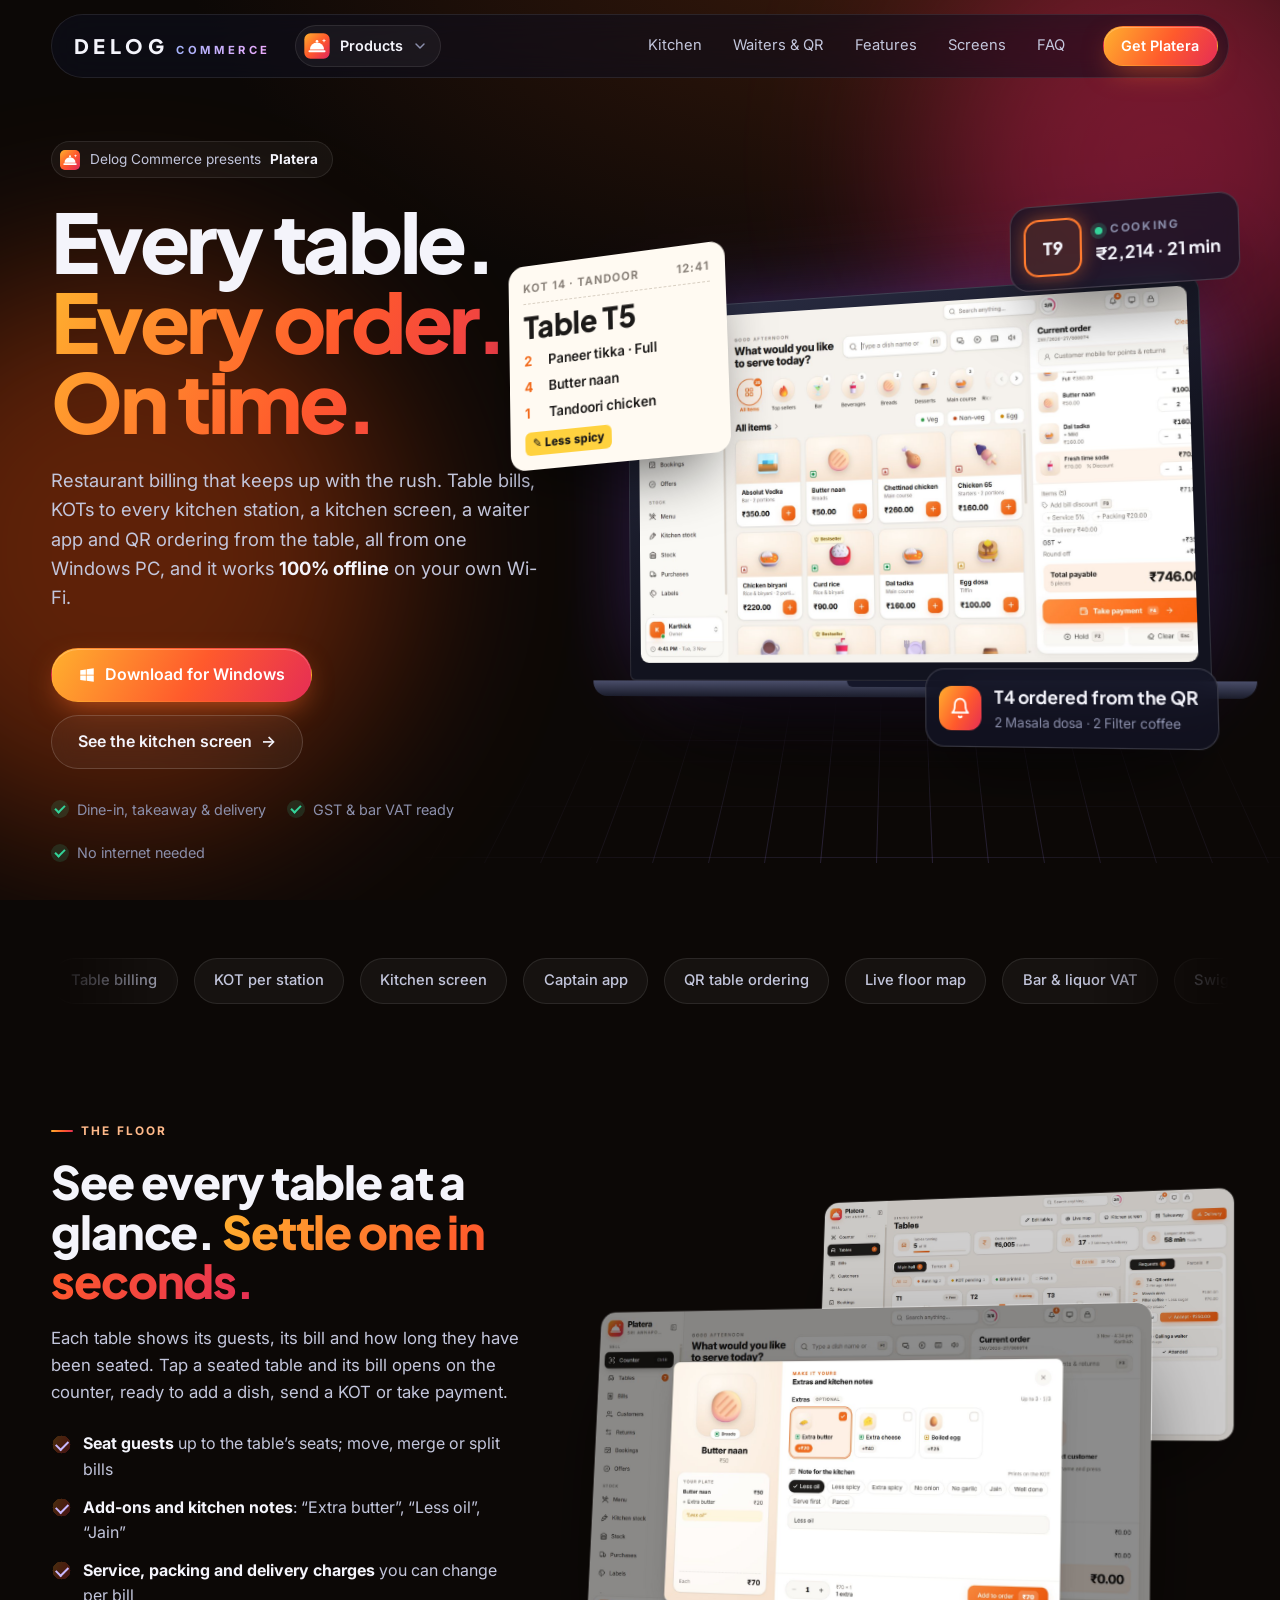
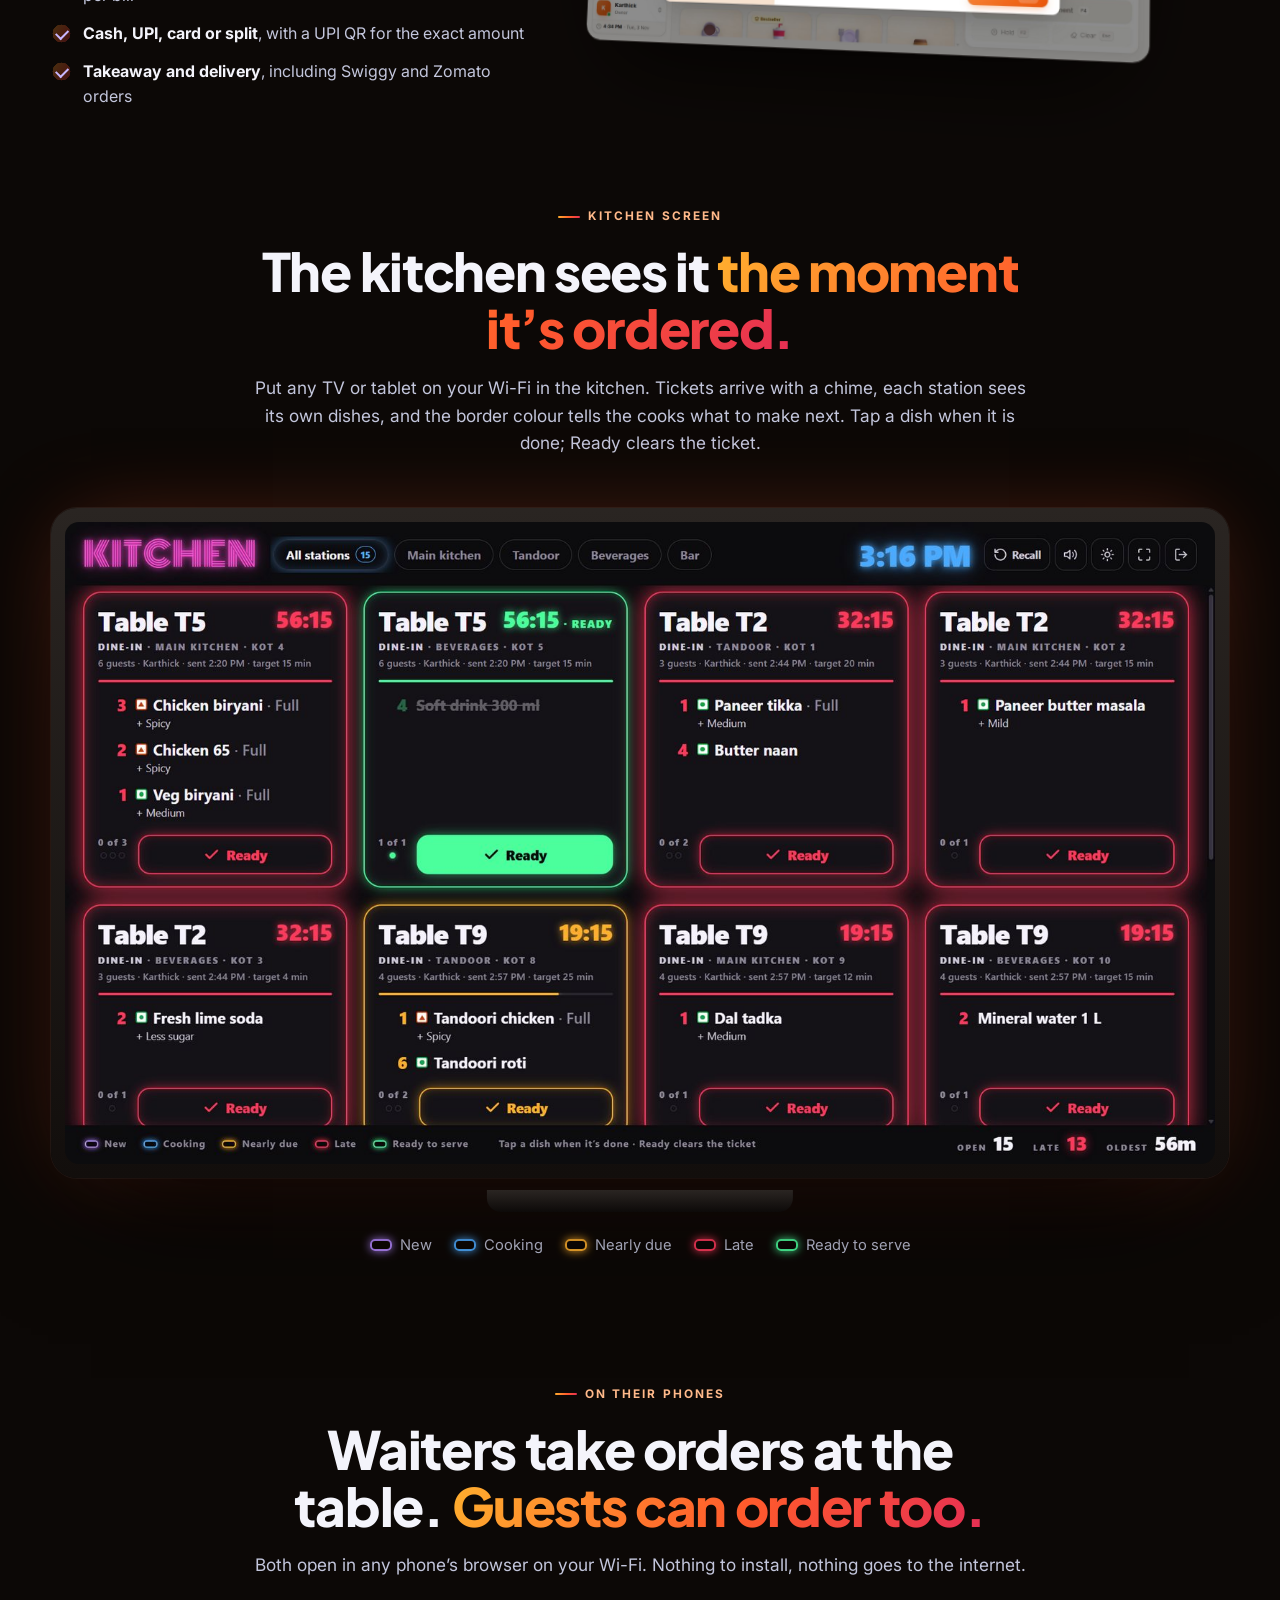
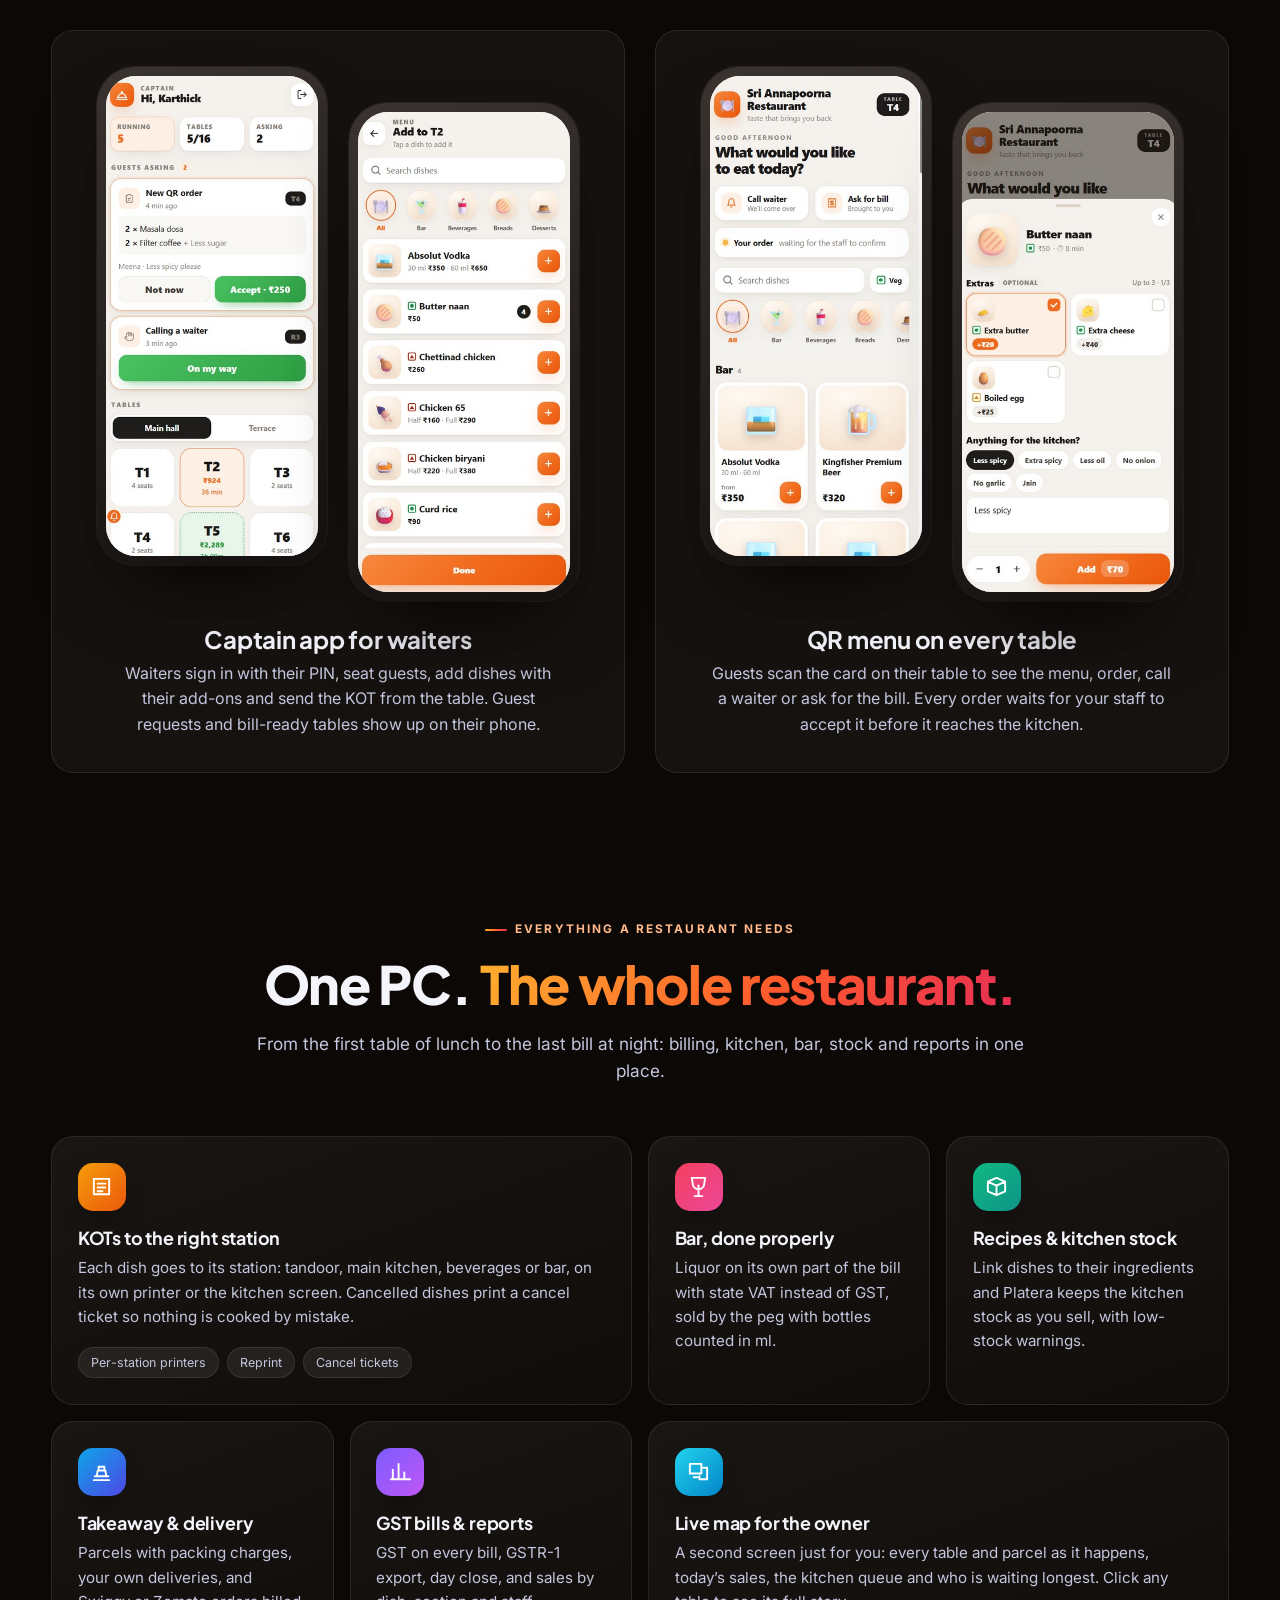
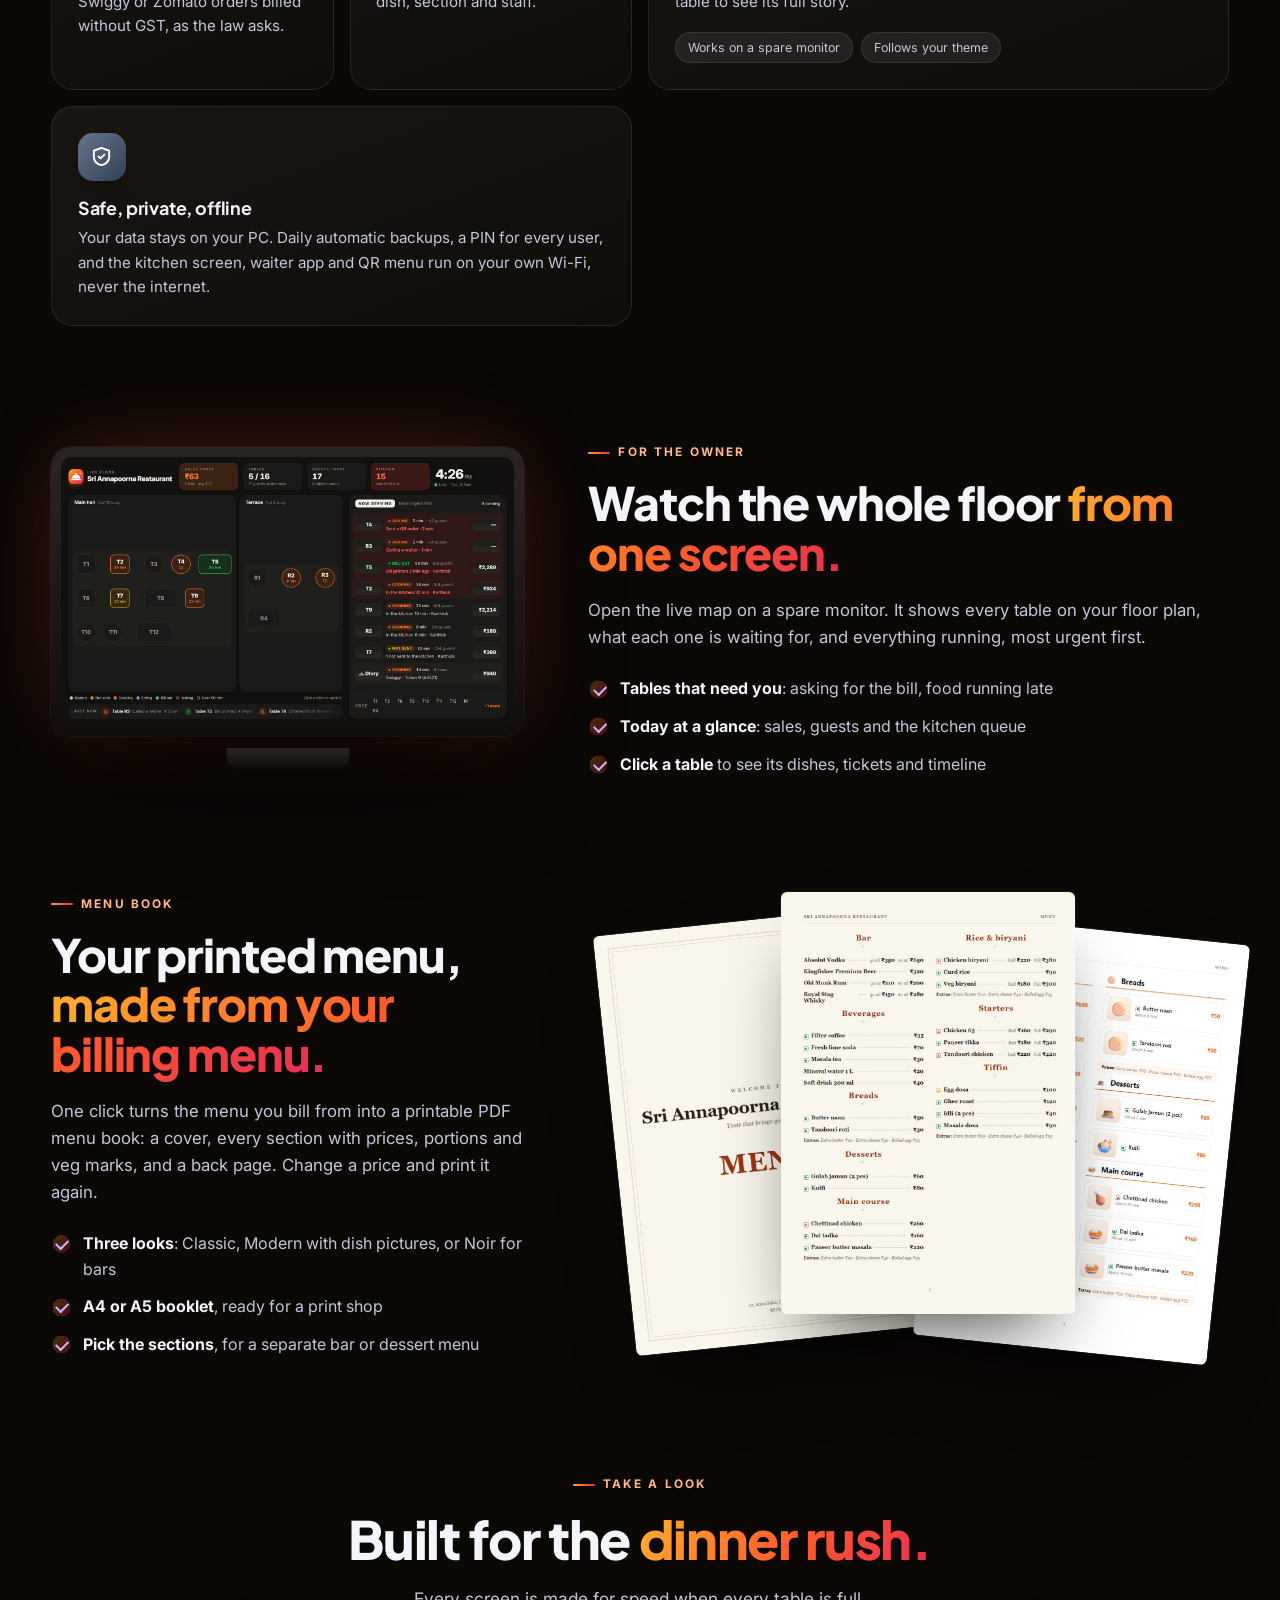
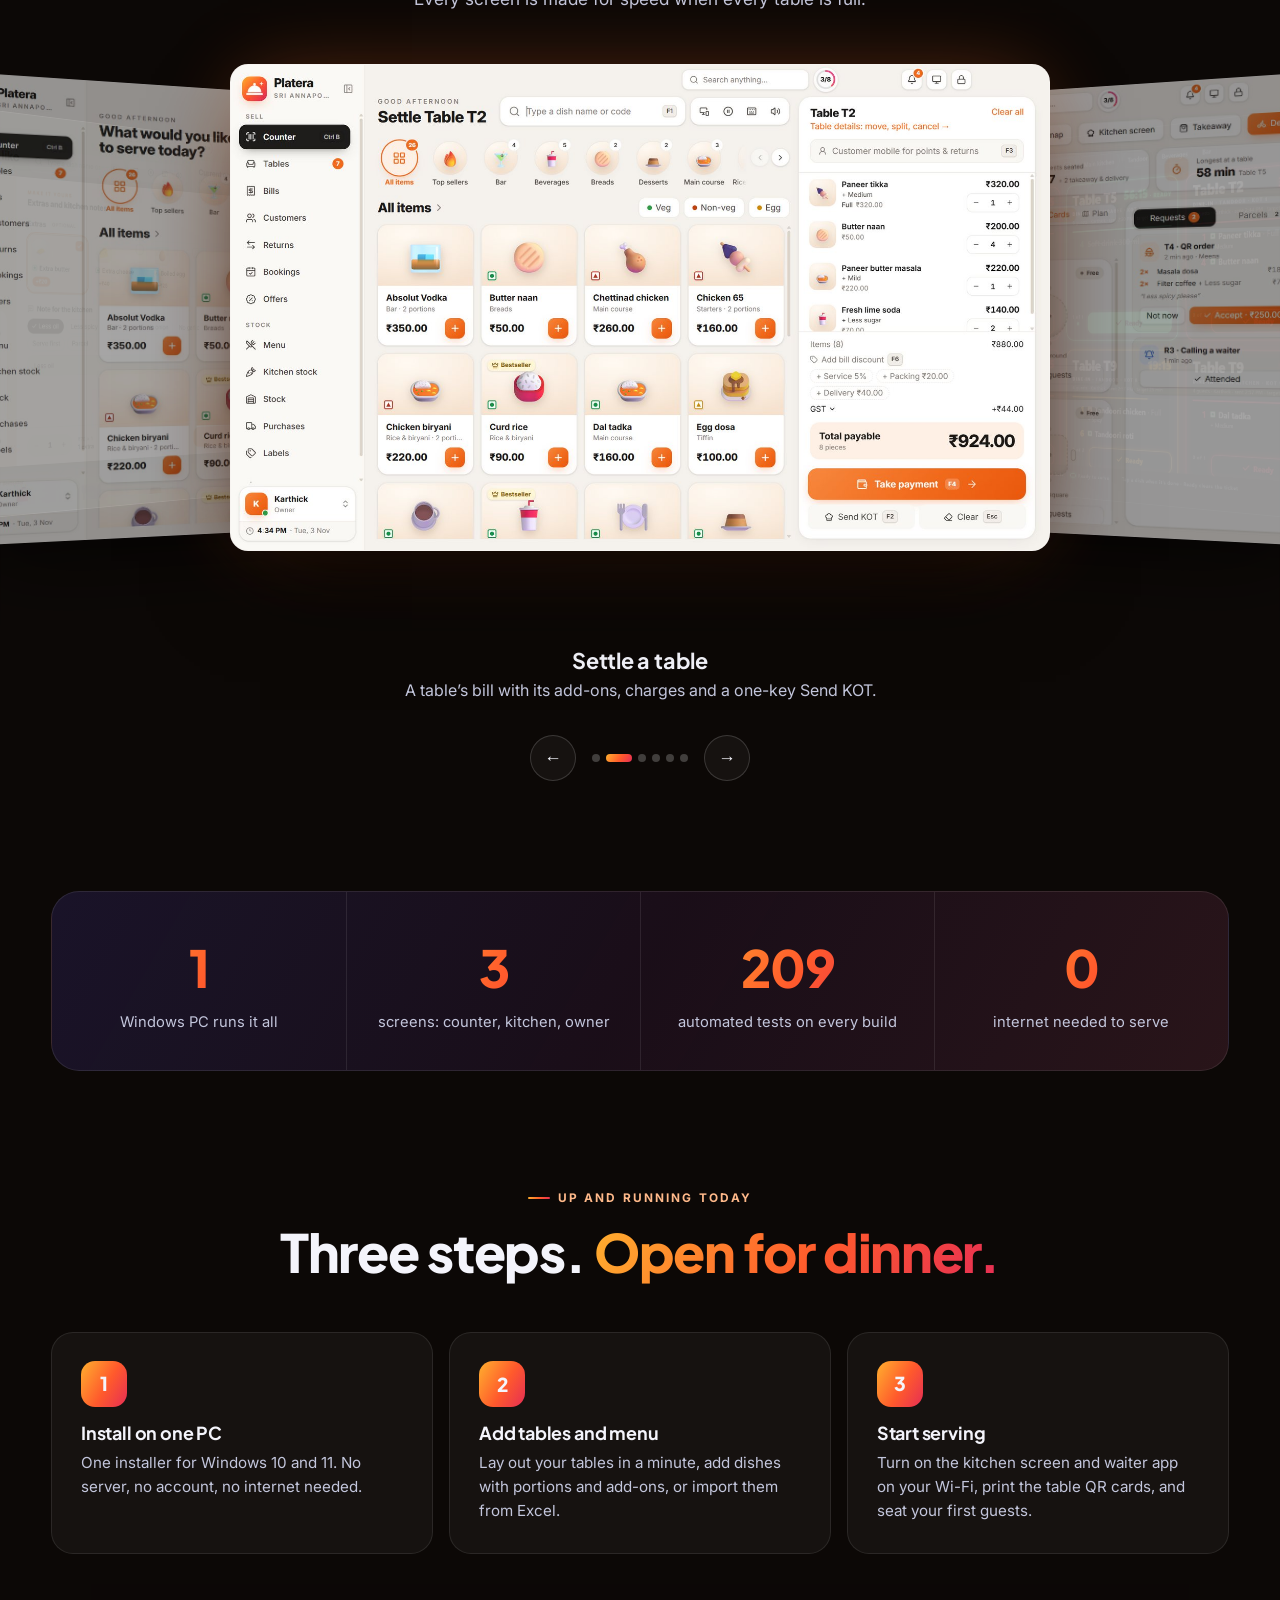
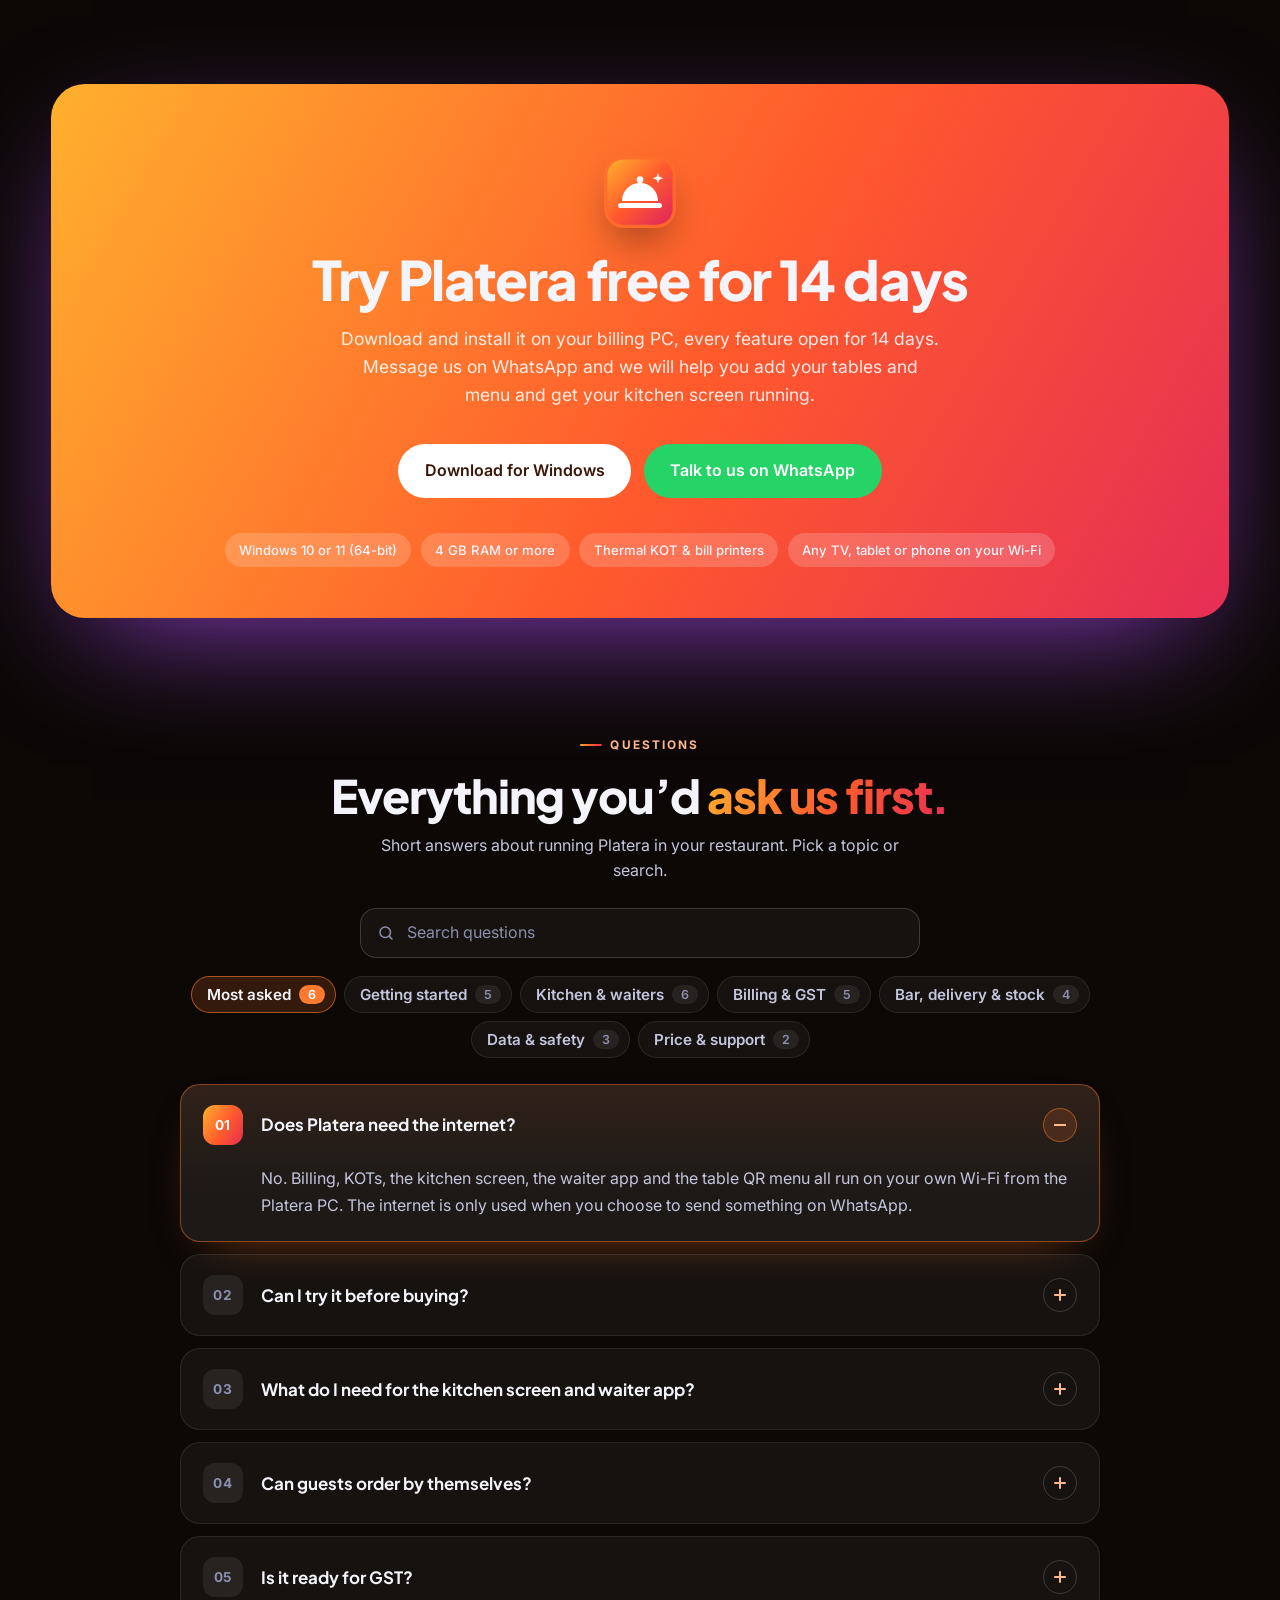
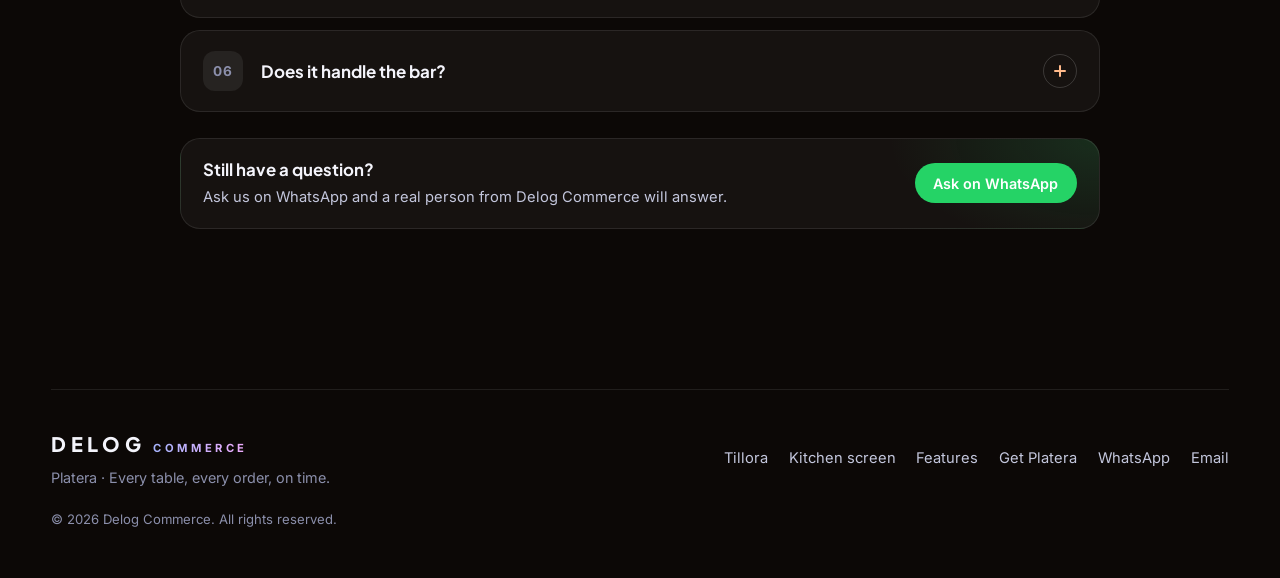
==== commit c2ce483c: "Add files via upload" ====
--- a/platera.html
+++ b/platera.html
@@ -1,386 +1,386 @@
-<!doctype html>
-<html lang="en">
-  <head>
-    <meta charset="utf-8" />
-    <meta name="viewport" content="width=device-width, initial-scale=1" />
-    <title>Platera by Delog Commerce · Restaurant billing that keeps up with the rush</title>
-    <meta name="description" content="Platera is a restaurant POS for Windows: table billing, KOTs to every kitchen station, a kitchen screen, a waiter app and QR ordering from the table. GST and bar VAT ready, and it works fully offline on your own Wi-Fi." />
-    <meta property="og:title" content="Platera by Delog Commerce" />
-    <meta property="og:description" content="Every table. Every order. On time. Restaurant billing, kitchen screen, waiter app and table QR ordering, all offline." />
-    <meta property="og:image" content="assets/platera/counter-home.jpg" />
-    <meta name="theme-color" content="#0c0806" />
-    <link rel="icon" href="assets/platera-icon.svg" type="image/svg+xml" />
-    <link rel="preconnect" href="https://fonts.googleapis.com" />
-    <link rel="preconnect" href="https://fonts.gstatic.com" crossorigin />
-    <link href="https://fonts.googleapis.com/css2?family=Inter:wght@400;500;600&family=Plus+Jakarta+Sans:wght@500;600;700;800&display=swap" rel="stylesheet" />
-    <link rel="stylesheet" href="styles.css" />
-    <link rel="stylesheet" href="platera.css" />
-  </head>
-  <body class="platera">
-    <div class="aurora" aria-hidden="true"><span></span><span></span><span></span></div>
-
-    <!-- ===== Navigation ===== -->
-    <header class="nav" id="top">
-      <a class="brand" href="index.html" aria-label="Delog Commerce home">
-        <span class="brand-word">DELOG</span><span class="brand-div">Commerce</span>
-      </a>
-      <div class="pmenu" data-product="platera">
-        <button class="pmenu-btn" type="button" aria-expanded="false" aria-haspopup="true" aria-controls="pmenu-panel"></button>
-        <div class="pmenu-panel" id="pmenu-panel" hidden></div>
-      </div>
-      <nav class="nav-links" aria-label="Main">
-        <a href="#kitchen">Kitchen</a>
-        <a href="#phones">Waiters &amp; QR</a>
-        <a href="#features">Features</a>
-        <a href="#screens">Screens</a>
-        <a href="#faq">FAQ</a>
-      </nav>
-      <a class="btn btn-primary btn-sm" href="#get">Get Platera</a>
-      <button class="nav-menu" aria-label="Open menu" aria-expanded="false"><span></span><span></span></button>
-    </header>
-
-    <main>
-      <!-- ===== Hero ===== -->
-      <section class="hero" id="platera">
-        <div class="hero-copy reveal">
-          <div class="eyebrow"><img src="assets/platera-icon.svg" alt="" width="22" height="22" /> Delog Commerce presents <b>Platera</b></div>
-          <h1>Every table. <span class="grad">Every order. On time.</span></h1>
-          <p class="lead">Restaurant billing that keeps up with the rush. Table bills, KOTs to every kitchen station, a kitchen screen, a waiter app and QR ordering from the table, all from one Windows PC, and it works <b>100% offline</b> on your own Wi-Fi.</p>
-          <div class="cta-row">
-            <a class="btn btn-primary btn-lg" data-platera-download href="#get">
-              <svg viewBox="0 0 24 24" aria-hidden="true"><path d="M3 5.5 10.5 4.5v7H3zM11.5 4.3 21 3v8.5h-9.5zM3 12.5h7.5v7L3 18.5zM11.5 12.5H21V21l-9.5-1.3z" fill="currentColor" /></svg>
-              <span data-platera-label>Get early access</span>
-            </a>
-            <a class="btn btn-ghost btn-lg" href="#kitchen">See the kitchen screen <span aria-hidden="true">→</span></a>
-          </div>
-          <ul class="trust">
-            <li><i></i>Dine-in, takeaway &amp; delivery</li>
-            <li><i></i>GST &amp; bar VAT ready</li>
-            <li><i></i>No internet needed</li>
-          </ul>
-        </div>
-
-        <div class="stage reveal" data-tilt-stage>
-          <div class="floor" aria-hidden="true"></div>
-          <div class="scene">
-            <div class="laptop">
-              <div class="lid">
-                <div class="bezel"><img src="assets/platera/counter-home.jpg" alt="Platera counter: dishes with food pictures, sections and a bill in progress" /></div>
-              </div>
-              <div class="base"><span></span></div>
-            </div>
-
-            <div class="float f-kot" aria-hidden="true">
-              <div class="k-head"><span>KOT 14 · TANDOOR</span><span>12:41</span></div>
-              <div class="k-table">Table T5</div>
-              <div class="k-item"><b>2</b> Paneer tikka · Full</div>
-              <div class="k-item"><b>4</b> Butter naan</div>
-              <div class="k-item"><b>1</b> Tandoori chicken</div>
-              <span class="k-note">✎ Less spicy</span>
-            </div>
-
-            <div class="float f-table" aria-hidden="true">
-              <span class="t-top">T9</span>
-              <div><div class="f-label"><i class="dot"></i>COOKING</div><div class="f-mid">₹2,214 · 21 min</div></div>
-            </div>
-
-            <div class="float f-qr-order" aria-hidden="true">
-              <span class="bell"><svg viewBox="0 0 24 24" fill="none" stroke="currentColor" stroke-width="2" stroke-linecap="round" stroke-linejoin="round"><path d="M6 8a6 6 0 0 1 12 0c0 7 3 9 3 9H3s3-2 3-9" /><path d="M10.3 21a1.94 1.94 0 0 0 3.4 0" /></svg></span>
-              <div><div class="f-mid">T4 ordered from the QR</div><div class="f-small">2 Masala dosa · 2 Filter coffee</div></div>
-            </div>
-          </div>
-        </div>
-      </section>
-
-      <!-- ===== Marquee ===== -->
-      <div class="marquee" aria-hidden="true">
-        <div class="marquee-track">
-          <span>Table billing</span><span>KOT per station</span><span>Kitchen screen</span><span>Captain app</span><span>QR table ordering</span><span>Live floor map</span><span>Bar &amp; liquor VAT</span><span>Swiggy &amp; Zomato orders</span><span>Menu book PDF</span><span>Works offline</span>
-          <span>Table billing</span><span>KOT per station</span><span>Kitchen screen</span><span>Captain app</span><span>QR table ordering</span><span>Live floor map</span><span>Bar &amp; liquor VAT</span><span>Swiggy &amp; Zomato orders</span><span>Menu book PDF</span><span>Works offline</span>
-        </div>
-      </div>
-
-      <!-- ===== Tables & counter ===== -->
-      <section class="split" id="tables">
-        <div class="split-copy reveal">
-          <div class="kicker">The floor</div>
-          <h2>See every table at a glance. <span class="grad">Settle one in seconds.</span></h2>
-          <p>Each table shows its guests, its bill and how long they have been seated. Tap a seated table and its bill opens on the counter, ready to add a dish, send a KOT or take payment.</p>
-          <ul class="ticks">
-            <li><b>Seat guests</b> up to the table’s seats; move, merge or split bills</li>
-            <li><b>Add-ons and kitchen notes</b>: “Extra butter”, “Less oil”, “Jain”</li>
-            <li><b>Service, packing and delivery charges</b> you can change per bill</li>
-            <li><b>Cash, UPI, card or split</b>, with a UPI QR for the exact amount</li>
-            <li><b>Takeaway and delivery</b>, including Swiggy and Zomato orders</li>
-          </ul>
-        </div>
-        <div class="stack reveal" data-tilt>
-          <img class="stack-back" src="assets/platera/tables.jpg" alt="Tables page with each table drawn as a table top, its bill and minutes seated, and guest requests on the side" loading="lazy" />
-          <img class="stack-front" src="assets/platera/addons.jpg" alt="Add-ons window for Butter naan with extra butter picked and a Less oil note" loading="lazy" />
-        </div>
-      </section>
-
-      <!-- ===== Kitchen screen ===== -->
-      <section class="showcase" id="kitchen">
-        <div class="section-head reveal">
-          <div class="kicker">Kitchen screen</div>
-          <h2>The kitchen sees it <span class="grad">the moment it’s ordered.</span></h2>
-          <p>Put any TV or tablet on your Wi-Fi in the kitchen. Tickets arrive with a chime, each station sees its own dishes, and the border colour tells the cooks what to make next. Tap a dish when it is done; Ready clears the ticket.</p>
-        </div>
-        <div class="tv reveal"><img src="assets/platera/kitchen.jpg" alt="Kitchen screen: tickets for each table with glowing borders by urgency, timers and Ready buttons" loading="lazy" /></div>
-        <div class="legend reveal">
-          <span><i style="--c: #b388ff"></i>New</span>
-          <span><i style="--c: #4dabff"></i>Cooking</span>
-          <span><i style="--c: #ffb02e"></i>Nearly due</span>
-          <span><i style="--c: #ff3b5c"></i>Late</span>
-          <span><i style="--c: #4cff9d"></i>Ready to serve</span>
-        </div>
-      </section>
-
-      <!-- ===== Phones ===== -->
-      <section class="phones-wrap" id="phones">
-        <div class="section-head reveal">
-          <div class="kicker">On their phones</div>
-          <h2>Waiters take orders at the table. <span class="grad">Guests can order too.</span></h2>
-          <p>Both open in any phone’s browser on your Wi-Fi. Nothing to install, nothing goes to the internet.</p>
-        </div>
-        <div class="phones">
-          <article class="phone-card reveal">
-            <div class="phone-pair">
-              <div class="phone"><div class="screen"><img src="assets/platera/captain-tables.jpg" alt="Captain app: tables, guest requests and running bills" loading="lazy" /></div></div>
-              <div class="phone"><div class="screen"><img src="assets/platera/captain-menu.jpg" alt="Captain app menu with dishes and sections" loading="lazy" /></div></div>
-            </div>
-            <div>
-              <h3>Captain app for waiters</h3>
-              <p>Waiters sign in with their PIN, seat guests, add dishes with their add-ons and send the KOT from the table. Guest requests and bill-ready tables show up on their phone.</p>
-            </div>
-          </article>
-          <article class="phone-card reveal">
-            <div class="phone-pair">
-              <div class="phone"><div class="screen"><img src="assets/platera/guest-menu.jpg" alt="Table QR menu: the restaurant's menu with sections, dish pictures and prices" loading="lazy" /></div></div>
-              <div class="phone"><div class="screen"><img src="assets/platera/guest-dish.jpg" alt="Guest adding Butter naan with extra butter and a Less spicy note" loading="lazy" /></div></div>
-            </div>
-            <div>
-              <h3>QR menu on every table</h3>
-              <p>Guests scan the card on their table to see the menu, order, call a waiter or ask for the bill. Every order waits for your staff to accept it before it reaches the kitchen.</p>
-            </div>
-          </article>
-        </div>
-      </section>
-
-      <!-- ===== Features bento ===== -->
-      <section class="features" id="features">
-        <div class="section-head reveal">
-          <div class="kicker">Everything a restaurant needs</div>
-          <h2>One PC. <span class="grad">The whole restaurant.</span></h2>
-          <p>From the first table of lunch to the last bill at night: billing, kitchen, bar, stock and reports in one place.</p>
-        </div>
-        <div class="bento">
-          <article class="card c-wide reveal" data-tilt>
-            <div class="ico i-amber"><svg viewBox="0 0 24 24"><path d="M4 4h16v16H4z M8 9h8 M8 13h8 M8 17h5" /></svg></div>
-            <h3>KOTs to the right station</h3>
-            <p>Each dish goes to its station: tandoor, main kitchen, beverages or bar, on its own printer or the kitchen screen. Cancelled dishes print a cancel ticket so nothing is cooked by mistake.</p>
-            <div class="chips"><span>Per-station printers</span><span>Reprint</span><span>Cancel tickets</span></div>
-          </article>
-          <article class="card reveal" data-tilt>
-            <div class="ico i-pink"><svg viewBox="0 0 24 24"><path d="M8 22h8 M12 11v11 M5 3h14l-1 6a6 6 0 0 1-12 0z" /></svg></div>
-            <h3>Bar, done properly</h3>
-            <p>Liquor on its own part of the bill with state VAT instead of GST, sold by the peg with bottles counted in ml.</p>
-          </article>
-          <article class="card reveal" data-tilt>
-            <div class="ico i-green"><svg viewBox="0 0 24 24"><path d="M3 7l9-4 9 4-9 4zM3 7v10l9 4 9-4V7M12 11v10" /></svg></div>
-            <h3>Recipes &amp; kitchen stock</h3>
-            <p>Link dishes to their ingredients and Platera keeps the kitchen stock as you sell, with low-stock warnings.</p>
-          </article>
-          <article class="card reveal" data-tilt>
-            <div class="ico i-blue"><svg viewBox="0 0 24 24"><path d="M5 17h14 M7 17l1-6h8l1 6 M9 11V7h6v4 M4 21h16" /></svg></div>
-            <h3>Takeaway &amp; delivery</h3>
-            <p>Parcels with packing charges, your own deliveries, and Swiggy or Zomato orders billed without GST, as the law asks.</p>
-          </article>
-          <article class="card reveal" data-tilt>
-            <div class="ico i-violet"><svg viewBox="0 0 24 24"><path d="M4 20V10M10 20V4M16 20v-7M22 20H2" /></svg></div>
-            <h3>GST bills &amp; reports</h3>
-            <p>GST on every bill, GSTR-1 export, day close, and sales by dish, section and staff.</p>
-          </article>
-          <article class="card c-wide reveal" data-tilt>
-            <div class="ico i-cyan"><svg viewBox="0 0 24 24"><path d="M3 4h12v10H3zM17 8h4v12h-8v-3M7 18h4" /></svg></div>
-            <h3>Live map for the owner</h3>
-            <p>A second screen just for you: every table and parcel as it happens, today’s sales, the kitchen queue and who is waiting longest. Click any table to see its full story.</p>
-            <div class="chips"><span>Works on a spare monitor</span><span>Follows your theme</span></div>
-          </article>
-          <article class="card c-wide reveal" data-tilt>
-            <div class="ico i-slate"><svg viewBox="0 0 24 24"><path d="M12 3l8 3v6c0 5-3.5 8-8 9-4.5-1-8-4-8-9V6z M9 12l2 2 4-4" /></svg></div>
-            <h3>Safe, private, offline</h3>
-            <p>Your data stays on your PC. Daily automatic backups, a PIN for every user, and the kitchen screen, waiter app and QR menu run on your own Wi-Fi, never the internet.</p>
-          </article>
-        </div>
-      </section>
-
-      <!-- ===== Live map ===== -->
-      <section class="split" id="live">
-        <div class="tv tv-side reveal"><img src="assets/platera/live-map.jpg" alt="Owner's live map: tables on the floor plan beside a list of everything running, most urgent first" loading="lazy" /></div>
-        <div class="split-copy reveal">
-          <div class="kicker">For the owner</div>
-          <h2>Watch the whole floor <span class="grad">from one screen.</span></h2>
-          <p>Open the live map on a spare monitor. It shows every table on your floor plan, what each one is waiting for, and everything running, most urgent first.</p>
-          <ul class="ticks">
-            <li><b>Tables that need you</b>: asking for the bill, food running late</li>
-            <li><b>Today at a glance</b>: sales, guests and the kitchen queue</li>
-            <li><b>Click a table</b> to see its dishes, tickets and timeline</li>
-          </ul>
-        </div>
-      </section>
-
-      <!-- ===== Menu book ===== -->
-      <section class="split" id="menu-book">
-        <div class="split-copy reveal">
-          <div class="kicker">Menu book</div>
-          <h2>Your printed menu, <span class="grad">made from your billing menu.</span></h2>
-          <p>One click turns the menu you bill from into a printable PDF menu book: a cover, every section with prices, portions and veg marks, and a back page. Change a price and print it again.</p>
-          <ul class="ticks">
-            <li><b>Three looks</b>: Classic, Modern with dish pictures, or Noir for bars</li>
-            <li><b>A4 or A5 booklet</b>, ready for a print shop</li>
-            <li><b>Pick the sections</b>, for a separate bar or dessert menu</li>
-          </ul>
-        </div>
-        <div class="book reveal">
-          <img src="assets/platera/menu-book-cover.jpg" alt="Menu book cover" loading="lazy" />
-          <img src="assets/platera/menu-book-classic.jpg" alt="Menu book page in the Classic look" loading="lazy" />
-          <img src="assets/platera/menu-book-modern.jpg" alt="Menu book page in the Modern look with dish pictures" loading="lazy" />
-        </div>
-      </section>
-
-      <!-- ===== Screens carousel ===== -->
-      <section class="screens" id="screens">
-        <div class="section-head reveal">
-          <div class="kicker">Take a look</div>
-          <h2>Built for the <span class="grad">dinner rush.</span></h2>
-          <p>Every screen is made for speed when every table is full.</p>
-        </div>
-        <div class="coverflow reveal" tabindex="0" aria-roledescription="carousel" aria-label="Platera screenshots">
-          <figure data-title="The counter" data-text="Dishes with pictures and veg marks, sections in a row, the bill on the right."><img src="assets/platera/counter-home.jpg" alt="Counter" loading="lazy" /></figure>
-          <figure data-title="Settle a table" data-text="A table’s bill with its add-ons, charges and a one-key Send KOT."><img src="assets/platera/counter.jpg" alt="Counter settling a table" loading="lazy" /></figure>
-          <figure data-title="Tables" data-text="Every table, its bill and its time, with guest requests on the side."><img src="assets/platera/tables.jpg" alt="Tables" loading="lazy" /></figure>
-          <figure class="dark" data-title="Kitchen screen" data-text="Tickets by urgency, a chime for new ones, Ready in one tap."><img src="assets/platera/kitchen.jpg" alt="Kitchen screen" loading="lazy" /></figure>
-          <figure data-title="Live map" data-text="The whole floor on the owner’s screen, most urgent first."><img src="assets/platera/live-map.jpg" alt="Live map" loading="lazy" /></figure>
-          <figure data-title="Add-ons and notes" data-text="Extras with their prices and quick kitchen notes."><img src="assets/platera/addons.jpg" alt="Add-ons window" loading="lazy" /></figure>
-        </div>
-        <div class="cf-caption" aria-live="polite"><h3></h3><p></p></div>
-        <div class="cf-controls">
-          <button class="cf-btn" data-cf="-1" aria-label="Previous screenshot">←</button>
-          <div class="cf-dots"></div>
-          <button class="cf-btn" data-cf="1" aria-label="Next screenshot">→</button>
-        </div>
-      </section>
-
-      <!-- ===== Numbers ===== -->
-      <section class="numbers reveal">
-        <div class="num"><b data-count="1">1</b><span>Windows PC runs it all</span></div>
-        <div class="num"><b data-count="3">3</b><span>screens: counter, kitchen, owner</span></div>
-        <div class="num"><b data-count="209">209</b><span>automated tests on every build</span></div>
-        <div class="num"><b data-count="0">0</b><span>internet needed to serve</span></div>
-      </section>
-
-      <!-- ===== Steps ===== -->
-      <section class="steps-wrap">
-        <div class="section-head reveal">
-          <div class="kicker">Up and running today</div>
-          <h2>Three steps. <span class="grad">Open for dinner.</span></h2>
-        </div>
-        <div class="steps">
-          <div class="step reveal" data-tilt><span class="step-n">1</span><h3>Install on one PC</h3><p>One installer for Windows 10 and 11. No server, no account, no internet needed.</p></div>
-          <div class="step reveal" data-tilt><span class="step-n">2</span><h3>Add tables and menu</h3><p>Lay out your tables in a minute, add dishes with portions and add-ons, or import them from Excel.</p></div>
-          <div class="step reveal" data-tilt><span class="step-n">3</span><h3>Start serving</h3><p>Turn on the kitchen screen and waiter app on your Wi-Fi, print the table QR cards, and seat your first guests.</p></div>
-        </div>
-      </section>
-
-      <!-- ===== Get Platera ===== -->
-      <section class="cta reveal" id="get">
-        <div class="cta-card">
-          <div class="cta-glow" aria-hidden="true"></div>
-          <img src="assets/platera-icon.svg" alt="" width="72" height="72" class="cta-icon" />
-          <div class="soon" data-platera-soon>Early access</div>
-          <h2 data-platera-heading>Bring Platera to your restaurant</h2>
-          <p>Message us on WhatsApp and we will set you up with early access, help you add your tables and menu, and get your kitchen screen running.</p>
-          <div class="cta-row center">
-            <a class="btn btn-white btn-lg" data-platera-download data-platera-only href="#">Download for Windows</a>
-            <a class="btn btn-wa btn-lg" data-whatsapp="platera" href="#">Talk to us on WhatsApp</a>
-          </div>
-          <div class="reqs">
-            <span>Windows 10 or 11 (64-bit)</span><span>4 GB RAM or more</span><span>Thermal KOT &amp; bill printers</span><span>Any TV, tablet or phone on your Wi-Fi</span>
-          </div>
-        </div>
-      </section>
-
-      <!-- ===== FAQ ===== -->
-      <section class="faq2" id="faq">
-        <div class="faq-side reveal">
-          <div class="kicker">Questions</div>
-          <h2>Everything you’d <span class="grad">ask us first.</span></h2>
-          <p>Short answers about running Platera in your restaurant. Pick a topic or search.</p>
-          <label class="faq-search">
-            <svg viewBox="0 0 24 24" aria-hidden="true"><circle cx="11" cy="11" r="7" /><path d="m20 20-3.5-3.5" /></svg>
-            <input type="search" placeholder="Search questions" data-faq-search aria-label="Search questions" />
-          </label>
-          <div class="faq-topics" role="tablist" aria-label="Topics">
-            <button type="button" class="on" data-topic="popular" role="tab" aria-selected="true">Most asked<span data-topic-count="popular"></span></button>
-            <button type="button" class="" data-topic="start" role="tab" aria-selected="false">Getting started<span data-topic-count="start"></span></button>
-            <button type="button" class="" data-topic="kitchen" role="tab" aria-selected="false">Kitchen &amp; waiters<span data-topic-count="kitchen"></span></button>
-            <button type="button" class="" data-topic="billing" role="tab" aria-selected="false">Billing &amp; GST<span data-topic-count="billing"></span></button>
-            <button type="button" class="" data-topic="bar" role="tab" aria-selected="false">Bar, delivery &amp; stock<span data-topic-count="bar"></span></button>
-            <button type="button" class="" data-topic="data" role="tab" aria-selected="false">Data &amp; safety<span data-topic-count="data"></span></button>
-            <button type="button" class="" data-topic="plans" role="tab" aria-selected="false">Price &amp; support<span data-topic-count="plans"></span></button>
-          </div>
-        </div>
-        <div class="faq-items">
-          <details class="qa" data-popular data-topic="start"><summary><span class="qn"></span><span class="qt">Does Platera need the internet?</span><span class="qi" aria-hidden="true"></span></summary><div class="qa-a"><p>No. Billing, KOTs, the kitchen screen, the waiter app and the table QR menu all run on your own Wi-Fi from the Platera PC. The internet is only used when you choose to send something on WhatsApp.</p></div></details>
-          <details class="qa" data-topic="start"><summary><span class="qn"></span><span class="qt">What computer do I need?</span><span class="qi" aria-hidden="true"></span></summary><div class="qa-a"><p>One Windows 10 or 11 PC (64-bit) with 4 GB of RAM or more runs everything. Kitchen screens, waiters’ phones and guests’ phones simply open Platera in their browser over your Wi-Fi.</p></div></details>
-          <details class="qa" data-topic="start"><summary><span class="qn"></span><span class="qt">How long does setup take?</span><span class="qi" aria-hidden="true"></span></summary><div class="qa-a"><p>Most restaurants are billing the same day. Lay out your tables (Platera can make the first floor for you), add your dishes with their portions and add-ons, and set your printers.</p></div></details>
-          <details class="qa" data-topic="start"><summary><span class="qn"></span><span class="qt">Can I bring my menu from Excel?</span><span class="qi" aria-hidden="true"></span></summary><div class="qa-a"><p>Yes. Download the ready template from the Menu page, fill in your dishes and prices, and import it. Sections, portions and GST come in with it.</p></div></details>
-          <details class="qa" data-popular data-topic="start"><summary><span class="qn"></span><span class="qt">Can I try it before buying?</span><span class="qi" aria-hidden="true"></span></summary><div class="qa-a"><p>Yes. Every new install starts with a 14-day free trial with every feature switched on, and nothing you add during the trial is lost when you buy.</p></div></details>
-          <details class="qa" data-popular data-topic="kitchen"><summary><span class="qn"></span><span class="qt">What do I need for the kitchen screen and waiter app?</span><span class="qi" aria-hidden="true"></span></summary><div class="qa-a"><p>Any TV, tablet or phone with a browser on the same Wi-Fi as the Platera PC. Turn on the shop network in Settings, open the link it shows, and sign in with a PIN.</p></div></details>
-          <details class="qa" data-topic="kitchen"><summary><span class="qn"></span><span class="qt">Can each kitchen station get its own tickets?</span><span class="qi" aria-hidden="true"></span></summary><div class="qa-a"><p>Yes. Each dish goes to its station, such as tandoor, main kitchen, beverages or bar, on that station’s printer or on the kitchen screen, where each station can see only its own tickets.</p></div></details>
-          <details class="qa" data-topic="kitchen"><summary><span class="qn"></span><span class="qt">What happens when a dish is cancelled after it’s sent?</span><span class="qi" aria-hidden="true"></span></summary><div class="qa-a"><p>Platera prints a cancel ticket for that station, and the kitchen screen shows the dish struck out in red, so nothing is cooked by mistake. The reason is kept for your records.</p></div></details>
-          <details class="qa" data-topic="kitchen"><summary><span class="qn"></span><span class="qt">How does the kitchen know what to cook first?</span><span class="qi" aria-hidden="true"></span></summary><div class="qa-a"><p>Tickets are ordered oldest first, and each one glows by urgency: blue while cooking on time, amber when nearly due, red when late, and green when every dish is ready to serve.</p></div></details>
-          <details class="qa" data-popular data-topic="kitchen"><summary><span class="qn"></span><span class="qt">Can guests order by themselves?</span><span class="qi" aria-hidden="true"></span></summary><div class="qa-a"><p>Yes, if you turn on the table QR. Guests scan the card on their table, see your menu and send an order, call a waiter or ask for the bill.</p></div></details>
-          <details class="qa" data-topic="kitchen"><summary><span class="qn"></span><span class="qt">What stops misuse of the table QR?</span><span class="qi" aria-hidden="true"></span></summary><div class="qa-a"><p>Every guest order waits for your staff to accept it before it reaches the kitchen. Each table has its own secret code, there is a limit on how often a table can ask, and one click makes new codes if cards are copied.</p></div></details>
-          <details class="qa" data-popular data-topic="billing"><summary><span class="qn"></span><span class="qt">Is it ready for GST?</span><span class="qi" aria-hidden="true"></span></summary><div class="qa-a"><p>Yes. Bills show CGST and SGST, prices can include GST or add it on top, and you can export GSTR-1 and close each day with a summary for your accountant.</p></div></details>
-          <details class="qa" data-topic="billing"><summary><span class="qn"></span><span class="qt">Can I add a service charge?</span><span class="qi" aria-hidden="true"></span></summary><div class="qa-a"><p>Yes, and only when the guest agrees, as the rules ask. Packing and delivery charges work the same way, and you can change any of them on a single bill.</p></div></details>
-          <details class="qa" data-topic="billing"><summary><span class="qn"></span><span class="qt">Can I move, merge or split a table’s bill?</span><span class="qi" aria-hidden="true"></span></summary><div class="qa-a"><p>Yes. Move guests to another table, merge two tables into one bill, or split some dishes onto a separate bill when friends pay apart.</p></div></details>
-          <details class="qa" data-topic="billing"><summary><span class="qn"></span><span class="qt">How can guests pay?</span><span class="qi" aria-hidden="true"></span></summary><div class="qa-a"><p>Cash with change worked out, UPI with a QR for the exact amount, card, or a split across them.</p></div></details>
-          <details class="qa" data-topic="billing"><summary><span class="qn"></span><span class="qt">Can I print a menu card for the tables?</span><span class="qi" aria-hidden="true"></span></summary><div class="qa-a"><p>Yes. Menu → More → Menu book makes a printable PDF menu from the dishes you bill from, in a Classic, Modern or Noir look, A4 or A5.</p></div></details>
-          <details class="qa" data-popular data-topic="bar"><summary><span class="qn"></span><span class="qt">Does it handle the bar?</span><span class="qi" aria-hidden="true"></span></summary><div class="qa-a"><p>Yes. Liquor is billed on its own part of the bill with state VAT instead of GST, sold by the peg or bottle, with stock kept in ml.</p></div></details>
-          <details class="qa" data-topic="bar"><summary><span class="qn"></span><span class="qt">What about Swiggy and Zomato orders?</span><span class="qi" aria-hidden="true"></span></summary><div class="qa-a"><p>Bill them as delivery orders. Platera leaves GST off those bills, since the platform pays it, and reports them separately for GSTR-1.</p></div></details>
-          <details class="qa" data-topic="bar"><summary><span class="qn"></span><span class="qt">Does it do takeaway and my own deliveries?</span><span class="qi" aria-hidden="true"></span></summary><div class="qa-a"><p>Yes. Parcels get a token number and a packing charge, and your own deliveries can carry a delivery charge with the customer’s address on the order.</p></div></details>
-          <details class="qa" data-topic="bar"><summary><span class="qn"></span><span class="qt">Does it track kitchen stock?</span><span class="qi" aria-hidden="true"></span></summary><div class="qa-a"><p>Yes. Link each dish to its recipe and Platera takes the ingredients out of kitchen stock as you sell, warning you when something runs low.</p></div></details>
-          <details class="qa" data-topic="data"><summary><span class="qn"></span><span class="qt">Where is my data kept? Is it safe?</span><span class="qi" aria-hidden="true"></span></summary><div class="qa-a"><p>On your own PC, never on our servers. Platera backs it up automatically to a folder you choose, such as a pen drive or a synced folder.</p></div></details>
-          <details class="qa" data-topic="data"><summary><span class="qn"></span><span class="qt">Can my staff see sales and reports?</span><span class="qi" aria-hidden="true"></span></summary><div class="qa-a"><p>Only if you let them. Every user signs in with their own PIN, and reports, prices and settings stay with the owner.</p></div></details>
-          <details class="qa" data-topic="data"><summary><span class="qn"></span><span class="qt">Which printers work?</span><span class="qi" aria-hidden="true"></span></summary><div class="qa-a"><p>Any 80 mm or 58 mm thermal printer and A4 printer installed on Windows. Each kitchen station can have its own KOT printer.</p></div></details>
-          <details class="qa" data-topic="plans"><summary><span class="qn"></span><span class="qt">How is Platera priced?</span><span class="qi" aria-hidden="true"></span></summary><div class="qa-a"><p>Choose a yearly or a lifetime license after your trial. Ask us on WhatsApp for the price for your restaurant; your key works on the PC it is activated on.</p></div></details>
-          <details class="qa" data-topic="plans"><summary><span class="qn"></span><span class="qt">Will you help me set it up?</span><span class="qi" aria-hidden="true"></span></summary><div class="qa-a"><p>Yes. Message us on WhatsApp and we will help you add your tables and menu, connect your printers and get the kitchen screen running.</p></div></details>
-          <p class="faq-empty" hidden>No question matches that. <a data-whatsapp="platera" href="#">Ask us on WhatsApp</a> instead.</p>
-        </div>
-        <div class="faq-help">
-          <div>
-            <b>Still have a question?</b>
-            <p>Ask us on WhatsApp and a real person from Delog Commerce will answer.</p>
-          </div>
-          <a class="btn btn-wa btn-sm" data-whatsapp="platera" href="#">Ask on WhatsApp</a>
-        </div>
-      </section>
-    </main>
-
-    <footer class="footer">
-      <div class="f-brand">
-        <a class="brand" href="index.html"><span class="brand-word">DELOG</span><span class="brand-div">Commerce</span></a>
-        <p>Platera · Every table, every order, on time.</p>
-      </div>
-      <div class="f-links">
-        <a href="index.html">Tillora</a><a href="#kitchen">Kitchen screen</a><a href="#features">Features</a><a href="#get">Get Platera</a><a data-whatsapp="platera" href="#">WhatsApp</a><a data-email href="#">Email</a>
-      </div>
-      <p class="f-copy">© <span data-year>2026</span> Delog Commerce. All rights reserved.</p>
-    </footer>
-
-    <script src="main.js" defer></script>
-  </body>
-</html>
+<!doctype html>
+<html lang="en">
+  <head>
+    <meta charset="utf-8" />
+    <meta name="viewport" content="width=device-width, initial-scale=1" />
+    <title>Platera by Delog Commerce · Restaurant billing that keeps up with the rush</title>
+    <meta name="description" content="Platera is a restaurant POS for Windows: table billing, KOTs to every kitchen station, a kitchen screen, a waiter app and QR ordering from the table. GST and bar VAT ready, and it works fully offline on your own Wi-Fi." />
+    <meta property="og:title" content="Platera by Delog Commerce" />
+    <meta property="og:description" content="Every table. Every order. On time. Restaurant billing, kitchen screen, waiter app and table QR ordering, all offline." />
+    <meta property="og:image" content="assets/platera/counter-home.jpg" />
+    <meta name="theme-color" content="#0c0806" />
+    <link rel="icon" href="assets/platera-icon.svg" type="image/svg+xml" />
+    <link rel="preconnect" href="https://fonts.googleapis.com" />
+    <link rel="preconnect" href="https://fonts.gstatic.com" crossorigin />
+    <link href="https://fonts.googleapis.com/css2?family=Inter:wght@400;500;600&family=Plus+Jakarta+Sans:wght@500;600;700;800&display=swap" rel="stylesheet" />
+    <link rel="stylesheet" href="styles.css" />
+    <link rel="stylesheet" href="platera.css" />
+  </head>
+  <body class="platera">
+    <div class="aurora" aria-hidden="true"><span></span><span></span><span></span></div>
+
+    <!-- ===== Navigation ===== -->
+    <header class="nav" id="top">
+      <a class="brand" href="index.html" aria-label="Delog Commerce home">
+        <span class="brand-word">DELOG</span><span class="brand-div">Commerce</span>
+      </a>
+      <div class="pmenu" data-product="platera">
+        <button class="pmenu-btn" type="button" aria-expanded="false" aria-haspopup="true" aria-controls="pmenu-panel"></button>
+        <div class="pmenu-panel" id="pmenu-panel" hidden></div>
+      </div>
+      <nav class="nav-links" aria-label="Main">
+        <a href="#kitchen">Kitchen</a>
+        <a href="#phones">Waiters &amp; QR</a>
+        <a href="#features">Features</a>
+        <a href="#screens">Screens</a>
+        <a href="#faq">FAQ</a>
+      </nav>
+      <a class="btn btn-primary btn-sm" href="#get">Get Platera</a>
+      <button class="nav-menu" aria-label="Open menu" aria-expanded="false"><span></span><span></span></button>
+    </header>
+
+    <main>
+      <!-- ===== Hero ===== -->
+      <section class="hero" id="platera">
+        <div class="hero-copy reveal">
+          <div class="eyebrow"><img src="assets/platera-icon.svg" alt="" width="22" height="22" /> Delog Commerce presents <b>Platera</b></div>
+          <h1>Every table. <span class="grad">Every order. On time.</span></h1>
+          <p class="lead">Restaurant billing that keeps up with the rush. Table bills, KOTs to every kitchen station, a kitchen screen, a waiter app and QR ordering from the table, all from one Windows PC, and it works <b>100% offline</b> on your own Wi-Fi.</p>
+          <div class="cta-row">
+            <a class="btn btn-primary btn-lg" data-platera-download href="#get">
+              <svg viewBox="0 0 24 24" aria-hidden="true"><path d="M3 5.5 10.5 4.5v7H3zM11.5 4.3 21 3v8.5h-9.5zM3 12.5h7.5v7L3 18.5zM11.5 12.5H21V21l-9.5-1.3z" fill="currentColor" /></svg>
+              <span data-platera-label>Get early access</span>
+            </a>
+            <a class="btn btn-ghost btn-lg" href="#kitchen">See the kitchen screen <span aria-hidden="true">→</span></a>
+          </div>
+          <ul class="trust">
+            <li><i></i>Dine-in, takeaway &amp; delivery</li>
+            <li><i></i>GST &amp; bar VAT ready</li>
+            <li><i></i>No internet needed</li>
+          </ul>
+        </div>
+
+        <div class="stage reveal" data-tilt-stage>
+          <div class="floor" aria-hidden="true"></div>
+          <div class="scene">
+            <div class="laptop">
+              <div class="lid">
+                <div class="bezel"><img src="assets/platera/counter-home.jpg" alt="Platera counter: dishes with food pictures, sections and a bill in progress" /></div>
+              </div>
+              <div class="base"><span></span></div>
+            </div>
+
+            <div class="float f-kot" aria-hidden="true">
+              <div class="k-head"><span>KOT 14 · TANDOOR</span><span>12:41</span></div>
+              <div class="k-table">Table T5</div>
+              <div class="k-item"><b>2</b> Paneer tikka · Full</div>
+              <div class="k-item"><b>4</b> Butter naan</div>
+              <div class="k-item"><b>1</b> Tandoori chicken</div>
+              <span class="k-note">✎ Less spicy</span>
+            </div>
+
+            <div class="float f-table" aria-hidden="true">
+              <span class="t-top">T9</span>
+              <div><div class="f-label"><i class="dot"></i>COOKING</div><div class="f-mid">₹2,214 · 21 min</div></div>
+            </div>
+
+            <div class="float f-qr-order" aria-hidden="true">
+              <span class="bell"><svg viewBox="0 0 24 24" fill="none" stroke="currentColor" stroke-width="2" stroke-linecap="round" stroke-linejoin="round"><path d="M6 8a6 6 0 0 1 12 0c0 7 3 9 3 9H3s3-2 3-9" /><path d="M10.3 21a1.94 1.94 0 0 0 3.4 0" /></svg></span>
+              <div><div class="f-mid">T4 ordered from the QR</div><div class="f-small">2 Masala dosa · 2 Filter coffee</div></div>
+            </div>
+          </div>
+        </div>
+      </section>
+
+      <!-- ===== Marquee ===== -->
+      <div class="marquee" aria-hidden="true">
+        <div class="marquee-track">
+          <span>Table billing</span><span>KOT per station</span><span>Kitchen screen</span><span>Captain app</span><span>QR table ordering</span><span>Live floor map</span><span>Bar &amp; liquor VAT</span><span>Swiggy &amp; Zomato orders</span><span>Menu book PDF</span><span>Works offline</span>
+          <span>Table billing</span><span>KOT per station</span><span>Kitchen screen</span><span>Captain app</span><span>QR table ordering</span><span>Live floor map</span><span>Bar &amp; liquor VAT</span><span>Swiggy &amp; Zomato orders</span><span>Menu book PDF</span><span>Works offline</span>
+        </div>
+      </div>
+
+      <!-- ===== Tables & counter ===== -->
+      <section class="split" id="tables">
+        <div class="split-copy reveal">
+          <div class="kicker">The floor</div>
+          <h2>See every table at a glance. <span class="grad">Settle one in seconds.</span></h2>
+          <p>Each table shows its guests, its bill and how long they have been seated. Tap a seated table and its bill opens on the counter, ready to add a dish, send a KOT or take payment.</p>
+          <ul class="ticks">
+            <li><b>Seat guests</b> up to the table’s seats; move, merge or split bills</li>
+            <li><b>Add-ons and kitchen notes</b>: “Extra butter”, “Less oil”, “Jain”</li>
+            <li><b>Service, packing and delivery charges</b> you can change per bill</li>
+            <li><b>Cash, UPI, card or split</b>, with a UPI QR for the exact amount</li>
+            <li><b>Takeaway and delivery</b>, including Swiggy and Zomato orders</li>
+          </ul>
+        </div>
+        <div class="stack reveal" data-tilt>
+          <img class="stack-back" src="assets/platera/tables.jpg" alt="Tables page with each table drawn as a table top, its bill and minutes seated, and guest requests on the side" loading="lazy" />
+          <img class="stack-front" src="assets/platera/addons.jpg" alt="Add-ons window for Butter naan with extra butter picked and a Less oil note" loading="lazy" />
+        </div>
+      </section>
+
+      <!-- ===== Kitchen screen ===== -->
+      <section class="showcase" id="kitchen">
+        <div class="section-head reveal">
+          <div class="kicker">Kitchen screen</div>
+          <h2>The kitchen sees it <span class="grad">the moment it’s ordered.</span></h2>
+          <p>Put any TV or tablet on your Wi-Fi in the kitchen. Tickets arrive with a chime, each station sees its own dishes, and the border colour tells the cooks what to make next. Tap a dish when it is done; Ready clears the ticket.</p>
+        </div>
+        <div class="tv reveal"><img src="assets/platera/kitchen.jpg" alt="Kitchen screen: tickets for each table with glowing borders by urgency, timers and Ready buttons" loading="lazy" /></div>
+        <div class="legend reveal">
+          <span><i style="--c: #b388ff"></i>New</span>
+          <span><i style="--c: #4dabff"></i>Cooking</span>
+          <span><i style="--c: #ffb02e"></i>Nearly due</span>
+          <span><i style="--c: #ff3b5c"></i>Late</span>
+          <span><i style="--c: #4cff9d"></i>Ready to serve</span>
+        </div>
+      </section>
+
+      <!-- ===== Phones ===== -->
+      <section class="phones-wrap" id="phones">
+        <div class="section-head reveal">
+          <div class="kicker">On their phones</div>
+          <h2>Waiters take orders at the table. <span class="grad">Guests can order too.</span></h2>
+          <p>Both open in any phone’s browser on your Wi-Fi. Nothing to install, nothing goes to the internet.</p>
+        </div>
+        <div class="phones">
+          <article class="phone-card reveal">
+            <div class="phone-pair">
+              <div class="phone"><div class="screen"><img src="assets/platera/captain-tables.jpg" alt="Captain app: tables, guest requests and running bills" loading="lazy" /></div></div>
+              <div class="phone"><div class="screen"><img src="assets/platera/captain-menu.jpg" alt="Captain app menu with dishes and sections" loading="lazy" /></div></div>
+            </div>
+            <div>
+              <h3>Captain app for waiters</h3>
+              <p>Waiters sign in with their PIN, seat guests, add dishes with their add-ons and send the KOT from the table. Guest requests and bill-ready tables show up on their phone.</p>
+            </div>
+          </article>
+          <article class="phone-card reveal">
+            <div class="phone-pair">
+              <div class="phone"><div class="screen"><img src="assets/platera/guest-menu.jpg" alt="Table QR menu: the restaurant's menu with sections, dish pictures and prices" loading="lazy" /></div></div>
+              <div class="phone"><div class="screen"><img src="assets/platera/guest-dish.jpg" alt="Guest adding Butter naan with extra butter and a Less spicy note" loading="lazy" /></div></div>
+            </div>
+            <div>
+              <h3>QR menu on every table</h3>
+              <p>Guests scan the card on their table to see the menu, order, call a waiter or ask for the bill. Every order waits for your staff to accept it before it reaches the kitchen.</p>
+            </div>
+          </article>
+        </div>
+      </section>
+
+      <!-- ===== Features bento ===== -->
+      <section class="features" id="features">
+        <div class="section-head reveal">
+          <div class="kicker">Everything a restaurant needs</div>
+          <h2>One PC. <span class="grad">The whole restaurant.</span></h2>
+          <p>From the first table of lunch to the last bill at night: billing, kitchen, bar, stock and reports in one place.</p>
+        </div>
+        <div class="bento">
+          <article class="card c-wide reveal" data-tilt>
+            <div class="ico i-amber"><svg viewBox="0 0 24 24"><path d="M4 4h16v16H4z M8 9h8 M8 13h8 M8 17h5" /></svg></div>
+            <h3>KOTs to the right station</h3>
+            <p>Each dish goes to its station: tandoor, main kitchen, beverages or bar, on its own printer or the kitchen screen. Cancelled dishes print a cancel ticket so nothing is cooked by mistake.</p>
+            <div class="chips"><span>Per-station printers</span><span>Reprint</span><span>Cancel tickets</span></div>
+          </article>
+          <article class="card reveal" data-tilt>
+            <div class="ico i-pink"><svg viewBox="0 0 24 24"><path d="M8 22h8 M12 11v11 M5 3h14l-1 6a6 6 0 0 1-12 0z" /></svg></div>
+            <h3>Bar, done properly</h3>
+            <p>Liquor on its own part of the bill with state VAT instead of GST, sold by the peg with bottles counted in ml.</p>
+          </article>
+          <article class="card reveal" data-tilt>
+            <div class="ico i-green"><svg viewBox="0 0 24 24"><path d="M3 7l9-4 9 4-9 4zM3 7v10l9 4 9-4V7M12 11v10" /></svg></div>
+            <h3>Recipes &amp; kitchen stock</h3>
+            <p>Link dishes to their ingredients and Platera keeps the kitchen stock as you sell, with low-stock warnings.</p>
+          </article>
+          <article class="card reveal" data-tilt>
+            <div class="ico i-blue"><svg viewBox="0 0 24 24"><path d="M5 17h14 M7 17l1-6h8l1 6 M9 11V7h6v4 M4 21h16" /></svg></div>
+            <h3>Takeaway &amp; delivery</h3>
+            <p>Parcels with packing charges, your own deliveries, and Swiggy or Zomato orders billed without GST, as the law asks.</p>
+          </article>
+          <article class="card reveal" data-tilt>
+            <div class="ico i-violet"><svg viewBox="0 0 24 24"><path d="M4 20V10M10 20V4M16 20v-7M22 20H2" /></svg></div>
+            <h3>GST bills &amp; reports</h3>
+            <p>GST on every bill, GSTR-1 export, day close, and sales by dish, section and staff.</p>
+          </article>
+          <article class="card c-wide reveal" data-tilt>
+            <div class="ico i-cyan"><svg viewBox="0 0 24 24"><path d="M3 4h12v10H3zM17 8h4v12h-8v-3M7 18h4" /></svg></div>
+            <h3>Live map for the owner</h3>
+            <p>A second screen just for you: every table and parcel as it happens, today’s sales, the kitchen queue and who is waiting longest. Click any table to see its full story.</p>
+            <div class="chips"><span>Works on a spare monitor</span><span>Follows your theme</span></div>
+          </article>
+          <article class="card c-wide reveal" data-tilt>
+            <div class="ico i-slate"><svg viewBox="0 0 24 24"><path d="M12 3l8 3v6c0 5-3.5 8-8 9-4.5-1-8-4-8-9V6z M9 12l2 2 4-4" /></svg></div>
+            <h3>Safe, private, offline</h3>
+            <p>Your data stays on your PC. Daily automatic backups, a PIN for every user, and the kitchen screen, waiter app and QR menu run on your own Wi-Fi, never the internet.</p>
+          </article>
+        </div>
+      </section>
+
+      <!-- ===== Live map ===== -->
+      <section class="split" id="live">
+        <div class="tv tv-side reveal"><img src="assets/platera/live-map.jpg" alt="Owner's live map: tables on the floor plan beside a list of everything running, most urgent first" loading="lazy" /></div>
+        <div class="split-copy reveal">
+          <div class="kicker">For the owner</div>
+          <h2>Watch the whole floor <span class="grad">from one screen.</span></h2>
+          <p>Open the live map on a spare monitor. It shows every table on your floor plan, what each one is waiting for, and everything running, most urgent first.</p>
+          <ul class="ticks">
+            <li><b>Tables that need you</b>: asking for the bill, food running late</li>
+            <li><b>Today at a glance</b>: sales, guests and the kitchen queue</li>
+            <li><b>Click a table</b> to see its dishes, tickets and timeline</li>
+          </ul>
+        </div>
+      </section>
+
+      <!-- ===== Menu book ===== -->
+      <section class="split" id="menu-book">
+        <div class="split-copy reveal">
+          <div class="kicker">Menu book</div>
+          <h2>Your printed menu, <span class="grad">made from your billing menu.</span></h2>
+          <p>One click turns the menu you bill from into a printable PDF menu book: a cover, every section with prices, portions and veg marks, and a back page. Change a price and print it again.</p>
+          <ul class="ticks">
+            <li><b>Three looks</b>: Classic, Modern with dish pictures, or Noir for bars</li>
+            <li><b>A4 or A5 booklet</b>, ready for a print shop</li>
+            <li><b>Pick the sections</b>, for a separate bar or dessert menu</li>
+          </ul>
+        </div>
+        <div class="book reveal">
+          <img src="assets/platera/menu-book-cover.jpg" alt="Menu book cover" loading="lazy" />
+          <img src="assets/platera/menu-book-classic.jpg" alt="Menu book page in the Classic look" loading="lazy" />
+          <img src="assets/platera/menu-book-modern.jpg" alt="Menu book page in the Modern look with dish pictures" loading="lazy" />
+        </div>
+      </section>
+
+      <!-- ===== Screens carousel ===== -->
+      <section class="screens" id="screens">
+        <div class="section-head reveal">
+          <div class="kicker">Take a look</div>
+          <h2>Built for the <span class="grad">dinner rush.</span></h2>
+          <p>Every screen is made for speed when every table is full.</p>
+        </div>
+        <div class="coverflow reveal" tabindex="0" aria-roledescription="carousel" aria-label="Platera screenshots">
+          <figure data-title="The counter" data-text="Dishes with pictures and veg marks, sections in a row, the bill on the right."><img src="assets/platera/counter-home.jpg" alt="Counter" loading="lazy" /></figure>
+          <figure data-title="Settle a table" data-text="A table’s bill with its add-ons, charges and a one-key Send KOT."><img src="assets/platera/counter.jpg" alt="Counter settling a table" loading="lazy" /></figure>
+          <figure data-title="Tables" data-text="Every table, its bill and its time, with guest requests on the side."><img src="assets/platera/tables.jpg" alt="Tables" loading="lazy" /></figure>
+          <figure class="dark" data-title="Kitchen screen" data-text="Tickets by urgency, a chime for new ones, Ready in one tap."><img src="assets/platera/kitchen.jpg" alt="Kitchen screen" loading="lazy" /></figure>
+          <figure data-title="Live map" data-text="The whole floor on the owner’s screen, most urgent first."><img src="assets/platera/live-map.jpg" alt="Live map" loading="lazy" /></figure>
+          <figure data-title="Add-ons and notes" data-text="Extras with their prices and quick kitchen notes."><img src="assets/platera/addons.jpg" alt="Add-ons window" loading="lazy" /></figure>
+        </div>
+        <div class="cf-caption" aria-live="polite"><h3></h3><p></p></div>
+        <div class="cf-controls">
+          <button class="cf-btn" data-cf="-1" aria-label="Previous screenshot">←</button>
+          <div class="cf-dots"></div>
+          <button class="cf-btn" data-cf="1" aria-label="Next screenshot">→</button>
+        </div>
+      </section>
+
+      <!-- ===== Numbers ===== -->
+      <section class="numbers reveal">
+        <div class="num"><b data-count="1">1</b><span>Windows PC runs it all</span></div>
+        <div class="num"><b data-count="3">3</b><span>screens: counter, kitchen, owner</span></div>
+        <div class="num"><b data-count="209">209</b><span>automated tests on every build</span></div>
+        <div class="num"><b data-count="0">0</b><span>internet needed to serve</span></div>
+      </section>
+
+      <!-- ===== Steps ===== -->
+      <section class="steps-wrap">
+        <div class="section-head reveal">
+          <div class="kicker">Up and running today</div>
+          <h2>Three steps. <span class="grad">Open for dinner.</span></h2>
+        </div>
+        <div class="steps">
+          <div class="step reveal" data-tilt><span class="step-n">1</span><h3>Install on one PC</h3><p>One installer for Windows 10 and 11. No server, no account, no internet needed.</p></div>
+          <div class="step reveal" data-tilt><span class="step-n">2</span><h3>Add tables and menu</h3><p>Lay out your tables in a minute, add dishes with portions and add-ons, or import them from Excel.</p></div>
+          <div class="step reveal" data-tilt><span class="step-n">3</span><h3>Start serving</h3><p>Turn on the kitchen screen and waiter app on your Wi-Fi, print the table QR cards, and seat your first guests.</p></div>
+        </div>
+      </section>
+
+      <!-- ===== Get Platera ===== -->
+      <section class="cta reveal" id="get">
+        <div class="cta-card">
+          <div class="cta-glow" aria-hidden="true"></div>
+          <img src="assets/platera-icon.svg" alt="" width="72" height="72" class="cta-icon" />
+          <div class="soon" data-platera-soon>Early access</div>
+          <h2 data-platera-heading>Bring Platera to your restaurant</h2>
+          <p data-platera-text>Message us on WhatsApp and we will set you up with early access, help you add your tables and menu, and get your kitchen screen running.</p>
+          <div class="cta-row center">
+            <a class="btn btn-white btn-lg" data-platera-download data-platera-only href="#">Download for Windows</a>
+            <a class="btn btn-wa btn-lg" data-whatsapp="platera" href="#">Talk to us on WhatsApp</a>
+          </div>
+          <div class="reqs">
+            <span>Windows 10 or 11 (64-bit)</span><span>4 GB RAM or more</span><span>Thermal KOT &amp; bill printers</span><span>Any TV, tablet or phone on your Wi-Fi</span>
+          </div>
+        </div>
+      </section>
+
+      <!-- ===== FAQ ===== -->
+      <section class="faq2" id="faq">
+        <div class="faq-side reveal">
+          <div class="kicker">Questions</div>
+          <h2>Everything you’d <span class="grad">ask us first.</span></h2>
+          <p>Short answers about running Platera in your restaurant. Pick a topic or search.</p>
+          <label class="faq-search">
+            <svg viewBox="0 0 24 24" aria-hidden="true"><circle cx="11" cy="11" r="7" /><path d="m20 20-3.5-3.5" /></svg>
+            <input type="search" placeholder="Search questions" data-faq-search aria-label="Search questions" />
+          </label>
+          <div class="faq-topics" role="tablist" aria-label="Topics">
+            <button type="button" class="on" data-topic="popular" role="tab" aria-selected="true">Most asked<span data-topic-count="popular"></span></button>
+            <button type="button" class="" data-topic="start" role="tab" aria-selected="false">Getting started<span data-topic-count="start"></span></button>
+            <button type="button" class="" data-topic="kitchen" role="tab" aria-selected="false">Kitchen &amp; waiters<span data-topic-count="kitchen"></span></button>
+            <button type="button" class="" data-topic="billing" role="tab" aria-selected="false">Billing &amp; GST<span data-topic-count="billing"></span></button>
+            <button type="button" class="" data-topic="bar" role="tab" aria-selected="false">Bar, delivery &amp; stock<span data-topic-count="bar"></span></button>
+            <button type="button" class="" data-topic="data" role="tab" aria-selected="false">Data &amp; safety<span data-topic-count="data"></span></button>
+            <button type="button" class="" data-topic="plans" role="tab" aria-selected="false">Price &amp; support<span data-topic-count="plans"></span></button>
+          </div>
+        </div>
+        <div class="faq-items">
+          <details class="qa" data-popular data-topic="start"><summary><span class="qn"></span><span class="qt">Does Platera need the internet?</span><span class="qi" aria-hidden="true"></span></summary><div class="qa-a"><p>No. Billing, KOTs, the kitchen screen, the waiter app and the table QR menu all run on your own Wi-Fi from the Platera PC. The internet is only used when you choose to send something on WhatsApp.</p></div></details>
+          <details class="qa" data-topic="start"><summary><span class="qn"></span><span class="qt">What computer do I need?</span><span class="qi" aria-hidden="true"></span></summary><div class="qa-a"><p>One Windows 10 or 11 PC (64-bit) with 4 GB of RAM or more runs everything. Kitchen screens, waiters’ phones and guests’ phones simply open Platera in their browser over your Wi-Fi.</p></div></details>
+          <details class="qa" data-topic="start"><summary><span class="qn"></span><span class="qt">How long does setup take?</span><span class="qi" aria-hidden="true"></span></summary><div class="qa-a"><p>Most restaurants are billing the same day. Lay out your tables (Platera can make the first floor for you), add your dishes with their portions and add-ons, and set your printers.</p></div></details>
+          <details class="qa" data-topic="start"><summary><span class="qn"></span><span class="qt">Can I bring my menu from Excel?</span><span class="qi" aria-hidden="true"></span></summary><div class="qa-a"><p>Yes. Download the ready template from the Menu page, fill in your dishes and prices, and import it. Sections, portions and GST come in with it.</p></div></details>
+          <details class="qa" data-popular data-topic="start"><summary><span class="qn"></span><span class="qt">Can I try it before buying?</span><span class="qi" aria-hidden="true"></span></summary><div class="qa-a"><p>Yes. Every new install starts with a 14-day free trial with every feature switched on, and nothing you add during the trial is lost when you buy.</p></div></details>
+          <details class="qa" data-popular data-topic="kitchen"><summary><span class="qn"></span><span class="qt">What do I need for the kitchen screen and waiter app?</span><span class="qi" aria-hidden="true"></span></summary><div class="qa-a"><p>Any TV, tablet or phone with a browser on the same Wi-Fi as the Platera PC. Turn on the shop network in Settings, open the link it shows, and sign in with a PIN.</p></div></details>
+          <details class="qa" data-topic="kitchen"><summary><span class="qn"></span><span class="qt">Can each kitchen station get its own tickets?</span><span class="qi" aria-hidden="true"></span></summary><div class="qa-a"><p>Yes. Each dish goes to its station, such as tandoor, main kitchen, beverages or bar, on that station’s printer or on the kitchen screen, where each station can see only its own tickets.</p></div></details>
+          <details class="qa" data-topic="kitchen"><summary><span class="qn"></span><span class="qt">What happens when a dish is cancelled after it’s sent?</span><span class="qi" aria-hidden="true"></span></summary><div class="qa-a"><p>Platera prints a cancel ticket for that station, and the kitchen screen shows the dish struck out in red, so nothing is cooked by mistake. The reason is kept for your records.</p></div></details>
+          <details class="qa" data-topic="kitchen"><summary><span class="qn"></span><span class="qt">How does the kitchen know what to cook first?</span><span class="qi" aria-hidden="true"></span></summary><div class="qa-a"><p>Tickets are ordered oldest first, and each one glows by urgency: blue while cooking on time, amber when nearly due, red when late, and green when every dish is ready to serve.</p></div></details>
+          <details class="qa" data-popular data-topic="kitchen"><summary><span class="qn"></span><span class="qt">Can guests order by themselves?</span><span class="qi" aria-hidden="true"></span></summary><div class="qa-a"><p>Yes, if you turn on the table QR. Guests scan the card on their table, see your menu and send an order, call a waiter or ask for the bill.</p></div></details>
+          <details class="qa" data-topic="kitchen"><summary><span class="qn"></span><span class="qt">What stops misuse of the table QR?</span><span class="qi" aria-hidden="true"></span></summary><div class="qa-a"><p>Every guest order waits for your staff to accept it before it reaches the kitchen. Each table has its own secret code, there is a limit on how often a table can ask, and one click makes new codes if cards are copied.</p></div></details>
+          <details class="qa" data-popular data-topic="billing"><summary><span class="qn"></span><span class="qt">Is it ready for GST?</span><span class="qi" aria-hidden="true"></span></summary><div class="qa-a"><p>Yes. Bills show CGST and SGST, prices can include GST or add it on top, and you can export GSTR-1 and close each day with a summary for your accountant.</p></div></details>
+          <details class="qa" data-topic="billing"><summary><span class="qn"></span><span class="qt">Can I add a service charge?</span><span class="qi" aria-hidden="true"></span></summary><div class="qa-a"><p>Yes, and only when the guest agrees, as the rules ask. Packing and delivery charges work the same way, and you can change any of them on a single bill.</p></div></details>
+          <details class="qa" data-topic="billing"><summary><span class="qn"></span><span class="qt">Can I move, merge or split a table’s bill?</span><span class="qi" aria-hidden="true"></span></summary><div class="qa-a"><p>Yes. Move guests to another table, merge two tables into one bill, or split some dishes onto a separate bill when friends pay apart.</p></div></details>
+          <details class="qa" data-topic="billing"><summary><span class="qn"></span><span class="qt">How can guests pay?</span><span class="qi" aria-hidden="true"></span></summary><div class="qa-a"><p>Cash with change worked out, UPI with a QR for the exact amount, card, or a split across them.</p></div></details>
+          <details class="qa" data-topic="billing"><summary><span class="qn"></span><span class="qt">Can I print a menu card for the tables?</span><span class="qi" aria-hidden="true"></span></summary><div class="qa-a"><p>Yes. Menu → More → Menu book makes a printable PDF menu from the dishes you bill from, in a Classic, Modern or Noir look, A4 or A5.</p></div></details>
+          <details class="qa" data-popular data-topic="bar"><summary><span class="qn"></span><span class="qt">Does it handle the bar?</span><span class="qi" aria-hidden="true"></span></summary><div class="qa-a"><p>Yes. Liquor is billed on its own part of the bill with state VAT instead of GST, sold by the peg or bottle, with stock kept in ml.</p></div></details>
+          <details class="qa" data-topic="bar"><summary><span class="qn"></span><span class="qt">What about Swiggy and Zomato orders?</span><span class="qi" aria-hidden="true"></span></summary><div class="qa-a"><p>Bill them as delivery orders. Platera leaves GST off those bills, since the platform pays it, and reports them separately for GSTR-1.</p></div></details>
+          <details class="qa" data-topic="bar"><summary><span class="qn"></span><span class="qt">Does it do takeaway and my own deliveries?</span><span class="qi" aria-hidden="true"></span></summary><div class="qa-a"><p>Yes. Parcels get a token number and a packing charge, and your own deliveries can carry a delivery charge with the customer’s address on the order.</p></div></details>
+          <details class="qa" data-topic="bar"><summary><span class="qn"></span><span class="qt">Does it track kitchen stock?</span><span class="qi" aria-hidden="true"></span></summary><div class="qa-a"><p>Yes. Link each dish to its recipe and Platera takes the ingredients out of kitchen stock as you sell, warning you when something runs low.</p></div></details>
+          <details class="qa" data-topic="data"><summary><span class="qn"></span><span class="qt">Where is my data kept? Is it safe?</span><span class="qi" aria-hidden="true"></span></summary><div class="qa-a"><p>On your own PC, never on our servers. Platera backs it up automatically to a folder you choose, such as a pen drive or a synced folder.</p></div></details>
+          <details class="qa" data-topic="data"><summary><span class="qn"></span><span class="qt">Can my staff see sales and reports?</span><span class="qi" aria-hidden="true"></span></summary><div class="qa-a"><p>Only if you let them. Every user signs in with their own PIN, and reports, prices and settings stay with the owner.</p></div></details>
+          <details class="qa" data-topic="data"><summary><span class="qn"></span><span class="qt">Which printers work?</span><span class="qi" aria-hidden="true"></span></summary><div class="qa-a"><p>Any 80 mm or 58 mm thermal printer and A4 printer installed on Windows. Each kitchen station can have its own KOT printer.</p></div></details>
+          <details class="qa" data-topic="plans"><summary><span class="qn"></span><span class="qt">How is Platera priced?</span><span class="qi" aria-hidden="true"></span></summary><div class="qa-a"><p>Choose a yearly or a lifetime license after your trial. Ask us on WhatsApp for the price for your restaurant; your key works on the PC it is activated on.</p></div></details>
+          <details class="qa" data-topic="plans"><summary><span class="qn"></span><span class="qt">Will you help me set it up?</span><span class="qi" aria-hidden="true"></span></summary><div class="qa-a"><p>Yes. Message us on WhatsApp and we will help you add your tables and menu, connect your printers and get the kitchen screen running.</p></div></details>
+          <p class="faq-empty" hidden>No question matches that. <a data-whatsapp="platera" href="#">Ask us on WhatsApp</a> instead.</p>
+        </div>
+        <div class="faq-help">
+          <div>
+            <b>Still have a question?</b>
+            <p>Ask us on WhatsApp and a real person from Delog Commerce will answer.</p>
+          </div>
+          <a class="btn btn-wa btn-sm" data-whatsapp="platera" href="#">Ask on WhatsApp</a>
+        </div>
+      </section>
+    </main>
+
+    <footer class="footer">
+      <div class="f-brand">
+        <a class="brand" href="index.html"><span class="brand-word">DELOG</span><span class="brand-div">Commerce</span></a>
+        <p>Platera · Every table, every order, on time.</p>
+      </div>
+      <div class="f-links">
+        <a href="index.html">Tillora</a><a href="#kitchen">Kitchen screen</a><a href="#features">Features</a><a href="#get">Get Platera</a><a data-whatsapp="platera" href="#">WhatsApp</a><a data-email href="#">Email</a>
+      </div>
+      <p class="f-copy">© <span data-year>2026</span> Delog Commerce. All rights reserved.</p>
+    </footer>
+
+    <script src="main.js" defer></script>
+  </body>
+</html>
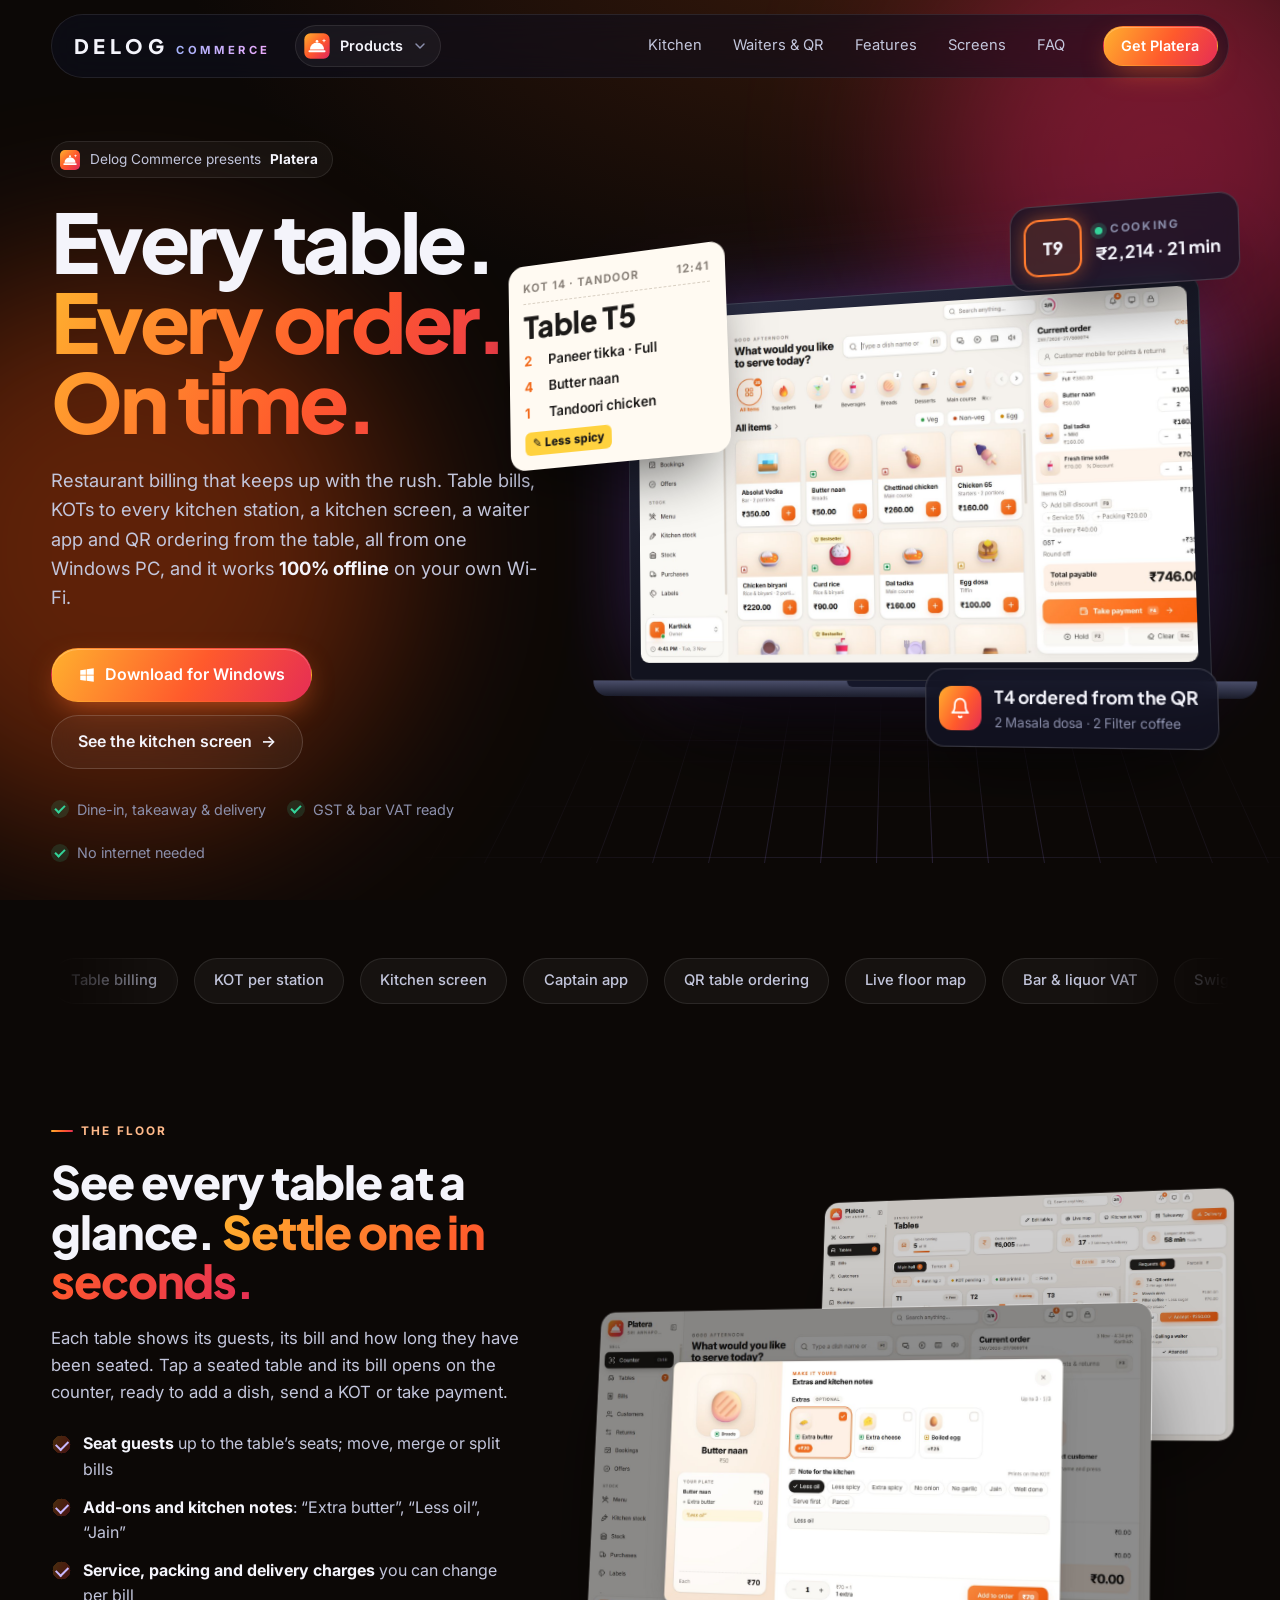
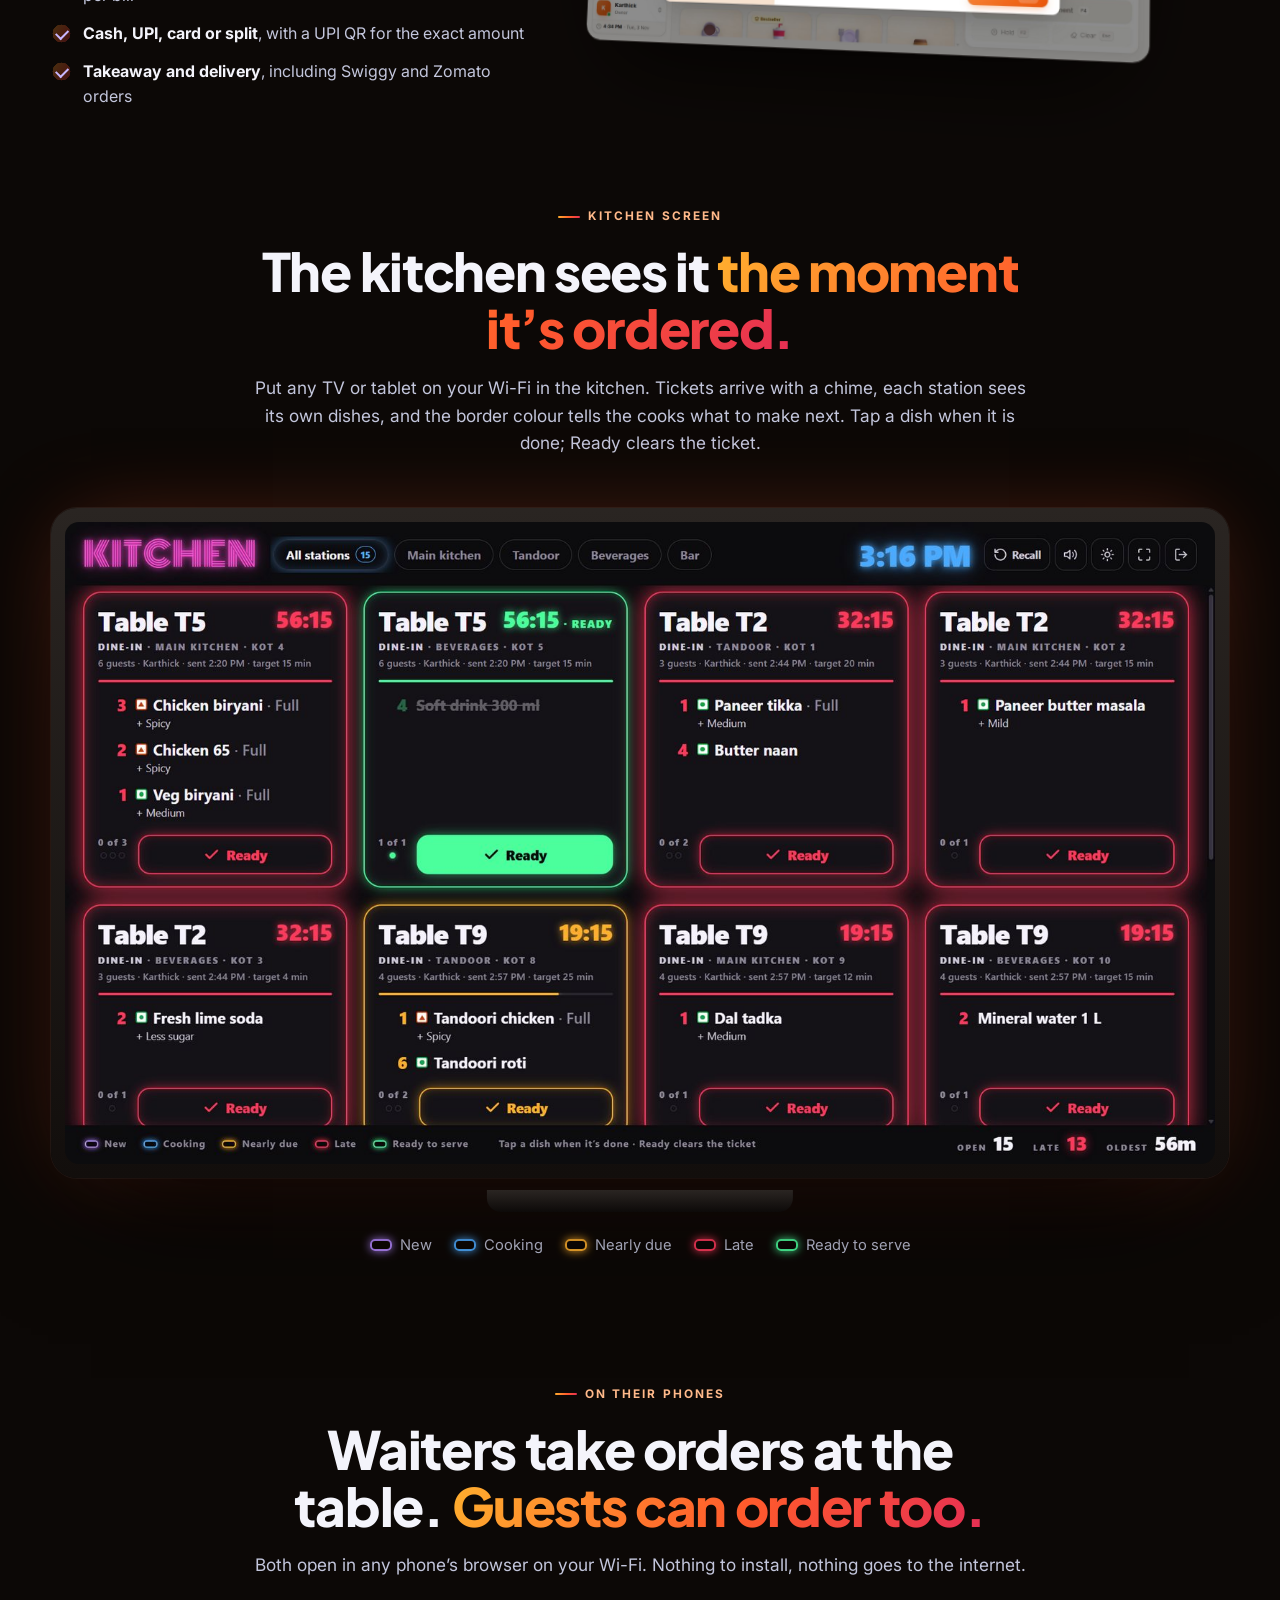
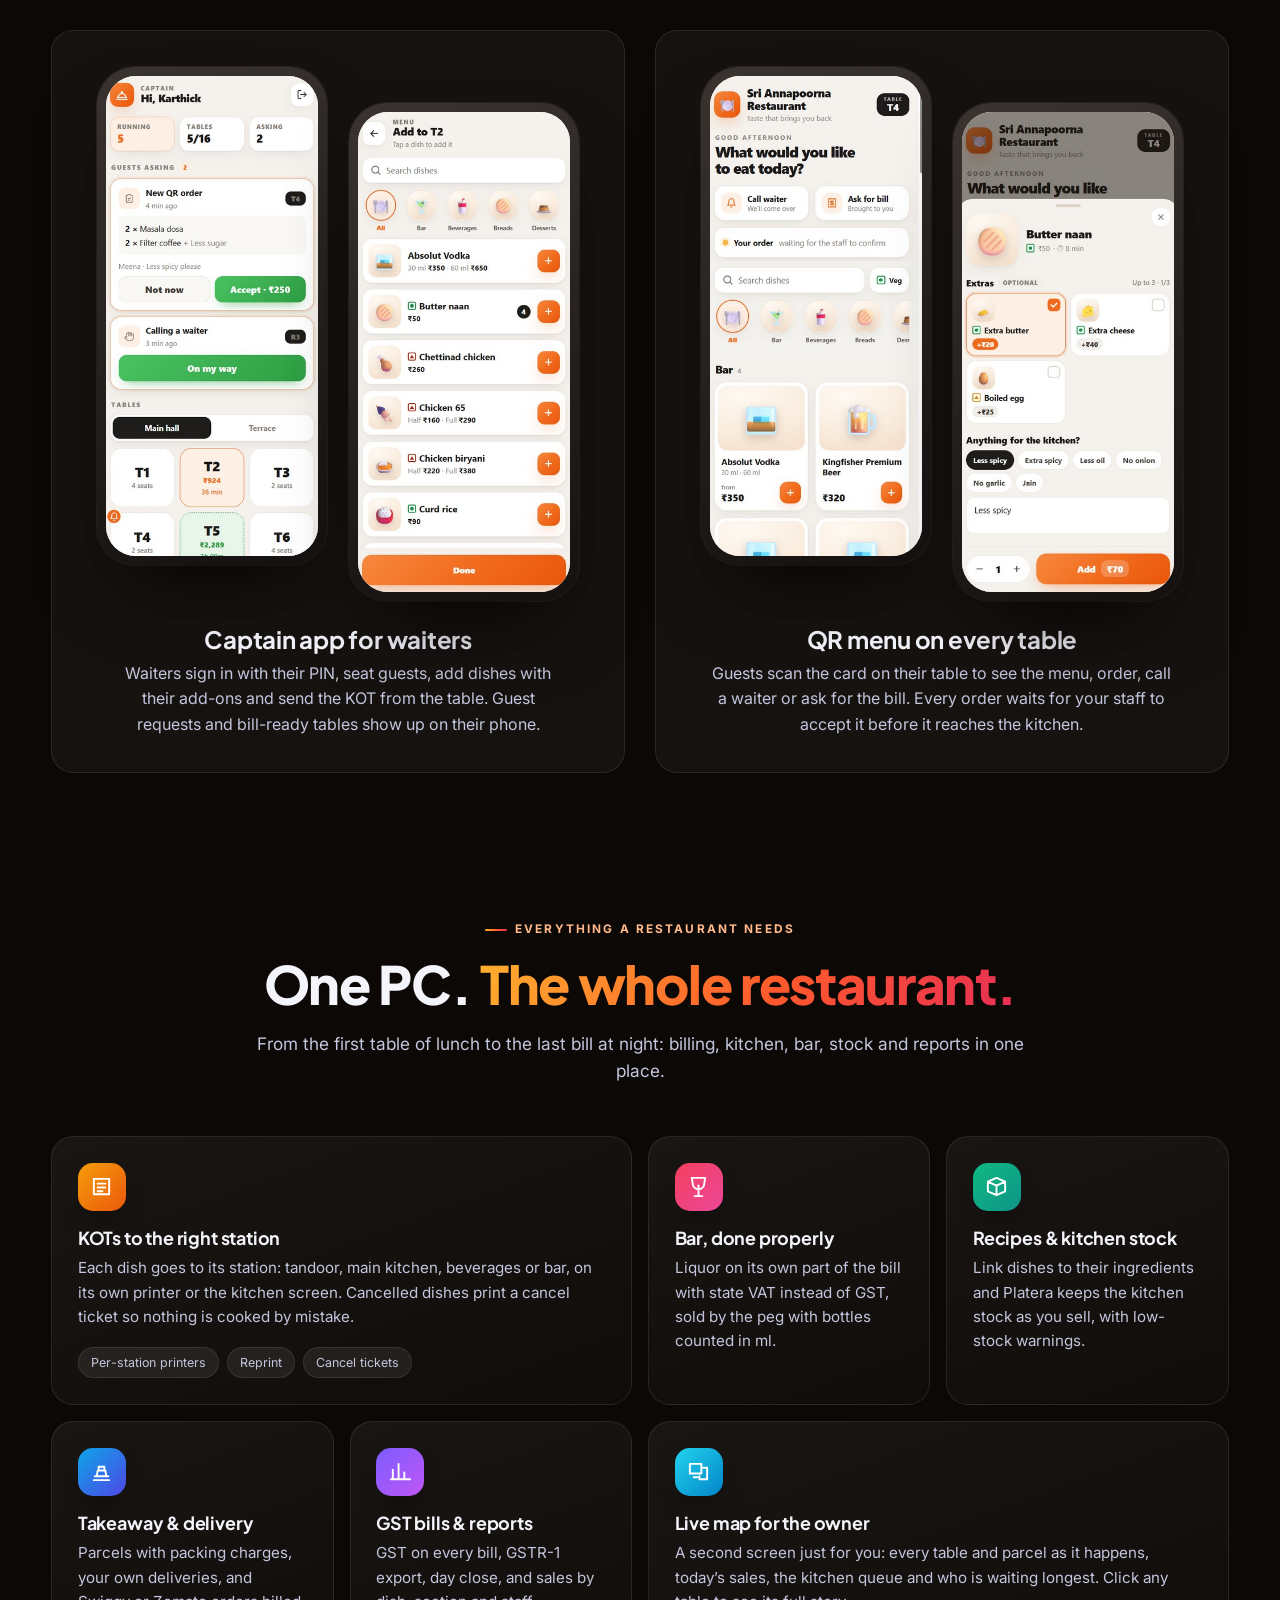
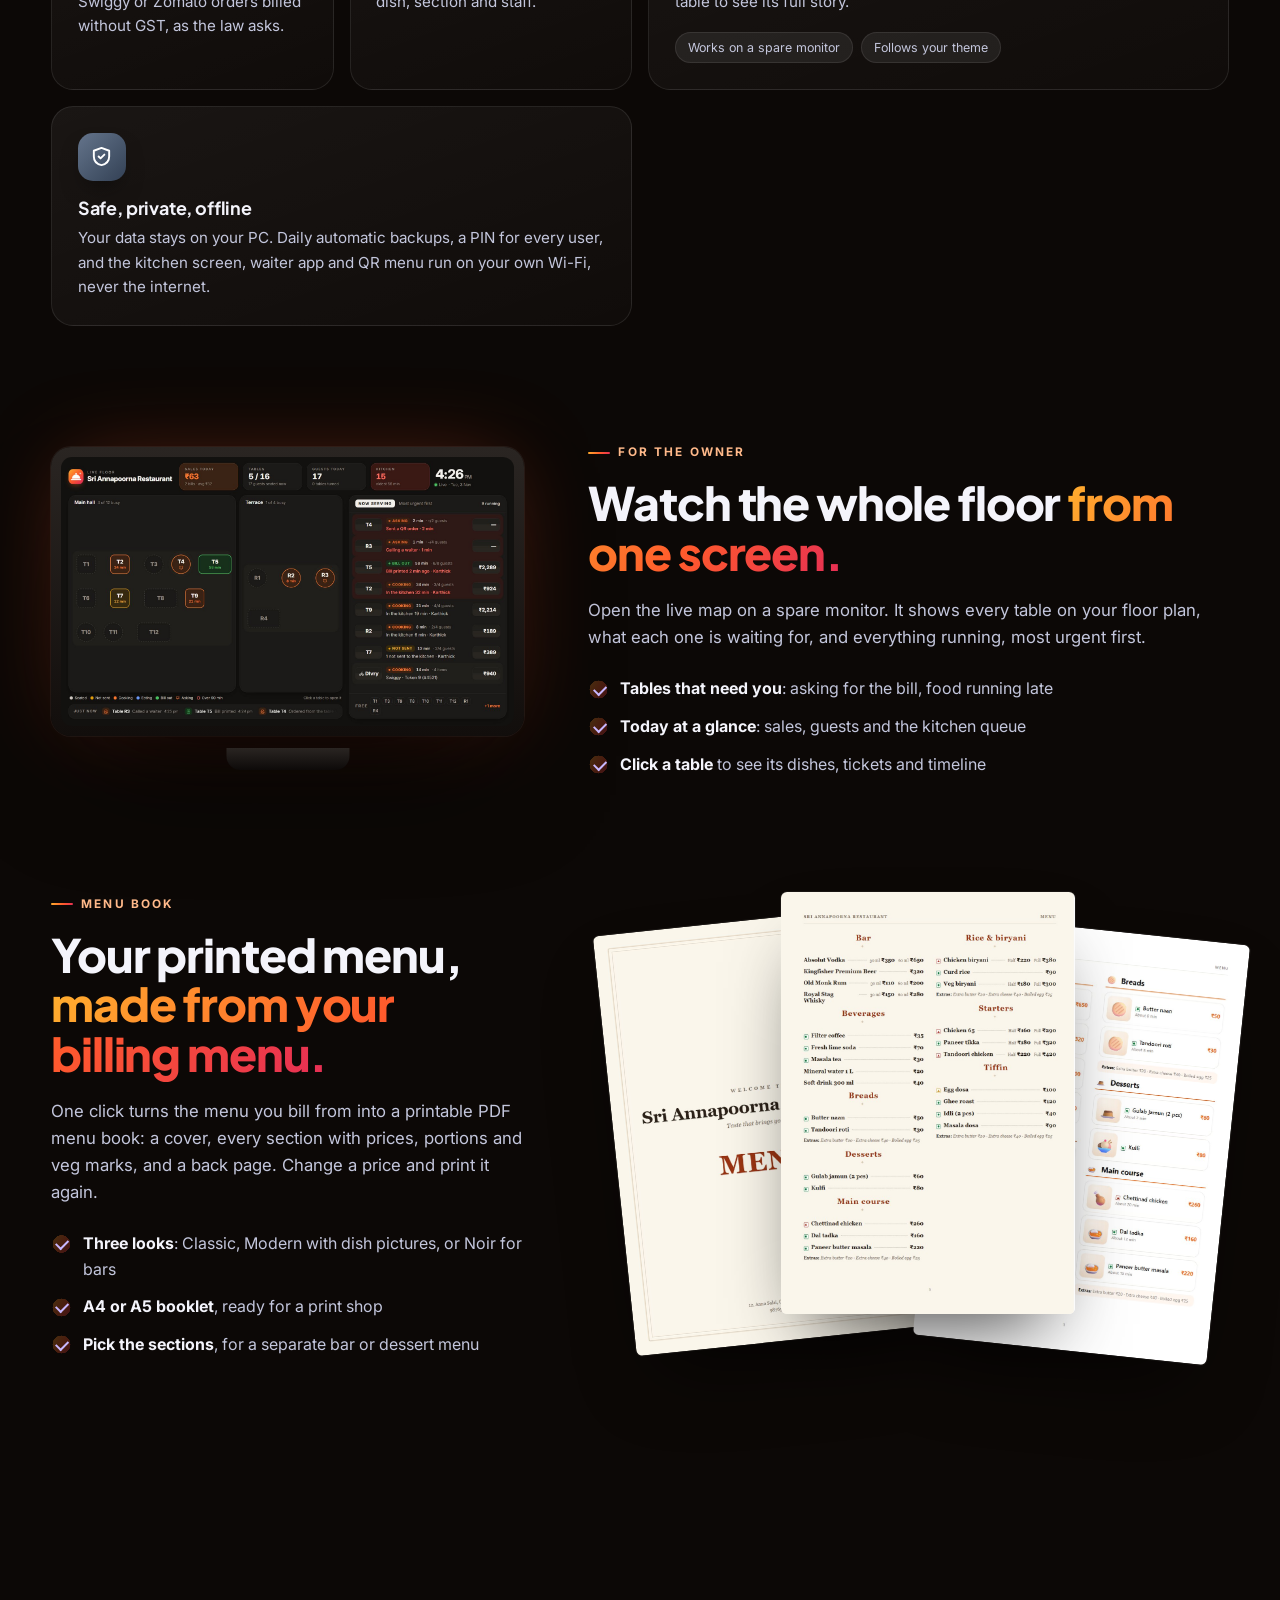
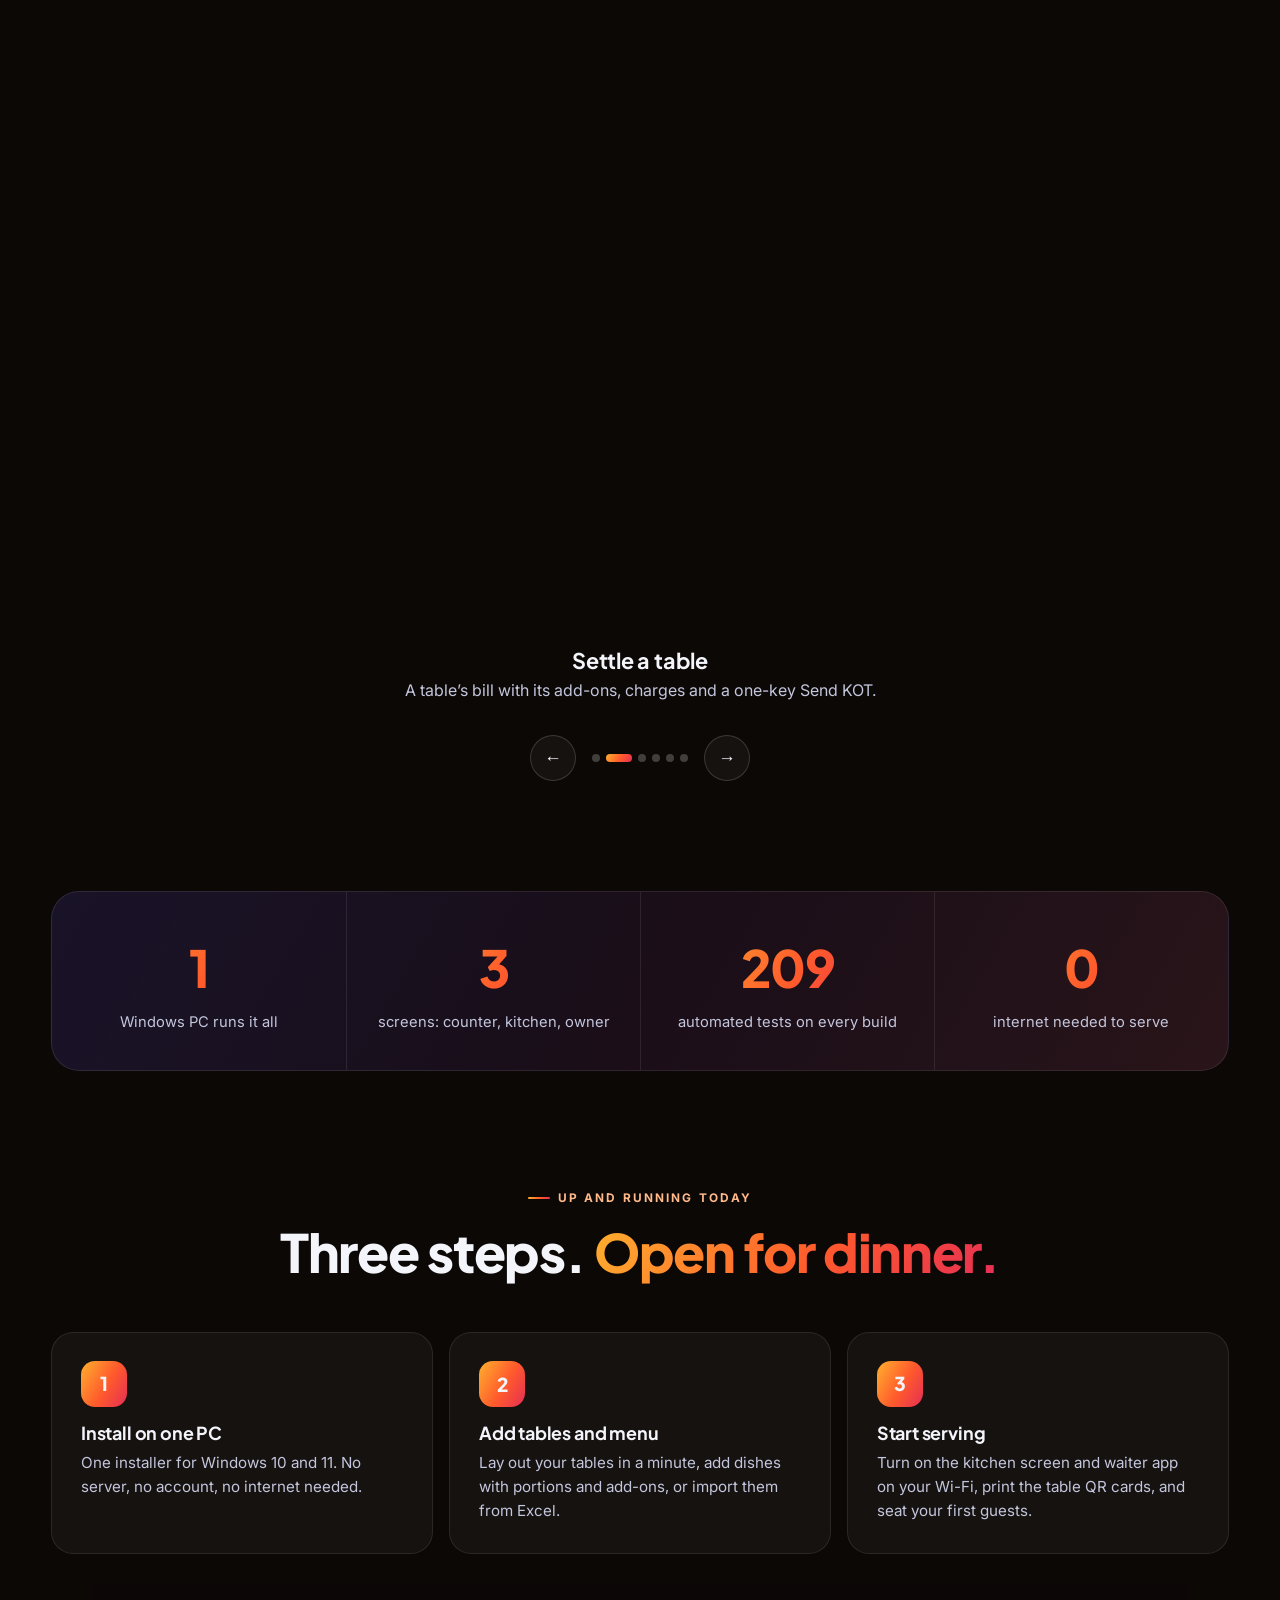
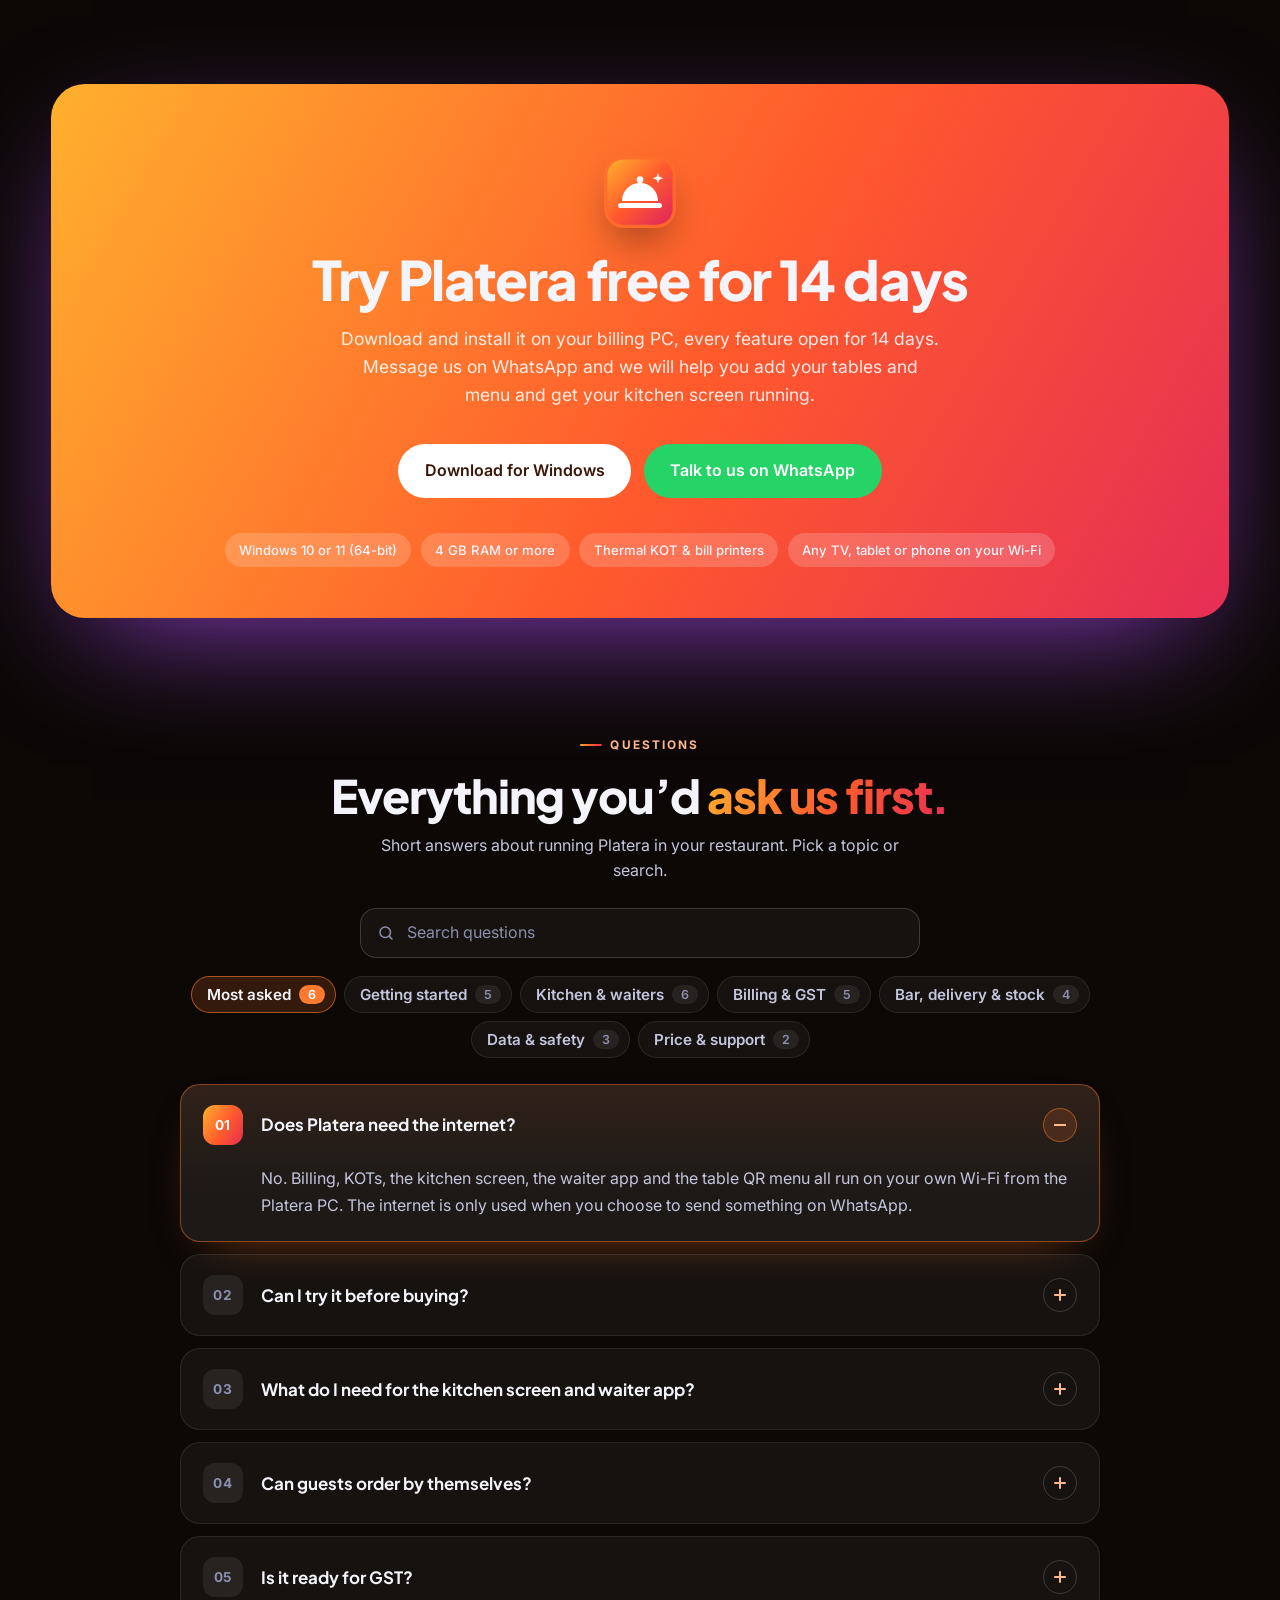
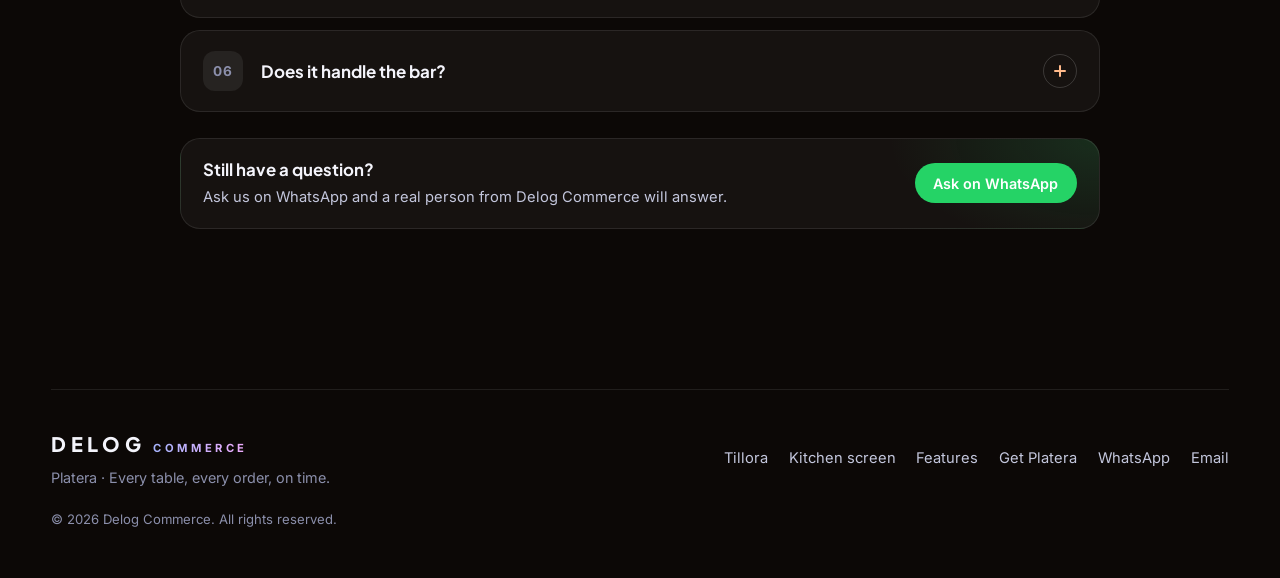
==== commit 961e81cd: "Add files via upload" ====
--- a/platera.html
+++ b/platera.html
@@ -1,386 +1,386 @@
-<!doctype html>
-<html lang="en">
-  <head>
-    <meta charset="utf-8" />
-    <meta name="viewport" content="width=device-width, initial-scale=1" />
-    <title>Platera by Delog Commerce · Restaurant billing that keeps up with the rush</title>
-    <meta name="description" content="Platera is a restaurant POS for Windows: table billing, KOTs to every kitchen station, a kitchen screen, a waiter app and QR ordering from the table. GST and bar VAT ready, and it works fully offline on your own Wi-Fi." />
-    <meta property="og:title" content="Platera by Delog Commerce" />
-    <meta property="og:description" content="Every table. Every order. On time. Restaurant billing, kitchen screen, waiter app and table QR ordering, all offline." />
-    <meta property="og:image" content="assets/platera/counter-home.jpg" />
-    <meta name="theme-color" content="#0c0806" />
-    <link rel="icon" href="assets/platera-icon.svg" type="image/svg+xml" />
-    <link rel="preconnect" href="https://fonts.googleapis.com" />
-    <link rel="preconnect" href="https://fonts.gstatic.com" crossorigin />
-    <link href="https://fonts.googleapis.com/css2?family=Inter:wght@400;500;600&family=Plus+Jakarta+Sans:wght@500;600;700;800&display=swap" rel="stylesheet" />
-    <link rel="stylesheet" href="styles.css" />
-    <link rel="stylesheet" href="platera.css" />
-  </head>
-  <body class="platera">
-    <div class="aurora" aria-hidden="true"><span></span><span></span><span></span></div>
-
-    <!-- ===== Navigation ===== -->
-    <header class="nav" id="top">
-      <a class="brand" href="index.html" aria-label="Delog Commerce home">
-        <span class="brand-word">DELOG</span><span class="brand-div">Commerce</span>
-      </a>
-      <div class="pmenu" data-product="platera">
-        <button class="pmenu-btn" type="button" aria-expanded="false" aria-haspopup="true" aria-controls="pmenu-panel"></button>
-        <div class="pmenu-panel" id="pmenu-panel" hidden></div>
-      </div>
-      <nav class="nav-links" aria-label="Main">
-        <a href="#kitchen">Kitchen</a>
-        <a href="#phones">Waiters &amp; QR</a>
-        <a href="#features">Features</a>
-        <a href="#screens">Screens</a>
-        <a href="#faq">FAQ</a>
-      </nav>
-      <a class="btn btn-primary btn-sm" href="#get">Get Platera</a>
-      <button class="nav-menu" aria-label="Open menu" aria-expanded="false"><span></span><span></span></button>
-    </header>
-
-    <main>
-      <!-- ===== Hero ===== -->
-      <section class="hero" id="platera">
-        <div class="hero-copy reveal">
-          <div class="eyebrow"><img src="assets/platera-icon.svg" alt="" width="22" height="22" /> Delog Commerce presents <b>Platera</b></div>
-          <h1>Every table. <span class="grad">Every order. On time.</span></h1>
-          <p class="lead">Restaurant billing that keeps up with the rush. Table bills, KOTs to every kitchen station, a kitchen screen, a waiter app and QR ordering from the table, all from one Windows PC, and it works <b>100% offline</b> on your own Wi-Fi.</p>
-          <div class="cta-row">
-            <a class="btn btn-primary btn-lg" data-platera-download href="#get">
-              <svg viewBox="0 0 24 24" aria-hidden="true"><path d="M3 5.5 10.5 4.5v7H3zM11.5 4.3 21 3v8.5h-9.5zM3 12.5h7.5v7L3 18.5zM11.5 12.5H21V21l-9.5-1.3z" fill="currentColor" /></svg>
-              <span data-platera-label>Get early access</span>
-            </a>
-            <a class="btn btn-ghost btn-lg" href="#kitchen">See the kitchen screen <span aria-hidden="true">→</span></a>
-          </div>
-          <ul class="trust">
-            <li><i></i>Dine-in, takeaway &amp; delivery</li>
-            <li><i></i>GST &amp; bar VAT ready</li>
-            <li><i></i>No internet needed</li>
-          </ul>
-        </div>
-
-        <div class="stage reveal" data-tilt-stage>
-          <div class="floor" aria-hidden="true"></div>
-          <div class="scene">
-            <div class="laptop">
-              <div class="lid">
-                <div class="bezel"><img src="assets/platera/counter-home.jpg" alt="Platera counter: dishes with food pictures, sections and a bill in progress" /></div>
-              </div>
-              <div class="base"><span></span></div>
-            </div>
-
-            <div class="float f-kot" aria-hidden="true">
-              <div class="k-head"><span>KOT 14 · TANDOOR</span><span>12:41</span></div>
-              <div class="k-table">Table T5</div>
-              <div class="k-item"><b>2</b> Paneer tikka · Full</div>
-              <div class="k-item"><b>4</b> Butter naan</div>
-              <div class="k-item"><b>1</b> Tandoori chicken</div>
-              <span class="k-note">✎ Less spicy</span>
-            </div>
-
-            <div class="float f-table" aria-hidden="true">
-              <span class="t-top">T9</span>
-              <div><div class="f-label"><i class="dot"></i>COOKING</div><div class="f-mid">₹2,214 · 21 min</div></div>
-            </div>
-
-            <div class="float f-qr-order" aria-hidden="true">
-              <span class="bell"><svg viewBox="0 0 24 24" fill="none" stroke="currentColor" stroke-width="2" stroke-linecap="round" stroke-linejoin="round"><path d="M6 8a6 6 0 0 1 12 0c0 7 3 9 3 9H3s3-2 3-9" /><path d="M10.3 21a1.94 1.94 0 0 0 3.4 0" /></svg></span>
-              <div><div class="f-mid">T4 ordered from the QR</div><div class="f-small">2 Masala dosa · 2 Filter coffee</div></div>
-            </div>
-          </div>
-        </div>
-      </section>
-
-      <!-- ===== Marquee ===== -->
-      <div class="marquee" aria-hidden="true">
-        <div class="marquee-track">
-          <span>Table billing</span><span>KOT per station</span><span>Kitchen screen</span><span>Captain app</span><span>QR table ordering</span><span>Live floor map</span><span>Bar &amp; liquor VAT</span><span>Swiggy &amp; Zomato orders</span><span>Menu book PDF</span><span>Works offline</span>
-          <span>Table billing</span><span>KOT per station</span><span>Kitchen screen</span><span>Captain app</span><span>QR table ordering</span><span>Live floor map</span><span>Bar &amp; liquor VAT</span><span>Swiggy &amp; Zomato orders</span><span>Menu book PDF</span><span>Works offline</span>
-        </div>
-      </div>
-
-      <!-- ===== Tables & counter ===== -->
-      <section class="split" id="tables">
-        <div class="split-copy reveal">
-          <div class="kicker">The floor</div>
-          <h2>See every table at a glance. <span class="grad">Settle one in seconds.</span></h2>
-          <p>Each table shows its guests, its bill and how long they have been seated. Tap a seated table and its bill opens on the counter, ready to add a dish, send a KOT or take payment.</p>
-          <ul class="ticks">
-            <li><b>Seat guests</b> up to the table’s seats; move, merge or split bills</li>
-            <li><b>Add-ons and kitchen notes</b>: “Extra butter”, “Less oil”, “Jain”</li>
-            <li><b>Service, packing and delivery charges</b> you can change per bill</li>
-            <li><b>Cash, UPI, card or split</b>, with a UPI QR for the exact amount</li>
-            <li><b>Takeaway and delivery</b>, including Swiggy and Zomato orders</li>
-          </ul>
-        </div>
-        <div class="stack reveal" data-tilt>
-          <img class="stack-back" src="assets/platera/tables.jpg" alt="Tables page with each table drawn as a table top, its bill and minutes seated, and guest requests on the side" loading="lazy" />
-          <img class="stack-front" src="assets/platera/addons.jpg" alt="Add-ons window for Butter naan with extra butter picked and a Less oil note" loading="lazy" />
-        </div>
-      </section>
-
-      <!-- ===== Kitchen screen ===== -->
-      <section class="showcase" id="kitchen">
-        <div class="section-head reveal">
-          <div class="kicker">Kitchen screen</div>
-          <h2>The kitchen sees it <span class="grad">the moment it’s ordered.</span></h2>
-          <p>Put any TV or tablet on your Wi-Fi in the kitchen. Tickets arrive with a chime, each station sees its own dishes, and the border colour tells the cooks what to make next. Tap a dish when it is done; Ready clears the ticket.</p>
-        </div>
-        <div class="tv reveal"><img src="assets/platera/kitchen.jpg" alt="Kitchen screen: tickets for each table with glowing borders by urgency, timers and Ready buttons" loading="lazy" /></div>
-        <div class="legend reveal">
-          <span><i style="--c: #b388ff"></i>New</span>
-          <span><i style="--c: #4dabff"></i>Cooking</span>
-          <span><i style="--c: #ffb02e"></i>Nearly due</span>
-          <span><i style="--c: #ff3b5c"></i>Late</span>
-          <span><i style="--c: #4cff9d"></i>Ready to serve</span>
-        </div>
-      </section>
-
-      <!-- ===== Phones ===== -->
-      <section class="phones-wrap" id="phones">
-        <div class="section-head reveal">
-          <div class="kicker">On their phones</div>
-          <h2>Waiters take orders at the table. <span class="grad">Guests can order too.</span></h2>
-          <p>Both open in any phone’s browser on your Wi-Fi. Nothing to install, nothing goes to the internet.</p>
-        </div>
-        <div class="phones">
-          <article class="phone-card reveal">
-            <div class="phone-pair">
-              <div class="phone"><div class="screen"><img src="assets/platera/captain-tables.jpg" alt="Captain app: tables, guest requests and running bills" loading="lazy" /></div></div>
-              <div class="phone"><div class="screen"><img src="assets/platera/captain-menu.jpg" alt="Captain app menu with dishes and sections" loading="lazy" /></div></div>
-            </div>
-            <div>
-              <h3>Captain app for waiters</h3>
-              <p>Waiters sign in with their PIN, seat guests, add dishes with their add-ons and send the KOT from the table. Guest requests and bill-ready tables show up on their phone.</p>
-            </div>
-          </article>
-          <article class="phone-card reveal">
-            <div class="phone-pair">
-              <div class="phone"><div class="screen"><img src="assets/platera/guest-menu.jpg" alt="Table QR menu: the restaurant's menu with sections, dish pictures and prices" loading="lazy" /></div></div>
-              <div class="phone"><div class="screen"><img src="assets/platera/guest-dish.jpg" alt="Guest adding Butter naan with extra butter and a Less spicy note" loading="lazy" /></div></div>
-            </div>
-            <div>
-              <h3>QR menu on every table</h3>
-              <p>Guests scan the card on their table to see the menu, order, call a waiter or ask for the bill. Every order waits for your staff to accept it before it reaches the kitchen.</p>
-            </div>
-          </article>
-        </div>
-      </section>
-
-      <!-- ===== Features bento ===== -->
-      <section class="features" id="features">
-        <div class="section-head reveal">
-          <div class="kicker">Everything a restaurant needs</div>
-          <h2>One PC. <span class="grad">The whole restaurant.</span></h2>
-          <p>From the first table of lunch to the last bill at night: billing, kitchen, bar, stock and reports in one place.</p>
-        </div>
-        <div class="bento">
-          <article class="card c-wide reveal" data-tilt>
-            <div class="ico i-amber"><svg viewBox="0 0 24 24"><path d="M4 4h16v16H4z M8 9h8 M8 13h8 M8 17h5" /></svg></div>
-            <h3>KOTs to the right station</h3>
-            <p>Each dish goes to its station: tandoor, main kitchen, beverages or bar, on its own printer or the kitchen screen. Cancelled dishes print a cancel ticket so nothing is cooked by mistake.</p>
-            <div class="chips"><span>Per-station printers</span><span>Reprint</span><span>Cancel tickets</span></div>
-          </article>
-          <article class="card reveal" data-tilt>
-            <div class="ico i-pink"><svg viewBox="0 0 24 24"><path d="M8 22h8 M12 11v11 M5 3h14l-1 6a6 6 0 0 1-12 0z" /></svg></div>
-            <h3>Bar, done properly</h3>
-            <p>Liquor on its own part of the bill with state VAT instead of GST, sold by the peg with bottles counted in ml.</p>
-          </article>
-          <article class="card reveal" data-tilt>
-            <div class="ico i-green"><svg viewBox="0 0 24 24"><path d="M3 7l9-4 9 4-9 4zM3 7v10l9 4 9-4V7M12 11v10" /></svg></div>
-            <h3>Recipes &amp; kitchen stock</h3>
-            <p>Link dishes to their ingredients and Platera keeps the kitchen stock as you sell, with low-stock warnings.</p>
-          </article>
-          <article class="card reveal" data-tilt>
-            <div class="ico i-blue"><svg viewBox="0 0 24 24"><path d="M5 17h14 M7 17l1-6h8l1 6 M9 11V7h6v4 M4 21h16" /></svg></div>
-            <h3>Takeaway &amp; delivery</h3>
-            <p>Parcels with packing charges, your own deliveries, and Swiggy or Zomato orders billed without GST, as the law asks.</p>
-          </article>
-          <article class="card reveal" data-tilt>
-            <div class="ico i-violet"><svg viewBox="0 0 24 24"><path d="M4 20V10M10 20V4M16 20v-7M22 20H2" /></svg></div>
-            <h3>GST bills &amp; reports</h3>
-            <p>GST on every bill, GSTR-1 export, day close, and sales by dish, section and staff.</p>
-          </article>
-          <article class="card c-wide reveal" data-tilt>
-            <div class="ico i-cyan"><svg viewBox="0 0 24 24"><path d="M3 4h12v10H3zM17 8h4v12h-8v-3M7 18h4" /></svg></div>
-            <h3>Live map for the owner</h3>
-            <p>A second screen just for you: every table and parcel as it happens, today’s sales, the kitchen queue and who is waiting longest. Click any table to see its full story.</p>
-            <div class="chips"><span>Works on a spare monitor</span><span>Follows your theme</span></div>
-          </article>
-          <article class="card c-wide reveal" data-tilt>
-            <div class="ico i-slate"><svg viewBox="0 0 24 24"><path d="M12 3l8 3v6c0 5-3.5 8-8 9-4.5-1-8-4-8-9V6z M9 12l2 2 4-4" /></svg></div>
-            <h3>Safe, private, offline</h3>
-            <p>Your data stays on your PC. Daily automatic backups, a PIN for every user, and the kitchen screen, waiter app and QR menu run on your own Wi-Fi, never the internet.</p>
-          </article>
-        </div>
-      </section>
-
-      <!-- ===== Live map ===== -->
-      <section class="split" id="live">
-        <div class="tv tv-side reveal"><img src="assets/platera/live-map.jpg" alt="Owner's live map: tables on the floor plan beside a list of everything running, most urgent first" loading="lazy" /></div>
-        <div class="split-copy reveal">
-          <div class="kicker">For the owner</div>
-          <h2>Watch the whole floor <span class="grad">from one screen.</span></h2>
-          <p>Open the live map on a spare monitor. It shows every table on your floor plan, what each one is waiting for, and everything running, most urgent first.</p>
-          <ul class="ticks">
-            <li><b>Tables that need you</b>: asking for the bill, food running late</li>
-            <li><b>Today at a glance</b>: sales, guests and the kitchen queue</li>
-            <li><b>Click a table</b> to see its dishes, tickets and timeline</li>
-          </ul>
-        </div>
-      </section>
-
-      <!-- ===== Menu book ===== -->
-      <section class="split" id="menu-book">
-        <div class="split-copy reveal">
-          <div class="kicker">Menu book</div>
-          <h2>Your printed menu, <span class="grad">made from your billing menu.</span></h2>
-          <p>One click turns the menu you bill from into a printable PDF menu book: a cover, every section with prices, portions and veg marks, and a back page. Change a price and print it again.</p>
-          <ul class="ticks">
-            <li><b>Three looks</b>: Classic, Modern with dish pictures, or Noir for bars</li>
-            <li><b>A4 or A5 booklet</b>, ready for a print shop</li>
-            <li><b>Pick the sections</b>, for a separate bar or dessert menu</li>
-          </ul>
-        </div>
-        <div class="book reveal">
-          <img src="assets/platera/menu-book-cover.jpg" alt="Menu book cover" loading="lazy" />
-          <img src="assets/platera/menu-book-classic.jpg" alt="Menu book page in the Classic look" loading="lazy" />
-          <img src="assets/platera/menu-book-modern.jpg" alt="Menu book page in the Modern look with dish pictures" loading="lazy" />
-        </div>
-      </section>
-
-      <!-- ===== Screens carousel ===== -->
-      <section class="screens" id="screens">
-        <div class="section-head reveal">
-          <div class="kicker">Take a look</div>
-          <h2>Built for the <span class="grad">dinner rush.</span></h2>
-          <p>Every screen is made for speed when every table is full.</p>
-        </div>
-        <div class="coverflow reveal" tabindex="0" aria-roledescription="carousel" aria-label="Platera screenshots">
-          <figure data-title="The counter" data-text="Dishes with pictures and veg marks, sections in a row, the bill on the right."><img src="assets/platera/counter-home.jpg" alt="Counter" loading="lazy" /></figure>
-          <figure data-title="Settle a table" data-text="A table’s bill with its add-ons, charges and a one-key Send KOT."><img src="assets/platera/counter.jpg" alt="Counter settling a table" loading="lazy" /></figure>
-          <figure data-title="Tables" data-text="Every table, its bill and its time, with guest requests on the side."><img src="assets/platera/tables.jpg" alt="Tables" loading="lazy" /></figure>
-          <figure class="dark" data-title="Kitchen screen" data-text="Tickets by urgency, a chime for new ones, Ready in one tap."><img src="assets/platera/kitchen.jpg" alt="Kitchen screen" loading="lazy" /></figure>
-          <figure data-title="Live map" data-text="The whole floor on the owner’s screen, most urgent first."><img src="assets/platera/live-map.jpg" alt="Live map" loading="lazy" /></figure>
-          <figure data-title="Add-ons and notes" data-text="Extras with their prices and quick kitchen notes."><img src="assets/platera/addons.jpg" alt="Add-ons window" loading="lazy" /></figure>
-        </div>
-        <div class="cf-caption" aria-live="polite"><h3></h3><p></p></div>
-        <div class="cf-controls">
-          <button class="cf-btn" data-cf="-1" aria-label="Previous screenshot">←</button>
-          <div class="cf-dots"></div>
-          <button class="cf-btn" data-cf="1" aria-label="Next screenshot">→</button>
-        </div>
-      </section>
-
-      <!-- ===== Numbers ===== -->
-      <section class="numbers reveal">
-        <div class="num"><b data-count="1">1</b><span>Windows PC runs it all</span></div>
-        <div class="num"><b data-count="3">3</b><span>screens: counter, kitchen, owner</span></div>
-        <div class="num"><b data-count="209">209</b><span>automated tests on every build</span></div>
-        <div class="num"><b data-count="0">0</b><span>internet needed to serve</span></div>
-      </section>
-
-      <!-- ===== Steps ===== -->
-      <section class="steps-wrap">
-        <div class="section-head reveal">
-          <div class="kicker">Up and running today</div>
-          <h2>Three steps. <span class="grad">Open for dinner.</span></h2>
-        </div>
-        <div class="steps">
-          <div class="step reveal" data-tilt><span class="step-n">1</span><h3>Install on one PC</h3><p>One installer for Windows 10 and 11. No server, no account, no internet needed.</p></div>
-          <div class="step reveal" data-tilt><span class="step-n">2</span><h3>Add tables and menu</h3><p>Lay out your tables in a minute, add dishes with portions and add-ons, or import them from Excel.</p></div>
-          <div class="step reveal" data-tilt><span class="step-n">3</span><h3>Start serving</h3><p>Turn on the kitchen screen and waiter app on your Wi-Fi, print the table QR cards, and seat your first guests.</p></div>
-        </div>
-      </section>
-
-      <!-- ===== Get Platera ===== -->
-      <section class="cta reveal" id="get">
-        <div class="cta-card">
-          <div class="cta-glow" aria-hidden="true"></div>
-          <img src="assets/platera-icon.svg" alt="" width="72" height="72" class="cta-icon" />
-          <div class="soon" data-platera-soon>Early access</div>
-          <h2 data-platera-heading>Bring Platera to your restaurant</h2>
-          <p data-platera-text>Message us on WhatsApp and we will set you up with early access, help you add your tables and menu, and get your kitchen screen running.</p>
-          <div class="cta-row center">
-            <a class="btn btn-white btn-lg" data-platera-download data-platera-only href="#">Download for Windows</a>
-            <a class="btn btn-wa btn-lg" data-whatsapp="platera" href="#">Talk to us on WhatsApp</a>
-          </div>
-          <div class="reqs">
-            <span>Windows 10 or 11 (64-bit)</span><span>4 GB RAM or more</span><span>Thermal KOT &amp; bill printers</span><span>Any TV, tablet or phone on your Wi-Fi</span>
-          </div>
-        </div>
-      </section>
-
-      <!-- ===== FAQ ===== -->
-      <section class="faq2" id="faq">
-        <div class="faq-side reveal">
-          <div class="kicker">Questions</div>
-          <h2>Everything you’d <span class="grad">ask us first.</span></h2>
-          <p>Short answers about running Platera in your restaurant. Pick a topic or search.</p>
-          <label class="faq-search">
-            <svg viewBox="0 0 24 24" aria-hidden="true"><circle cx="11" cy="11" r="7" /><path d="m20 20-3.5-3.5" /></svg>
-            <input type="search" placeholder="Search questions" data-faq-search aria-label="Search questions" />
-          </label>
-          <div class="faq-topics" role="tablist" aria-label="Topics">
-            <button type="button" class="on" data-topic="popular" role="tab" aria-selected="true">Most asked<span data-topic-count="popular"></span></button>
-            <button type="button" class="" data-topic="start" role="tab" aria-selected="false">Getting started<span data-topic-count="start"></span></button>
-            <button type="button" class="" data-topic="kitchen" role="tab" aria-selected="false">Kitchen &amp; waiters<span data-topic-count="kitchen"></span></button>
-            <button type="button" class="" data-topic="billing" role="tab" aria-selected="false">Billing &amp; GST<span data-topic-count="billing"></span></button>
-            <button type="button" class="" data-topic="bar" role="tab" aria-selected="false">Bar, delivery &amp; stock<span data-topic-count="bar"></span></button>
-            <button type="button" class="" data-topic="data" role="tab" aria-selected="false">Data &amp; safety<span data-topic-count="data"></span></button>
-            <button type="button" class="" data-topic="plans" role="tab" aria-selected="false">Price &amp; support<span data-topic-count="plans"></span></button>
-          </div>
-        </div>
-        <div class="faq-items">
-          <details class="qa" data-popular data-topic="start"><summary><span class="qn"></span><span class="qt">Does Platera need the internet?</span><span class="qi" aria-hidden="true"></span></summary><div class="qa-a"><p>No. Billing, KOTs, the kitchen screen, the waiter app and the table QR menu all run on your own Wi-Fi from the Platera PC. The internet is only used when you choose to send something on WhatsApp.</p></div></details>
-          <details class="qa" data-topic="start"><summary><span class="qn"></span><span class="qt">What computer do I need?</span><span class="qi" aria-hidden="true"></span></summary><div class="qa-a"><p>One Windows 10 or 11 PC (64-bit) with 4 GB of RAM or more runs everything. Kitchen screens, waiters’ phones and guests’ phones simply open Platera in their browser over your Wi-Fi.</p></div></details>
-          <details class="qa" data-topic="start"><summary><span class="qn"></span><span class="qt">How long does setup take?</span><span class="qi" aria-hidden="true"></span></summary><div class="qa-a"><p>Most restaurants are billing the same day. Lay out your tables (Platera can make the first floor for you), add your dishes with their portions and add-ons, and set your printers.</p></div></details>
-          <details class="qa" data-topic="start"><summary><span class="qn"></span><span class="qt">Can I bring my menu from Excel?</span><span class="qi" aria-hidden="true"></span></summary><div class="qa-a"><p>Yes. Download the ready template from the Menu page, fill in your dishes and prices, and import it. Sections, portions and GST come in with it.</p></div></details>
-          <details class="qa" data-popular data-topic="start"><summary><span class="qn"></span><span class="qt">Can I try it before buying?</span><span class="qi" aria-hidden="true"></span></summary><div class="qa-a"><p>Yes. Every new install starts with a 14-day free trial with every feature switched on, and nothing you add during the trial is lost when you buy.</p></div></details>
-          <details class="qa" data-popular data-topic="kitchen"><summary><span class="qn"></span><span class="qt">What do I need for the kitchen screen and waiter app?</span><span class="qi" aria-hidden="true"></span></summary><div class="qa-a"><p>Any TV, tablet or phone with a browser on the same Wi-Fi as the Platera PC. Turn on the shop network in Settings, open the link it shows, and sign in with a PIN.</p></div></details>
-          <details class="qa" data-topic="kitchen"><summary><span class="qn"></span><span class="qt">Can each kitchen station get its own tickets?</span><span class="qi" aria-hidden="true"></span></summary><div class="qa-a"><p>Yes. Each dish goes to its station, such as tandoor, main kitchen, beverages or bar, on that station’s printer or on the kitchen screen, where each station can see only its own tickets.</p></div></details>
-          <details class="qa" data-topic="kitchen"><summary><span class="qn"></span><span class="qt">What happens when a dish is cancelled after it’s sent?</span><span class="qi" aria-hidden="true"></span></summary><div class="qa-a"><p>Platera prints a cancel ticket for that station, and the kitchen screen shows the dish struck out in red, so nothing is cooked by mistake. The reason is kept for your records.</p></div></details>
-          <details class="qa" data-topic="kitchen"><summary><span class="qn"></span><span class="qt">How does the kitchen know what to cook first?</span><span class="qi" aria-hidden="true"></span></summary><div class="qa-a"><p>Tickets are ordered oldest first, and each one glows by urgency: blue while cooking on time, amber when nearly due, red when late, and green when every dish is ready to serve.</p></div></details>
-          <details class="qa" data-popular data-topic="kitchen"><summary><span class="qn"></span><span class="qt">Can guests order by themselves?</span><span class="qi" aria-hidden="true"></span></summary><div class="qa-a"><p>Yes, if you turn on the table QR. Guests scan the card on their table, see your menu and send an order, call a waiter or ask for the bill.</p></div></details>
-          <details class="qa" data-topic="kitchen"><summary><span class="qn"></span><span class="qt">What stops misuse of the table QR?</span><span class="qi" aria-hidden="true"></span></summary><div class="qa-a"><p>Every guest order waits for your staff to accept it before it reaches the kitchen. Each table has its own secret code, there is a limit on how often a table can ask, and one click makes new codes if cards are copied.</p></div></details>
-          <details class="qa" data-popular data-topic="billing"><summary><span class="qn"></span><span class="qt">Is it ready for GST?</span><span class="qi" aria-hidden="true"></span></summary><div class="qa-a"><p>Yes. Bills show CGST and SGST, prices can include GST or add it on top, and you can export GSTR-1 and close each day with a summary for your accountant.</p></div></details>
-          <details class="qa" data-topic="billing"><summary><span class="qn"></span><span class="qt">Can I add a service charge?</span><span class="qi" aria-hidden="true"></span></summary><div class="qa-a"><p>Yes, and only when the guest agrees, as the rules ask. Packing and delivery charges work the same way, and you can change any of them on a single bill.</p></div></details>
-          <details class="qa" data-topic="billing"><summary><span class="qn"></span><span class="qt">Can I move, merge or split a table’s bill?</span><span class="qi" aria-hidden="true"></span></summary><div class="qa-a"><p>Yes. Move guests to another table, merge two tables into one bill, or split some dishes onto a separate bill when friends pay apart.</p></div></details>
-          <details class="qa" data-topic="billing"><summary><span class="qn"></span><span class="qt">How can guests pay?</span><span class="qi" aria-hidden="true"></span></summary><div class="qa-a"><p>Cash with change worked out, UPI with a QR for the exact amount, card, or a split across them.</p></div></details>
-          <details class="qa" data-topic="billing"><summary><span class="qn"></span><span class="qt">Can I print a menu card for the tables?</span><span class="qi" aria-hidden="true"></span></summary><div class="qa-a"><p>Yes. Menu → More → Menu book makes a printable PDF menu from the dishes you bill from, in a Classic, Modern or Noir look, A4 or A5.</p></div></details>
-          <details class="qa" data-popular data-topic="bar"><summary><span class="qn"></span><span class="qt">Does it handle the bar?</span><span class="qi" aria-hidden="true"></span></summary><div class="qa-a"><p>Yes. Liquor is billed on its own part of the bill with state VAT instead of GST, sold by the peg or bottle, with stock kept in ml.</p></div></details>
-          <details class="qa" data-topic="bar"><summary><span class="qn"></span><span class="qt">What about Swiggy and Zomato orders?</span><span class="qi" aria-hidden="true"></span></summary><div class="qa-a"><p>Bill them as delivery orders. Platera leaves GST off those bills, since the platform pays it, and reports them separately for GSTR-1.</p></div></details>
-          <details class="qa" data-topic="bar"><summary><span class="qn"></span><span class="qt">Does it do takeaway and my own deliveries?</span><span class="qi" aria-hidden="true"></span></summary><div class="qa-a"><p>Yes. Parcels get a token number and a packing charge, and your own deliveries can carry a delivery charge with the customer’s address on the order.</p></div></details>
-          <details class="qa" data-topic="bar"><summary><span class="qn"></span><span class="qt">Does it track kitchen stock?</span><span class="qi" aria-hidden="true"></span></summary><div class="qa-a"><p>Yes. Link each dish to its recipe and Platera takes the ingredients out of kitchen stock as you sell, warning you when something runs low.</p></div></details>
-          <details class="qa" data-topic="data"><summary><span class="qn"></span><span class="qt">Where is my data kept? Is it safe?</span><span class="qi" aria-hidden="true"></span></summary><div class="qa-a"><p>On your own PC, never on our servers. Platera backs it up automatically to a folder you choose, such as a pen drive or a synced folder.</p></div></details>
-          <details class="qa" data-topic="data"><summary><span class="qn"></span><span class="qt">Can my staff see sales and reports?</span><span class="qi" aria-hidden="true"></span></summary><div class="qa-a"><p>Only if you let them. Every user signs in with their own PIN, and reports, prices and settings stay with the owner.</p></div></details>
-          <details class="qa" data-topic="data"><summary><span class="qn"></span><span class="qt">Which printers work?</span><span class="qi" aria-hidden="true"></span></summary><div class="qa-a"><p>Any 80 mm or 58 mm thermal printer and A4 printer installed on Windows. Each kitchen station can have its own KOT printer.</p></div></details>
-          <details class="qa" data-topic="plans"><summary><span class="qn"></span><span class="qt">How is Platera priced?</span><span class="qi" aria-hidden="true"></span></summary><div class="qa-a"><p>Choose a yearly or a lifetime license after your trial. Ask us on WhatsApp for the price for your restaurant; your key works on the PC it is activated on.</p></div></details>
-          <details class="qa" data-topic="plans"><summary><span class="qn"></span><span class="qt">Will you help me set it up?</span><span class="qi" aria-hidden="true"></span></summary><div class="qa-a"><p>Yes. Message us on WhatsApp and we will help you add your tables and menu, connect your printers and get the kitchen screen running.</p></div></details>
-          <p class="faq-empty" hidden>No question matches that. <a data-whatsapp="platera" href="#">Ask us on WhatsApp</a> instead.</p>
-        </div>
-        <div class="faq-help">
-          <div>
-            <b>Still have a question?</b>
-            <p>Ask us on WhatsApp and a real person from Delog Commerce will answer.</p>
-          </div>
-          <a class="btn btn-wa btn-sm" data-whatsapp="platera" href="#">Ask on WhatsApp</a>
-        </div>
-      </section>
-    </main>
-
-    <footer class="footer">
-      <div class="f-brand">
-        <a class="brand" href="index.html"><span class="brand-word">DELOG</span><span class="brand-div">Commerce</span></a>
-        <p>Platera · Every table, every order, on time.</p>
-      </div>
-      <div class="f-links">
-        <a href="index.html">Tillora</a><a href="#kitchen">Kitchen screen</a><a href="#features">Features</a><a href="#get">Get Platera</a><a data-whatsapp="platera" href="#">WhatsApp</a><a data-email href="#">Email</a>
-      </div>
-      <p class="f-copy">© <span data-year>2026</span> Delog Commerce. All rights reserved.</p>
-    </footer>
-
-    <script src="main.js" defer></script>
-  </body>
-</html>
+<!doctype html>
+<html lang="en">
+  <head>
+    <meta charset="utf-8" />
+    <meta name="viewport" content="width=device-width, initial-scale=1" />
+    <title>Platera by Delog Commerce · Restaurant billing that keeps up with the rush</title>
+    <meta name="description" content="Platera is a restaurant POS for Windows: table billing, KOTs to every kitchen station, a kitchen screen, a waiter app and QR ordering from the table. GST and bar VAT ready, and it works fully offline on your own Wi-Fi." />
+    <meta property="og:title" content="Platera by Delog Commerce" />
+    <meta property="og:description" content="Every table. Every order. On time. Restaurant billing, kitchen screen, waiter app and table QR ordering, all offline." />
+    <meta property="og:image" content="assets/platera/counter-home.jpg" />
+    <meta name="theme-color" content="#0c0806" />
+    <link rel="icon" href="assets/platera-icon.svg" type="image/svg+xml" />
+    <link rel="preconnect" href="https://fonts.googleapis.com" />
+    <link rel="preconnect" href="https://fonts.gstatic.com" crossorigin />
+    <link href="https://fonts.googleapis.com/css2?family=Inter:wght@400;500;600&family=Plus+Jakarta+Sans:wght@500;600;700;800&display=swap" rel="stylesheet" />
+    <link rel="stylesheet" href="styles.css" />
+    <link rel="stylesheet" href="platera.css" />
+  </head>
+  <body class="platera">
+    <div class="aurora" aria-hidden="true"><span></span><span></span><span></span></div>
+
+    <!-- ===== Navigation ===== -->
+    <header class="nav" id="top">
+      <a class="brand" href="index.html" aria-label="Delog Commerce home">
+        <span class="brand-word">DELOG</span><span class="brand-div">Commerce</span>
+      </a>
+      <div class="pmenu" data-product="platera">
+        <button class="pmenu-btn" type="button" aria-expanded="false" aria-haspopup="true" aria-controls="pmenu-panel"></button>
+        <div class="pmenu-panel" id="pmenu-panel" hidden></div>
+      </div>
+      <nav class="nav-links" aria-label="Main">
+        <a href="#kitchen">Kitchen</a>
+        <a href="#phones">Waiters &amp; QR</a>
+        <a href="#features">Features</a>
+        <a href="#screens">Screens</a>
+        <a href="#faq">FAQ</a>
+      </nav>
+      <a class="btn btn-primary btn-sm" data-platera-download href="#get">Get Platera</a>
+      <button class="nav-menu" aria-label="Open menu" aria-expanded="false"><span></span><span></span></button>
+    </header>
+
+    <main>
+      <!-- ===== Hero ===== -->
+      <section class="hero" id="platera">
+        <div class="hero-copy reveal">
+          <div class="eyebrow"><img src="assets/platera-icon.svg" alt="" width="22" height="22" /> Delog Commerce presents <b>Platera</b></div>
+          <h1>Every table. <span class="grad">Every order. On time.</span></h1>
+          <p class="lead">Restaurant billing that keeps up with the rush. Table bills, KOTs to every kitchen station, a kitchen screen, a waiter app and QR ordering from the table, all from one Windows PC, and it works <b>100% offline</b> on your own Wi-Fi.</p>
+          <div class="cta-row">
+            <a class="btn btn-primary btn-lg" data-platera-download href="#get">
+              <svg viewBox="0 0 24 24" aria-hidden="true"><path d="M3 5.5 10.5 4.5v7H3zM11.5 4.3 21 3v8.5h-9.5zM3 12.5h7.5v7L3 18.5zM11.5 12.5H21V21l-9.5-1.3z" fill="currentColor" /></svg>
+              <span data-platera-label>Get early access</span>
+            </a>
+            <a class="btn btn-ghost btn-lg" href="#kitchen">See the kitchen screen <span aria-hidden="true">→</span></a>
+          </div>
+          <ul class="trust">
+            <li><i></i>Dine-in, takeaway &amp; delivery</li>
+            <li><i></i>GST &amp; bar VAT ready</li>
+            <li><i></i>No internet needed</li>
+          </ul>
+        </div>
+
+        <div class="stage reveal" data-tilt-stage>
+          <div class="floor" aria-hidden="true"></div>
+          <div class="scene">
+            <div class="laptop">
+              <div class="lid">
+                <div class="bezel"><img src="assets/platera/counter-home.jpg" alt="Platera counter: dishes with food pictures, sections and a bill in progress" /></div>
+              </div>
+              <div class="base"><span></span></div>
+            </div>
+
+            <div class="float f-kot" aria-hidden="true">
+              <div class="k-head"><span>KOT 14 · TANDOOR</span><span>12:41</span></div>
+              <div class="k-table">Table T5</div>
+              <div class="k-item"><b>2</b> Paneer tikka · Full</div>
+              <div class="k-item"><b>4</b> Butter naan</div>
+              <div class="k-item"><b>1</b> Tandoori chicken</div>
+              <span class="k-note">✎ Less spicy</span>
+            </div>
+
+            <div class="float f-table" aria-hidden="true">
+              <span class="t-top">T9</span>
+              <div><div class="f-label"><i class="dot"></i>COOKING</div><div class="f-mid">₹2,214 · 21 min</div></div>
+            </div>
+
+            <div class="float f-qr-order" aria-hidden="true">
+              <span class="bell"><svg viewBox="0 0 24 24" fill="none" stroke="currentColor" stroke-width="2" stroke-linecap="round" stroke-linejoin="round"><path d="M6 8a6 6 0 0 1 12 0c0 7 3 9 3 9H3s3-2 3-9" /><path d="M10.3 21a1.94 1.94 0 0 0 3.4 0" /></svg></span>
+              <div><div class="f-mid">T4 ordered from the QR</div><div class="f-small">2 Masala dosa · 2 Filter coffee</div></div>
+            </div>
+          </div>
+        </div>
+      </section>
+
+      <!-- ===== Marquee ===== -->
+      <div class="marquee" aria-hidden="true">
+        <div class="marquee-track">
+          <span>Table billing</span><span>KOT per station</span><span>Kitchen screen</span><span>Captain app</span><span>QR table ordering</span><span>Live floor map</span><span>Bar &amp; liquor VAT</span><span>Swiggy &amp; Zomato orders</span><span>Menu book PDF</span><span>Works offline</span>
+          <span>Table billing</span><span>KOT per station</span><span>Kitchen screen</span><span>Captain app</span><span>QR table ordering</span><span>Live floor map</span><span>Bar &amp; liquor VAT</span><span>Swiggy &amp; Zomato orders</span><span>Menu book PDF</span><span>Works offline</span>
+        </div>
+      </div>
+
+      <!-- ===== Tables & counter ===== -->
+      <section class="split" id="tables">
+        <div class="split-copy reveal">
+          <div class="kicker">The floor</div>
+          <h2>See every table at a glance. <span class="grad">Settle one in seconds.</span></h2>
+          <p>Each table shows its guests, its bill and how long they have been seated. Tap a seated table and its bill opens on the counter, ready to add a dish, send a KOT or take payment.</p>
+          <ul class="ticks">
+            <li><b>Seat guests</b> up to the table’s seats; move, merge or split bills</li>
+            <li><b>Add-ons and kitchen notes</b>: “Extra butter”, “Less oil”, “Jain”</li>
+            <li><b>Service, packing and delivery charges</b> you can change per bill</li>
+            <li><b>Cash, UPI, card or split</b>, with a UPI QR for the exact amount</li>
+            <li><b>Takeaway and delivery</b>, including Swiggy and Zomato orders</li>
+          </ul>
+        </div>
+        <div class="stack reveal" data-tilt>
+          <img class="stack-back" src="assets/platera/tables.jpg" alt="Tables page with each table drawn as a table top, its bill and minutes seated, and guest requests on the side" loading="lazy" />
+          <img class="stack-front" src="assets/platera/addons.jpg" alt="Add-ons window for Butter naan with extra butter picked and a Less oil note" loading="lazy" />
+        </div>
+      </section>
+
+      <!-- ===== Kitchen screen ===== -->
+      <section class="showcase" id="kitchen">
+        <div class="section-head reveal">
+          <div class="kicker">Kitchen screen</div>
+          <h2>The kitchen sees it <span class="grad">the moment it’s ordered.</span></h2>
+          <p>Put any TV or tablet on your Wi-Fi in the kitchen. Tickets arrive with a chime, each station sees its own dishes, and the border colour tells the cooks what to make next. Tap a dish when it is done; Ready clears the ticket.</p>
+        </div>
+        <div class="tv reveal"><img src="assets/platera/kitchen.jpg" alt="Kitchen screen: tickets for each table with glowing borders by urgency, timers and Ready buttons" loading="lazy" /></div>
+        <div class="legend reveal">
+          <span><i style="--c: #b388ff"></i>New</span>
+          <span><i style="--c: #4dabff"></i>Cooking</span>
+          <span><i style="--c: #ffb02e"></i>Nearly due</span>
+          <span><i style="--c: #ff3b5c"></i>Late</span>
+          <span><i style="--c: #4cff9d"></i>Ready to serve</span>
+        </div>
+      </section>
+
+      <!-- ===== Phones ===== -->
+      <section class="phones-wrap" id="phones">
+        <div class="section-head reveal">
+          <div class="kicker">On their phones</div>
+          <h2>Waiters take orders at the table. <span class="grad">Guests can order too.</span></h2>
+          <p>Both open in any phone’s browser on your Wi-Fi. Nothing to install, nothing goes to the internet.</p>
+        </div>
+        <div class="phones">
+          <article class="phone-card reveal">
+            <div class="phone-pair">
+              <div class="phone"><div class="screen"><img src="assets/platera/captain-tables.jpg" alt="Captain app: tables, guest requests and running bills" loading="lazy" /></div></div>
+              <div class="phone"><div class="screen"><img src="assets/platera/captain-menu.jpg" alt="Captain app menu with dishes and sections" loading="lazy" /></div></div>
+            </div>
+            <div>
+              <h3>Captain app for waiters</h3>
+              <p>Waiters sign in with their PIN, seat guests, add dishes with their add-ons and send the KOT from the table. Guest requests and bill-ready tables show up on their phone.</p>
+            </div>
+          </article>
+          <article class="phone-card reveal">
+            <div class="phone-pair">
+              <div class="phone"><div class="screen"><img src="assets/platera/guest-menu.jpg" alt="Table QR menu: the restaurant's menu with sections, dish pictures and prices" loading="lazy" /></div></div>
+              <div class="phone"><div class="screen"><img src="assets/platera/guest-dish.jpg" alt="Guest adding Butter naan with extra butter and a Less spicy note" loading="lazy" /></div></div>
+            </div>
+            <div>
+              <h3>QR menu on every table</h3>
+              <p>Guests scan the card on their table to see the menu, order, call a waiter or ask for the bill. Every order waits for your staff to accept it before it reaches the kitchen.</p>
+            </div>
+          </article>
+        </div>
+      </section>
+
+      <!-- ===== Features bento ===== -->
+      <section class="features" id="features">
+        <div class="section-head reveal">
+          <div class="kicker">Everything a restaurant needs</div>
+          <h2>One PC. <span class="grad">The whole restaurant.</span></h2>
+          <p>From the first table of lunch to the last bill at night: billing, kitchen, bar, stock and reports in one place.</p>
+        </div>
+        <div class="bento">
+          <article class="card c-wide reveal" data-tilt>
+            <div class="ico i-amber"><svg viewBox="0 0 24 24"><path d="M4 4h16v16H4z M8 9h8 M8 13h8 M8 17h5" /></svg></div>
+            <h3>KOTs to the right station</h3>
+            <p>Each dish goes to its station: tandoor, main kitchen, beverages or bar, on its own printer or the kitchen screen. Cancelled dishes print a cancel ticket so nothing is cooked by mistake.</p>
+            <div class="chips"><span>Per-station printers</span><span>Reprint</span><span>Cancel tickets</span></div>
+          </article>
+          <article class="card reveal" data-tilt>
+            <div class="ico i-pink"><svg viewBox="0 0 24 24"><path d="M8 22h8 M12 11v11 M5 3h14l-1 6a6 6 0 0 1-12 0z" /></svg></div>
+            <h3>Bar, done properly</h3>
+            <p>Liquor on its own part of the bill with state VAT instead of GST, sold by the peg with bottles counted in ml.</p>
+          </article>
+          <article class="card reveal" data-tilt>
+            <div class="ico i-green"><svg viewBox="0 0 24 24"><path d="M3 7l9-4 9 4-9 4zM3 7v10l9 4 9-4V7M12 11v10" /></svg></div>
+            <h3>Recipes &amp; kitchen stock</h3>
+            <p>Link dishes to their ingredients and Platera keeps the kitchen stock as you sell, with low-stock warnings.</p>
+          </article>
+          <article class="card reveal" data-tilt>
+            <div class="ico i-blue"><svg viewBox="0 0 24 24"><path d="M5 17h14 M7 17l1-6h8l1 6 M9 11V7h6v4 M4 21h16" /></svg></div>
+            <h3>Takeaway &amp; delivery</h3>
+            <p>Parcels with packing charges, your own deliveries, and Swiggy or Zomato orders billed without GST, as the law asks.</p>
+          </article>
+          <article class="card reveal" data-tilt>
+            <div class="ico i-violet"><svg viewBox="0 0 24 24"><path d="M4 20V10M10 20V4M16 20v-7M22 20H2" /></svg></div>
+            <h3>GST bills &amp; reports</h3>
+            <p>GST on every bill, GSTR-1 export, day close, and sales by dish, section and staff.</p>
+          </article>
+          <article class="card c-wide reveal" data-tilt>
+            <div class="ico i-cyan"><svg viewBox="0 0 24 24"><path d="M3 4h12v10H3zM17 8h4v12h-8v-3M7 18h4" /></svg></div>
+            <h3>Live map for the owner</h3>
+            <p>A second screen just for you: every table and parcel as it happens, today’s sales, the kitchen queue and who is waiting longest. Click any table to see its full story.</p>
+            <div class="chips"><span>Works on a spare monitor</span><span>Follows your theme</span></div>
+          </article>
+          <article class="card c-wide reveal" data-tilt>
+            <div class="ico i-slate"><svg viewBox="0 0 24 24"><path d="M12 3l8 3v6c0 5-3.5 8-8 9-4.5-1-8-4-8-9V6z M9 12l2 2 4-4" /></svg></div>
+            <h3>Safe, private, offline</h3>
+            <p>Your data stays on your PC. Daily automatic backups, a PIN for every user, and the kitchen screen, waiter app and QR menu run on your own Wi-Fi, never the internet.</p>
+          </article>
+        </div>
+      </section>
+
+      <!-- ===== Live map ===== -->
+      <section class="split" id="live">
+        <div class="tv tv-side reveal"><img src="assets/platera/live-map.jpg" alt="Owner's live map: tables on the floor plan beside a list of everything running, most urgent first" loading="lazy" /></div>
+        <div class="split-copy reveal">
+          <div class="kicker">For the owner</div>
+          <h2>Watch the whole floor <span class="grad">from one screen.</span></h2>
+          <p>Open the live map on a spare monitor. It shows every table on your floor plan, what each one is waiting for, and everything running, most urgent first.</p>
+          <ul class="ticks">
+            <li><b>Tables that need you</b>: asking for the bill, food running late</li>
+            <li><b>Today at a glance</b>: sales, guests and the kitchen queue</li>
+            <li><b>Click a table</b> to see its dishes, tickets and timeline</li>
+          </ul>
+        </div>
+      </section>
+
+      <!-- ===== Menu book ===== -->
+      <section class="split" id="menu-book">
+        <div class="split-copy reveal">
+          <div class="kicker">Menu book</div>
+          <h2>Your printed menu, <span class="grad">made from your billing menu.</span></h2>
+          <p>One click turns the menu you bill from into a printable PDF menu book: a cover, every section with prices, portions and veg marks, and a back page. Change a price and print it again.</p>
+          <ul class="ticks">
+            <li><b>Three looks</b>: Classic, Modern with dish pictures, or Noir for bars</li>
+            <li><b>A4 or A5 booklet</b>, ready for a print shop</li>
+            <li><b>Pick the sections</b>, for a separate bar or dessert menu</li>
+          </ul>
+        </div>
+        <div class="book reveal">
+          <img src="assets/platera/menu-book-cover.jpg" alt="Menu book cover" loading="lazy" />
+          <img src="assets/platera/menu-book-classic.jpg" alt="Menu book page in the Classic look" loading="lazy" />
+          <img src="assets/platera/menu-book-modern.jpg" alt="Menu book page in the Modern look with dish pictures" loading="lazy" />
+        </div>
+      </section>
+
+      <!-- ===== Screens carousel ===== -->
+      <section class="screens" id="screens">
+        <div class="section-head reveal">
+          <div class="kicker">Take a look</div>
+          <h2>Built for the <span class="grad">dinner rush.</span></h2>
+          <p>Every screen is made for speed when every table is full.</p>
+        </div>
+        <div class="coverflow reveal" tabindex="0" aria-roledescription="carousel" aria-label="Platera screenshots">
+          <figure data-title="The counter" data-text="Dishes with pictures and veg marks, sections in a row, the bill on the right."><img src="assets/platera/counter-home.jpg" alt="Counter" loading="lazy" /></figure>
+          <figure data-title="Settle a table" data-text="A table’s bill with its add-ons, charges and a one-key Send KOT."><img src="assets/platera/counter.jpg" alt="Counter settling a table" loading="lazy" /></figure>
+          <figure data-title="Tables" data-text="Every table, its bill and its time, with guest requests on the side."><img src="assets/platera/tables.jpg" alt="Tables" loading="lazy" /></figure>
+          <figure class="dark" data-title="Kitchen screen" data-text="Tickets by urgency, a chime for new ones, Ready in one tap."><img src="assets/platera/kitchen.jpg" alt="Kitchen screen" loading="lazy" /></figure>
+          <figure data-title="Live map" data-text="The whole floor on the owner’s screen, most urgent first."><img src="assets/platera/live-map.jpg" alt="Live map" loading="lazy" /></figure>
+          <figure data-title="Add-ons and notes" data-text="Extras with their prices and quick kitchen notes."><img src="assets/platera/addons.jpg" alt="Add-ons window" loading="lazy" /></figure>
+        </div>
+        <div class="cf-caption" aria-live="polite"><h3></h3><p></p></div>
+        <div class="cf-controls">
+          <button class="cf-btn" data-cf="-1" aria-label="Previous screenshot">←</button>
+          <div class="cf-dots"></div>
+          <button class="cf-btn" data-cf="1" aria-label="Next screenshot">→</button>
+        </div>
+      </section>
+
+      <!-- ===== Numbers ===== -->
+      <section class="numbers reveal">
+        <div class="num"><b data-count="1">1</b><span>Windows PC runs it all</span></div>
+        <div class="num"><b data-count="3">3</b><span>screens: counter, kitchen, owner</span></div>
+        <div class="num"><b data-count="209">209</b><span>automated tests on every build</span></div>
+        <div class="num"><b data-count="0">0</b><span>internet needed to serve</span></div>
+      </section>
+
+      <!-- ===== Steps ===== -->
+      <section class="steps-wrap">
+        <div class="section-head reveal">
+          <div class="kicker">Up and running today</div>
+          <h2>Three steps. <span class="grad">Open for dinner.</span></h2>
+        </div>
+        <div class="steps">
+          <div class="step reveal" data-tilt><span class="step-n">1</span><h3>Install on one PC</h3><p>One installer for Windows 10 and 11. No server, no account, no internet needed.</p></div>
+          <div class="step reveal" data-tilt><span class="step-n">2</span><h3>Add tables and menu</h3><p>Lay out your tables in a minute, add dishes with portions and add-ons, or import them from Excel.</p></div>
+          <div class="step reveal" data-tilt><span class="step-n">3</span><h3>Start serving</h3><p>Turn on the kitchen screen and waiter app on your Wi-Fi, print the table QR cards, and seat your first guests.</p></div>
+        </div>
+      </section>
+
+      <!-- ===== Get Platera ===== -->
+      <section class="cta reveal" id="get">
+        <div class="cta-card">
+          <div class="cta-glow" aria-hidden="true"></div>
+          <img src="assets/platera-icon.svg" alt="" width="72" height="72" class="cta-icon" />
+          <div class="soon" data-platera-soon>Early access</div>
+          <h2 data-platera-heading>Bring Platera to your restaurant</h2>
+          <p data-platera-text>Message us on WhatsApp and we will set you up with early access, help you add your tables and menu, and get your kitchen screen running.</p>
+          <div class="cta-row center">
+            <a class="btn btn-white btn-lg" data-platera-download data-platera-only href="#">Download for Windows</a>
+            <a class="btn btn-wa btn-lg" data-whatsapp="platera" href="#">Talk to us on WhatsApp</a>
+          </div>
+          <div class="reqs">
+            <span>Windows 10 or 11 (64-bit)</span><span>4 GB RAM or more</span><span>Thermal KOT &amp; bill printers</span><span>Any TV, tablet or phone on your Wi-Fi</span>
+          </div>
+        </div>
+      </section>
+
+      <!-- ===== FAQ ===== -->
+      <section class="faq2" id="faq">
+        <div class="faq-side reveal">
+          <div class="kicker">Questions</div>
+          <h2>Everything you’d <span class="grad">ask us first.</span></h2>
+          <p>Short answers about running Platera in your restaurant. Pick a topic or search.</p>
+          <label class="faq-search">
+            <svg viewBox="0 0 24 24" aria-hidden="true"><circle cx="11" cy="11" r="7" /><path d="m20 20-3.5-3.5" /></svg>
+            <input type="search" placeholder="Search questions" data-faq-search aria-label="Search questions" />
+          </label>
+          <div class="faq-topics" role="tablist" aria-label="Topics">
+            <button type="button" class="on" data-topic="popular" role="tab" aria-selected="true">Most asked<span data-topic-count="popular"></span></button>
+            <button type="button" class="" data-topic="start" role="tab" aria-selected="false">Getting started<span data-topic-count="start"></span></button>
+            <button type="button" class="" data-topic="kitchen" role="tab" aria-selected="false">Kitchen &amp; waiters<span data-topic-count="kitchen"></span></button>
+            <button type="button" class="" data-topic="billing" role="tab" aria-selected="false">Billing &amp; GST<span data-topic-count="billing"></span></button>
+            <button type="button" class="" data-topic="bar" role="tab" aria-selected="false">Bar, delivery &amp; stock<span data-topic-count="bar"></span></button>
+            <button type="button" class="" data-topic="data" role="tab" aria-selected="false">Data &amp; safety<span data-topic-count="data"></span></button>
+            <button type="button" class="" data-topic="plans" role="tab" aria-selected="false">Price &amp; support<span data-topic-count="plans"></span></button>
+          </div>
+        </div>
+        <div class="faq-items">
+          <details class="qa" data-popular data-topic="start"><summary><span class="qn"></span><span class="qt">Does Platera need the internet?</span><span class="qi" aria-hidden="true"></span></summary><div class="qa-a"><p>No. Billing, KOTs, the kitchen screen, the waiter app and the table QR menu all run on your own Wi-Fi from the Platera PC. The internet is only used when you choose to send something on WhatsApp.</p></div></details>
+          <details class="qa" data-topic="start"><summary><span class="qn"></span><span class="qt">What computer do I need?</span><span class="qi" aria-hidden="true"></span></summary><div class="qa-a"><p>One Windows 10 or 11 PC (64-bit) with 4 GB of RAM or more runs everything. Kitchen screens, waiters’ phones and guests’ phones simply open Platera in their browser over your Wi-Fi.</p></div></details>
+          <details class="qa" data-topic="start"><summary><span class="qn"></span><span class="qt">How long does setup take?</span><span class="qi" aria-hidden="true"></span></summary><div class="qa-a"><p>Most restaurants are billing the same day. Lay out your tables (Platera can make the first floor for you), add your dishes with their portions and add-ons, and set your printers.</p></div></details>
+          <details class="qa" data-topic="start"><summary><span class="qn"></span><span class="qt">Can I bring my menu from Excel?</span><span class="qi" aria-hidden="true"></span></summary><div class="qa-a"><p>Yes. Download the ready template from the Menu page, fill in your dishes and prices, and import it. Sections, portions and GST come in with it.</p></div></details>
+          <details class="qa" data-popular data-topic="start"><summary><span class="qn"></span><span class="qt">Can I try it before buying?</span><span class="qi" aria-hidden="true"></span></summary><div class="qa-a"><p>Yes. Every new install starts with a 14-day free trial with every feature switched on, and nothing you add during the trial is lost when you buy.</p></div></details>
+          <details class="qa" data-popular data-topic="kitchen"><summary><span class="qn"></span><span class="qt">What do I need for the kitchen screen and waiter app?</span><span class="qi" aria-hidden="true"></span></summary><div class="qa-a"><p>Any TV, tablet or phone with a browser on the same Wi-Fi as the Platera PC. Turn on the shop network in Settings, open the link it shows, and sign in with a PIN.</p></div></details>
+          <details class="qa" data-topic="kitchen"><summary><span class="qn"></span><span class="qt">Can each kitchen station get its own tickets?</span><span class="qi" aria-hidden="true"></span></summary><div class="qa-a"><p>Yes. Each dish goes to its station, such as tandoor, main kitchen, beverages or bar, on that station’s printer or on the kitchen screen, where each station can see only its own tickets.</p></div></details>
+          <details class="qa" data-topic="kitchen"><summary><span class="qn"></span><span class="qt">What happens when a dish is cancelled after it’s sent?</span><span class="qi" aria-hidden="true"></span></summary><div class="qa-a"><p>Platera prints a cancel ticket for that station, and the kitchen screen shows the dish struck out in red, so nothing is cooked by mistake. The reason is kept for your records.</p></div></details>
+          <details class="qa" data-topic="kitchen"><summary><span class="qn"></span><span class="qt">How does the kitchen know what to cook first?</span><span class="qi" aria-hidden="true"></span></summary><div class="qa-a"><p>Tickets are ordered oldest first, and each one glows by urgency: blue while cooking on time, amber when nearly due, red when late, and green when every dish is ready to serve.</p></div></details>
+          <details class="qa" data-popular data-topic="kitchen"><summary><span class="qn"></span><span class="qt">Can guests order by themselves?</span><span class="qi" aria-hidden="true"></span></summary><div class="qa-a"><p>Yes, if you turn on the table QR. Guests scan the card on their table, see your menu and send an order, call a waiter or ask for the bill.</p></div></details>
+          <details class="qa" data-topic="kitchen"><summary><span class="qn"></span><span class="qt">What stops misuse of the table QR?</span><span class="qi" aria-hidden="true"></span></summary><div class="qa-a"><p>Every guest order waits for your staff to accept it before it reaches the kitchen. Each table has its own secret code, there is a limit on how often a table can ask, and one click makes new codes if cards are copied.</p></div></details>
+          <details class="qa" data-popular data-topic="billing"><summary><span class="qn"></span><span class="qt">Is it ready for GST?</span><span class="qi" aria-hidden="true"></span></summary><div class="qa-a"><p>Yes. Bills show CGST and SGST, prices can include GST or add it on top, and you can export GSTR-1 and close each day with a summary for your accountant.</p></div></details>
+          <details class="qa" data-topic="billing"><summary><span class="qn"></span><span class="qt">Can I add a service charge?</span><span class="qi" aria-hidden="true"></span></summary><div class="qa-a"><p>Yes, and only when the guest agrees, as the rules ask. Packing and delivery charges work the same way, and you can change any of them on a single bill.</p></div></details>
+          <details class="qa" data-topic="billing"><summary><span class="qn"></span><span class="qt">Can I move, merge or split a table’s bill?</span><span class="qi" aria-hidden="true"></span></summary><div class="qa-a"><p>Yes. Move guests to another table, merge two tables into one bill, or split some dishes onto a separate bill when friends pay apart.</p></div></details>
+          <details class="qa" data-topic="billing"><summary><span class="qn"></span><span class="qt">How can guests pay?</span><span class="qi" aria-hidden="true"></span></summary><div class="qa-a"><p>Cash with change worked out, UPI with a QR for the exact amount, card, or a split across them.</p></div></details>
+          <details class="qa" data-topic="billing"><summary><span class="qn"></span><span class="qt">Can I print a menu card for the tables?</span><span class="qi" aria-hidden="true"></span></summary><div class="qa-a"><p>Yes. Menu → More → Menu book makes a printable PDF menu from the dishes you bill from, in a Classic, Modern or Noir look, A4 or A5.</p></div></details>
+          <details class="qa" data-popular data-topic="bar"><summary><span class="qn"></span><span class="qt">Does it handle the bar?</span><span class="qi" aria-hidden="true"></span></summary><div class="qa-a"><p>Yes. Liquor is billed on its own part of the bill with state VAT instead of GST, sold by the peg or bottle, with stock kept in ml.</p></div></details>
+          <details class="qa" data-topic="bar"><summary><span class="qn"></span><span class="qt">What about Swiggy and Zomato orders?</span><span class="qi" aria-hidden="true"></span></summary><div class="qa-a"><p>Bill them as delivery orders. Platera leaves GST off those bills, since the platform pays it, and reports them separately for GSTR-1.</p></div></details>
+          <details class="qa" data-topic="bar"><summary><span class="qn"></span><span class="qt">Does it do takeaway and my own deliveries?</span><span class="qi" aria-hidden="true"></span></summary><div class="qa-a"><p>Yes. Parcels get a token number and a packing charge, and your own deliveries can carry a delivery charge with the customer’s address on the order.</p></div></details>
+          <details class="qa" data-topic="bar"><summary><span class="qn"></span><span class="qt">Does it track kitchen stock?</span><span class="qi" aria-hidden="true"></span></summary><div class="qa-a"><p>Yes. Link each dish to its recipe and Platera takes the ingredients out of kitchen stock as you sell, warning you when something runs low.</p></div></details>
+          <details class="qa" data-topic="data"><summary><span class="qn"></span><span class="qt">Where is my data kept? Is it safe?</span><span class="qi" aria-hidden="true"></span></summary><div class="qa-a"><p>On your own PC, never on our servers. Platera backs it up automatically to a folder you choose, such as a pen drive or a synced folder.</p></div></details>
+          <details class="qa" data-topic="data"><summary><span class="qn"></span><span class="qt">Can my staff see sales and reports?</span><span class="qi" aria-hidden="true"></span></summary><div class="qa-a"><p>Only if you let them. Every user signs in with their own PIN, and reports, prices and settings stay with the owner.</p></div></details>
+          <details class="qa" data-topic="data"><summary><span class="qn"></span><span class="qt">Which printers work?</span><span class="qi" aria-hidden="true"></span></summary><div class="qa-a"><p>Any 80 mm or 58 mm thermal printer and A4 printer installed on Windows. Each kitchen station can have its own KOT printer.</p></div></details>
+          <details class="qa" data-topic="plans"><summary><span class="qn"></span><span class="qt">How is Platera priced?</span><span class="qi" aria-hidden="true"></span></summary><div class="qa-a"><p>Choose a yearly or a lifetime license after your trial. Ask us on WhatsApp for the price for your restaurant; your key works on the PC it is activated on.</p></div></details>
+          <details class="qa" data-topic="plans"><summary><span class="qn"></span><span class="qt">Will you help me set it up?</span><span class="qi" aria-hidden="true"></span></summary><div class="qa-a"><p>Yes. Message us on WhatsApp and we will help you add your tables and menu, connect your printers and get the kitchen screen running.</p></div></details>
+          <p class="faq-empty" hidden>No question matches that. <a data-whatsapp="platera" href="#">Ask us on WhatsApp</a> instead.</p>
+        </div>
+        <div class="faq-help">
+          <div>
+            <b>Still have a question?</b>
+            <p>Ask us on WhatsApp and a real person from Delog Commerce will answer.</p>
+          </div>
+          <a class="btn btn-wa btn-sm" data-whatsapp="platera" href="#">Ask on WhatsApp</a>
+        </div>
+      </section>
+    </main>
+
+    <footer class="footer">
+      <div class="f-brand">
+        <a class="brand" href="index.html"><span class="brand-word">DELOG</span><span class="brand-div">Commerce</span></a>
+        <p>Platera · Every table, every order, on time.</p>
+      </div>
+      <div class="f-links">
+        <a href="index.html">Tillora</a><a href="#kitchen">Kitchen screen</a><a href="#features">Features</a><a href="#get">Get Platera</a><a data-whatsapp="platera" href="#">WhatsApp</a><a data-email href="#">Email</a>
+      </div>
+      <p class="f-copy">© <span data-year>2026</span> Delog Commerce. All rights reserved.</p>
+    </footer>
+
+    <script src="main.js" defer></script>
+  </body>
+</html>
